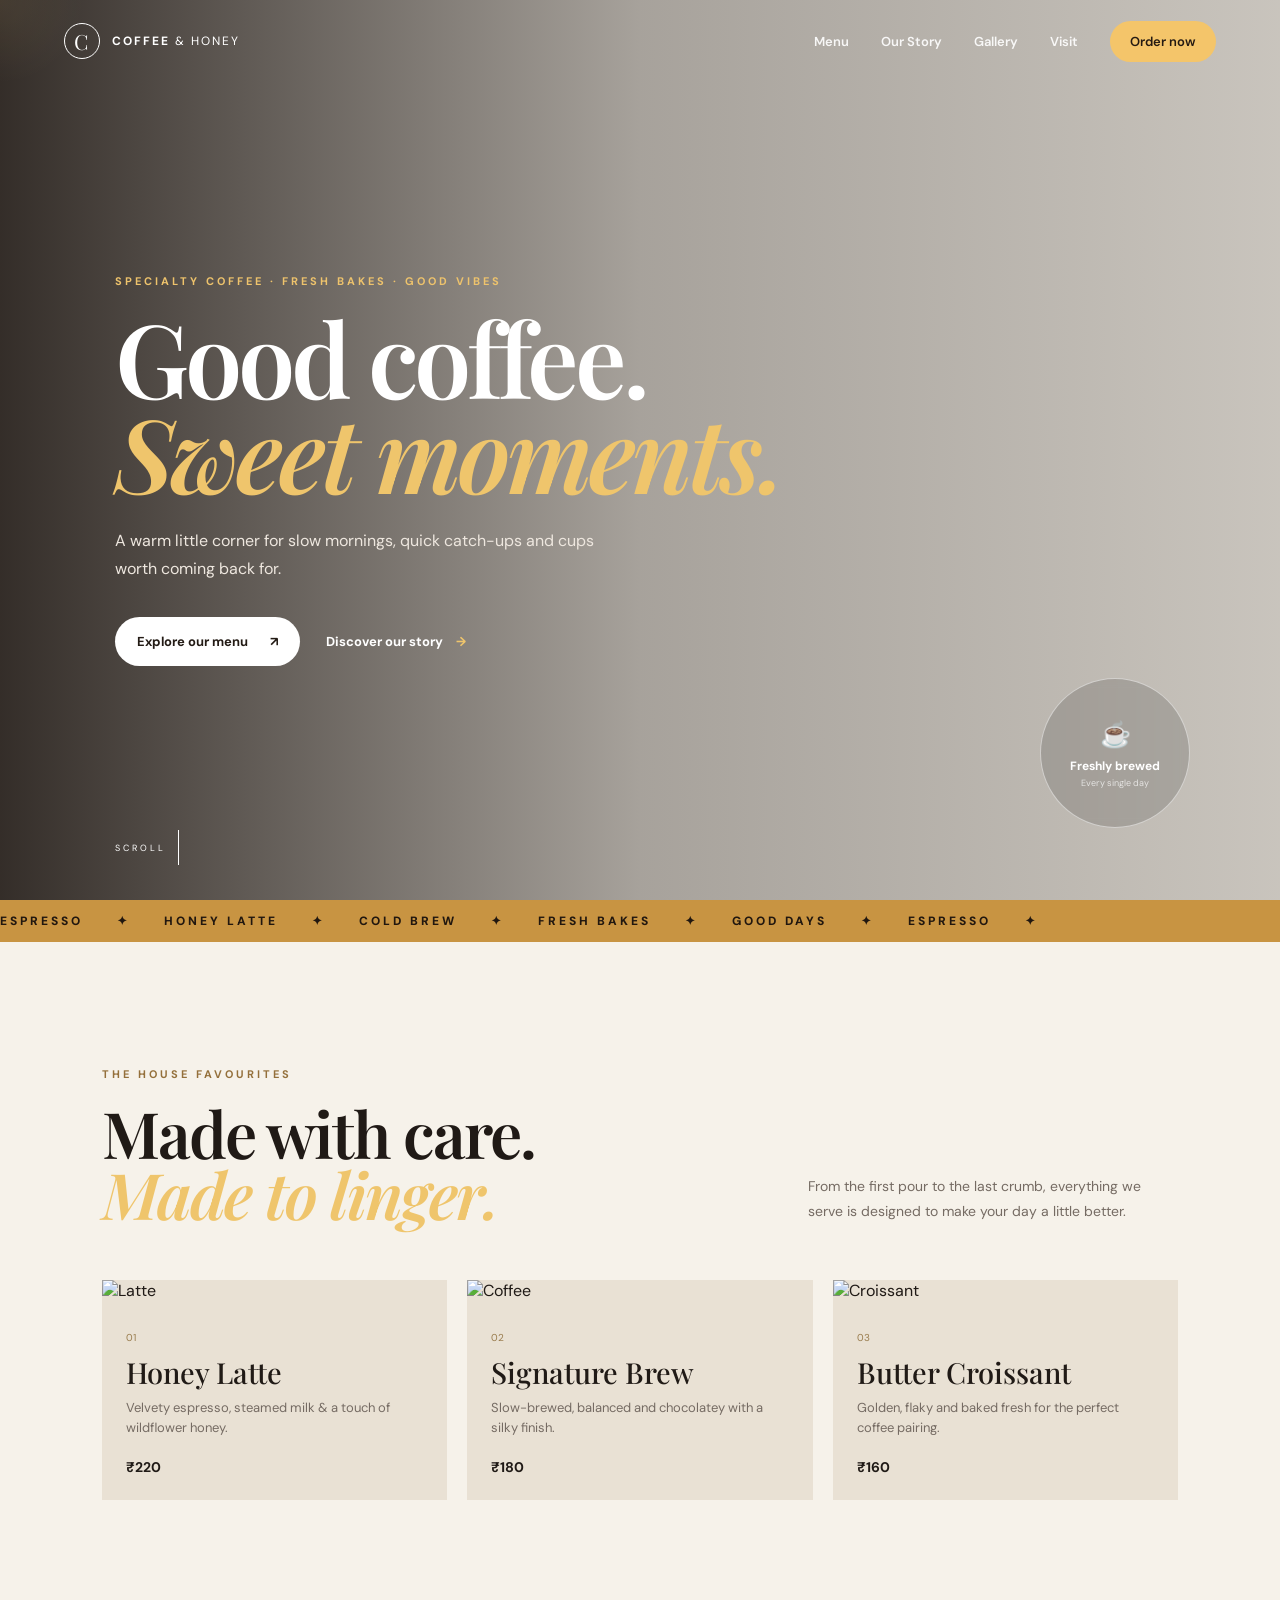
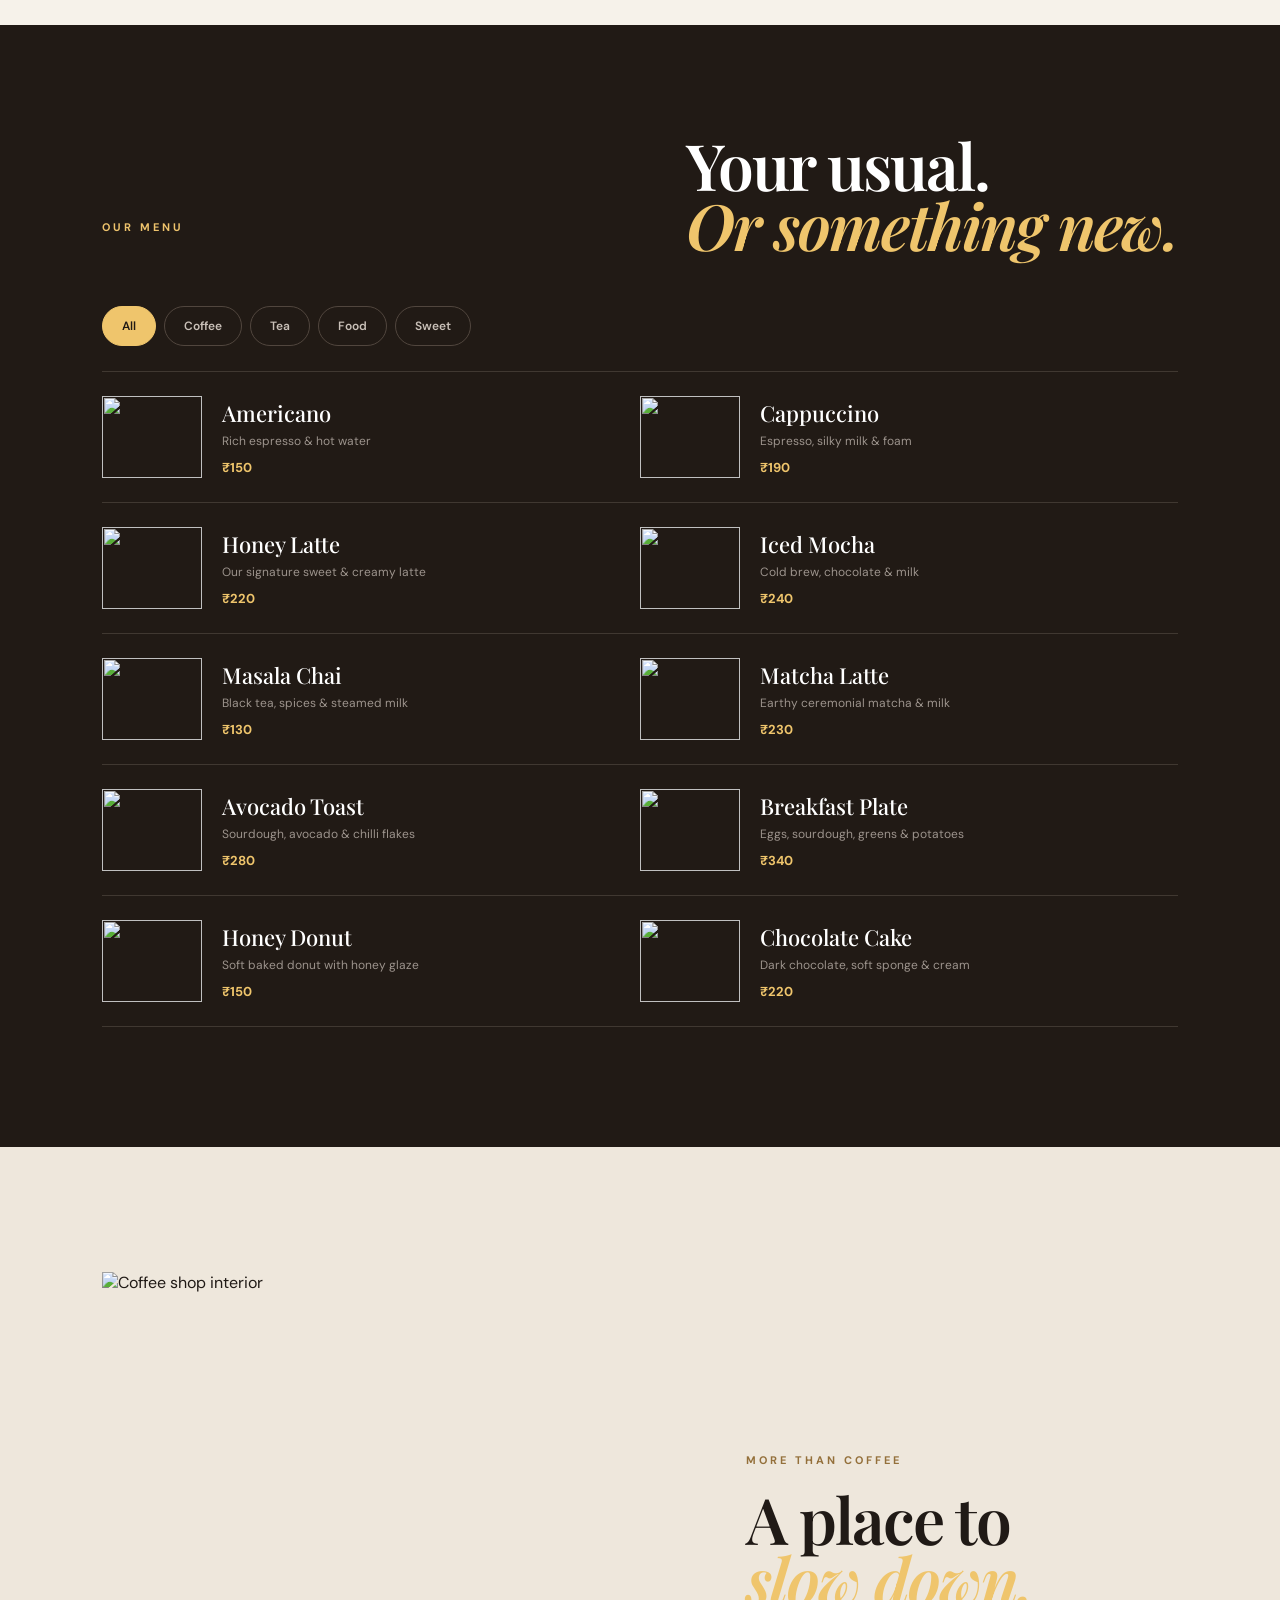
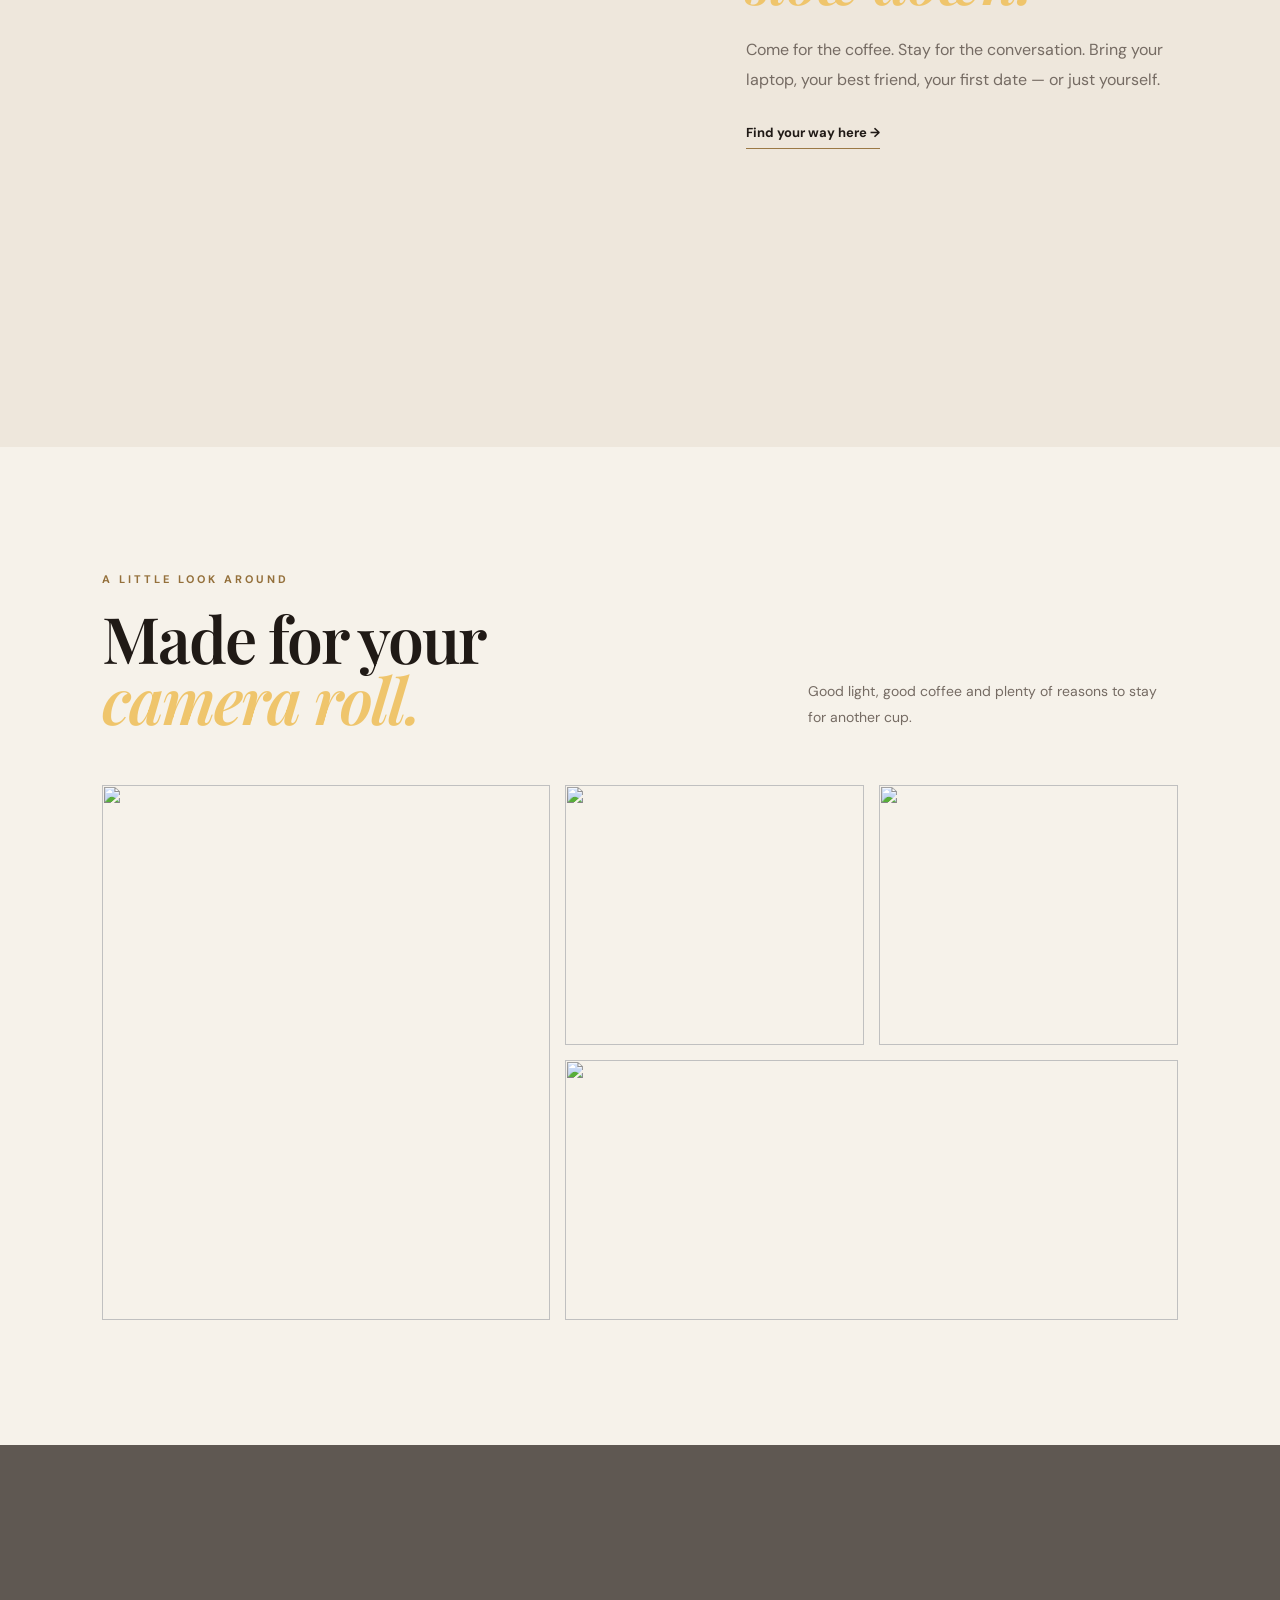
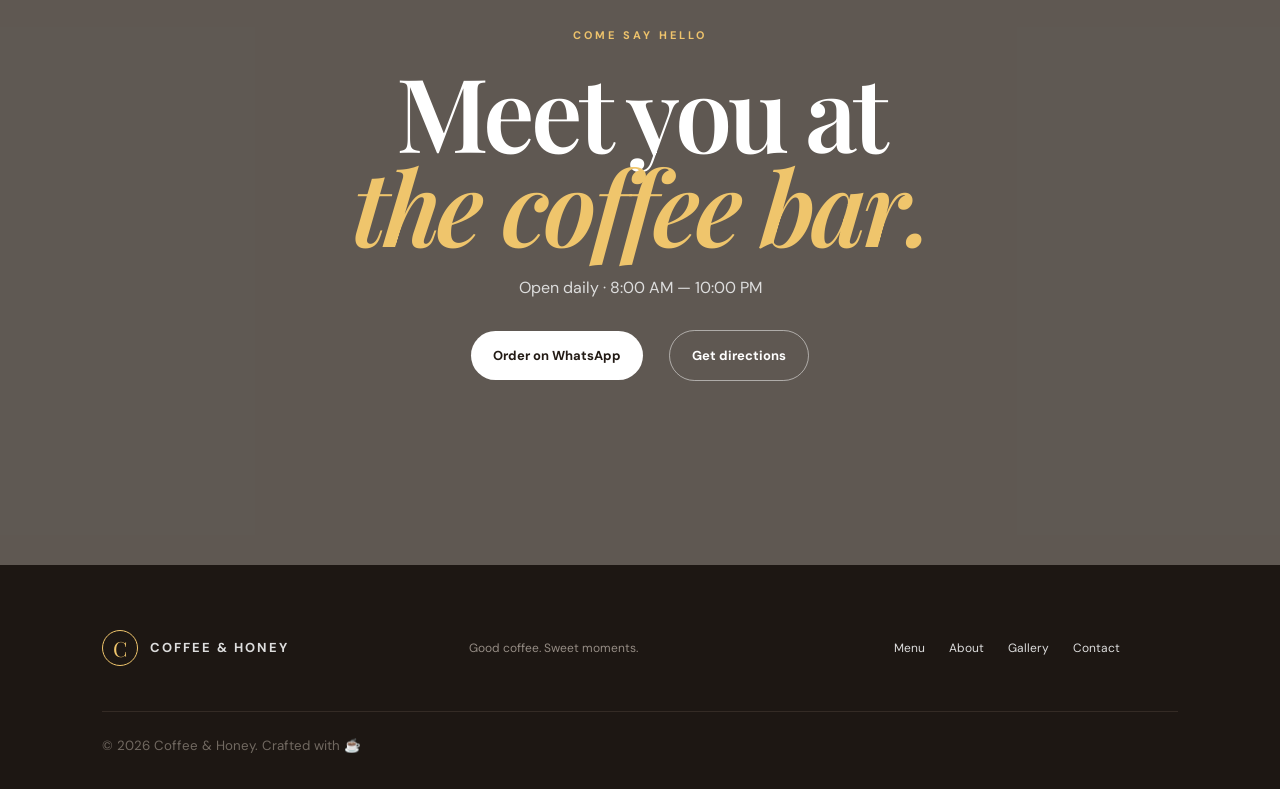
==== index.html @ 2ec71282 "Initial Coffee and Honey website" ====
<!DOCTYPE html>
<html lang="en">
<head>
  <meta charset="UTF-8">
  <meta name="viewport" content="width=device-width, initial-scale=1.0">
  <title>Coffee & Honey — Crafted for your everyday</title>
  <meta name="description" content="Coffee & Honey — specialty coffee, fresh bakes and sweet moments.">
  <link rel="preconnect" href="https://fonts.googleapis.com">
  <link rel="preconnect" href="https://fonts.gstatic.com" crossorigin>
  <link href="https://fonts.googleapis.com/css2?family=DM+Sans:wght@400;500;600;700&family=Playfair+Display:wght@500;600;700&display=swap" rel="stylesheet">
  <link rel="stylesheet" href="style.css">
</head>
<body>
  <div class="cursor-glow"></div>

  <header class="nav" id="nav">
    <a class="brand" href="#home">
      <span class="brand-mark">C</span>
      <span><b>COFFEE</b> & HONEY</span>
    </a>
    <button class="menu-toggle" aria-label="Open menu"><span></span><span></span><span></span></button>
    <nav class="nav-links">
      <a href="#menu">Menu</a><a href="#story">Our Story</a><a href="#gallery">Gallery</a><a href="#visit">Visit</a>
      <a class="nav-cta" href="#visit">Order now</a>
    </nav>
  </header>

  <main id="home">
    <section class="hero">
      <div class="hero-image"></div>
      <div class="hero-overlay"></div>
      <div class="hero-content reveal">
        <p class="eyebrow">SPECIALTY COFFEE · FRESH BAKES · GOOD VIBES</p>
        <h1>Good coffee.<br><em>Sweet moments.</em></h1>
        <p class="hero-copy">A warm little corner for slow mornings, quick catch-ups and cups worth coming back for.</p>
        <div class="hero-actions">
          <a class="btn btn-light" href="#menu">Explore our menu <span>↗</span></a>
          <a class="text-link" href="#story">Discover our story <span>→</span></a>
        </div>
      </div>
      <div class="scroll-cue">SCROLL <span></span></div>
      <div class="hero-badge"><span>☕</span><b>Freshly brewed</b><small>Every single day</small></div>
    </section>

    <section class="marquee">
      <div>ESPRESSO <i>✦</i> HONEY LATTE <i>✦</i> COLD BREW <i>✦</i> FRESH BAKES <i>✦</i> GOOD DAYS <i>✦</i> ESPRESSO <i>✦</i></div>
    </section>

    <section class="section signature" id="story">
      <div class="section-head reveal">
        <div><p class="eyebrow dark">THE HOUSE FAVOURITES</p><h2>Made with care.<br><em>Made to linger.</em></h2></div>
        <p>From the first pour to the last crumb, everything we serve is designed to make your day a little better.</p>
      </div>
      <div class="cards">
        <article class="feature-card reveal">
          <img src="https://images.unsplash.com/photo-1541167760496-1628856ab772?auto=format&fit=crop&w=1000&q=85" alt="Latte">
          <div><span>01</span><h3>Honey Latte</h3><p>Velvety espresso, steamed milk & a touch of wildflower honey.</p><b>₹220</b></div>
        </article>
        <article class="feature-card reveal">
          <img src="https://images.unsplash.com/photo-1495474472287-4d71bcdd2085?auto=format&fit=crop&w=1000&q=85" alt="Coffee">
          <div><span>02</span><h3>Signature Brew</h3><p>Slow-brewed, balanced and chocolatey with a silky finish.</p><b>₹180</b></div>
        </article>
        <article class="feature-card reveal">
          <img src="https://images.unsplash.com/photo-1509440159596-0249088772ff?auto=format&fit=crop&w=1000&q=85" alt="Croissant">
          <div><span>03</span><h3>Butter Croissant</h3><p>Golden, flaky and baked fresh for the perfect coffee pairing.</p><b>₹160</b></div>
        </article>
      </div>
    </section>

    <section class="menu-section" id="menu">
      <div class="section menu-inner">
        <div class="menu-title reveal">
          <p class="eyebrow">OUR MENU</p>
          <h2>Your usual.<br><em>Or something new.</em></h2>
        </div>
        <div class="tabs reveal">
          <button class="active" data-filter="all">All</button>
          <button data-filter="coffee">Coffee</button>
          <button data-filter="tea">Tea</button>
          <button data-filter="food">Food</button>
          <button data-filter="sweet">Sweet</button>
        </div>
        <div class="menu-grid">
          <article class="menu-item reveal" data-cat="coffee"><div class="menu-thumb"><img src="https://images.unsplash.com/photo-1498804103079-a6351b050096?auto=format&fit=crop&w=600&q=80" alt=""></div><div><h3>Americano</h3><p>Rich espresso & hot water</p><strong>₹150</strong></div></article>
          <article class="menu-item reveal" data-cat="coffee"><div class="menu-thumb"><img src="https://images.unsplash.com/photo-1572442388796-11668a67e53d?auto=format&fit=crop&w=600&q=80" alt=""></div><div><h3>Cappuccino</h3><p>Espresso, silky milk & foam</p><strong>₹190</strong></div></article>
          <article class="menu-item reveal" data-cat="coffee"><div class="menu-thumb"><img src="https://images.unsplash.com/photo-1534778101976-62847782c213?auto=format&fit=crop&w=600&q=80" alt=""></div><div><h3>Honey Latte</h3><p>Our signature sweet & creamy latte</p><strong>₹220</strong></div></article>
          <article class="menu-item reveal" data-cat="coffee"><div class="menu-thumb"><img src="https://images.unsplash.com/photo-1517701604599-bb29b565090c?auto=format&fit=crop&w=600&q=80" alt=""></div><div><h3>Iced Mocha</h3><p>Cold brew, chocolate & milk</p><strong>₹240</strong></div></article>
          <article class="menu-item reveal" data-cat="tea"><div class="menu-thumb"><img src="https://images.unsplash.com/photo-1544787219-7f47ccb76574?auto=format&fit=crop&w=600&q=80" alt=""></div><div><h3>Masala Chai</h3><p>Black tea, spices & steamed milk</p><strong>₹130</strong></div></article>
          <article class="menu-item reveal" data-cat="tea"><div class="menu-thumb"><img src="https://images.unsplash.com/photo-1594631252845-29fc4cc8cde9?auto=format&fit=crop&w=600&q=80" alt=""></div><div><h3>Matcha Latte</h3><p>Earthy ceremonial matcha & milk</p><strong>₹230</strong></div></article>
          <article class="menu-item reveal" data-cat="food"><div class="menu-thumb"><img src="https://images.unsplash.com/photo-1482049016688-2d3e1b311543?auto=format&fit=crop&w=600&q=80" alt=""></div><div><h3>Avocado Toast</h3><p>Sourdough, avocado & chilli flakes</p><strong>₹280</strong></div></article>
          <article class="menu-item reveal" data-cat="food"><div class="menu-thumb"><img src="https://images.unsplash.com/photo-1525351484163-7529414344d8?auto=format&fit=crop&w=600&q=80" alt=""></div><div><h3>Breakfast Plate</h3><p>Eggs, sourdough, greens & potatoes</p><strong>₹340</strong></div></article>
          <article class="menu-item reveal" data-cat="sweet"><div class="menu-thumb"><img src="https://images.unsplash.com/photo-1551024506-0bccd828d307?auto=format&fit=crop&w=600&q=80" alt=""></div><div><h3>Honey Donut</h3><p>Soft baked donut with honey glaze</p><strong>₹150</strong></div></article>
          <article class="menu-item reveal" data-cat="sweet"><div class="menu-thumb"><img src="https://images.unsplash.com/photo-1578985545062-69928b1d9587?auto=format&fit=crop&w=600&q=80" alt=""></div><div><h3>Chocolate Cake</h3><p>Dark chocolate, soft sponge & cream</p><strong>₹220</strong></div></article>
        </div>
      </div>
    </section>

    <section class="experience section">
      <div class="experience-photo reveal"><img src="https://images.unsplash.com/photo-1445116572660-236099ec97a0?auto=format&fit=crop&w=1400&q=85" alt="Coffee shop interior"></div>
      <div class="experience-copy reveal"><p class="eyebrow dark">MORE THAN COFFEE</p><h2>A place to<br><em>slow down.</em></h2><p>Come for the coffee. Stay for the conversation. Bring your laptop, your best friend, your first date — or just yourself.</p><a href="#visit" class="dark-link">Find your way here →</a></div>
    </section>

    <section class="gallery section" id="gallery">
      <div class="section-head reveal"><div><p class="eyebrow dark">A LITTLE LOOK AROUND</p><h2>Made for your<br><em>camera roll.</em></h2></div><p>Good light, good coffee and plenty of reasons to stay for another cup.</p></div>
      <div class="gallery-grid">
        <img class="g1 reveal" src="https://images.unsplash.com/photo-1447933601403-0c6688de566e?auto=format&fit=crop&w=1000&q=85" alt="">
        <img class="g2 reveal" src="https://images.unsplash.com/photo-1512568400610-62da28bc8a13?auto=format&fit=crop&w=1000&q=85" alt="">
        <img class="g3 reveal" src="https://images.unsplash.com/photo-1554118811-1e0d58224f24?auto=format&fit=crop&w=1000&q=85" alt="">
        <img class="g4 reveal" src="https://images.unsplash.com/photo-1495474472287-4d71bcdd2085?auto=format&fit=crop&w=1000&q=85" alt="">
      </div>
    </section>

    <section class="visit" id="visit">
      <div class="visit-bg"></div><div class="visit-overlay"></div>
      <div class="visit-content reveal"><p class="eyebrow">COME SAY HELLO</p><h2>Meet you at<br><em>the coffee bar.</em></h2><p>Open daily · 8:00 AM — 10:00 PM</p><div class="visit-buttons"><a class="btn btn-light" href="https://wa.me/919999999999?text=Hi%20Coffee%20%26%20Honey%2C%20I'd%20like%20to%20order." target="_blank">Order on WhatsApp</a><a class="btn btn-outline" href="https://www.google.com/maps" target="_blank">Get directions</a></div></div>
    </section>
  </main>

  <footer><div class="footer-brand"><span class="brand-mark">C</span><b>COFFEE & HONEY</b></div><p>Good coffee. Sweet moments.</p><div class="footer-links"><a href="#menu">Menu</a><a href="#story">About</a><a href="#gallery">Gallery</a><a href="#visit">Contact</a></div><small>© 2026 Coffee & Honey. Crafted with ☕</small></footer>

  <script src="script.js"></script>
</body>
</html>
---- style.css ----
*{box-sizing:border-box;margin:0;padding:0}html{scroll-behavior:smooth}body{font-family:"DM Sans",sans-serif;color:#201a16;background:#f6f2ea;overflow-x:hidden}a{text-decoration:none;color:inherit}.nav{position:fixed;z-index:20;top:0;left:0;width:100%;height:82px;padding:0 5vw;display:flex;align-items:center;justify-content:space-between;color:#fff;transition:.35s}.nav.scrolled{background:rgba(30,23,18,.94);backdrop-filter:blur(16px);height:70px}.brand{display:flex;align-items:center;gap:12px;font-size:12px;letter-spacing:2px}.brand-mark{display:grid;place-items:center;width:36px;height:36px;border:1px solid currentColor;border-radius:50%;font-family:"Playfair Display";font-size:21px}.nav-links{display:flex;align-items:center;gap:32px;font-size:13px;font-weight:600}.nav-links a:not(.nav-cta){opacity:.9;transition:.2s}.nav-links a:hover{opacity:1}.nav-cta{padding:12px 20px;border-radius:30px;background:#f4c56a;color:#241a12}.menu-toggle{display:none;background:none;border:0;color:white}.hero{height:100vh;min-height:680px;position:relative;color:#fff;display:flex;align-items:center;padding:0 9vw}.hero-image,.hero-overlay,.visit-bg,.visit-overlay{position:absolute;inset:0}.hero-image{background:url("https://images.unsplash.com/photo-1445116572660-236099ec97a0?auto=format&fit=crop&w=2200&q=90") center/cover}.hero-overlay{background:linear-gradient(90deg,rgba(20,13,9,.86),rgba(20,13,9,.35),rgba(20,13,9,.2))}.hero-content{position:relative;z-index:2;max-width:760px;padding-top:40px}.eyebrow{font-size:11px;letter-spacing:3px;font-weight:700;margin-bottom:22px;color:#eec36c}.eyebrow.dark{color:#94703b}.hero h1,.visit h2{font:600 clamp(55px,8vw,105px)/.92 "Playfair Display",serif;letter-spacing:-4px}.hero h1 em,.visit h2 em,h2 em{font-style:italic;color:#efc56c}.hero-copy{max-width:480px;margin:28px 0 34px;font-size:16px;line-height:1.75;color:#eee7df}.hero-actions,.visit-buttons{display:flex;align-items:center;gap:26px}.btn{display:inline-flex;align-items:center;gap:22px;padding:16px 22px;border-radius:40px;font-weight:700;font-size:13px;transition:.3s}.btn:hover{transform:translateY(-3px)}.btn-light{background:#fff;color:#231b15}.btn-outline{border:1px solid rgba(255,255,255,.5);color:#fff}.text-link{font-size:13px;font-weight:700}.text-link span{margin-left:10px;color:#efc56c}.scroll-cue{position:absolute;bottom:35px;left:9vw;font-size:9px;letter-spacing:3px;display:flex;align-items:center;gap:12px}.scroll-cue span{height:35px;width:1px;background:#fff;animation:scrollline 1.6s infinite}.hero-badge{position:absolute;right:7vw;bottom:8vh;width:150px;height:150px;border:1px solid rgba(255,255,255,.5);border-radius:50%;display:flex;flex-direction:column;align-items:center;justify-content:center;text-align:center;background:rgba(0,0,0,.14);backdrop-filter:blur(4px)}.hero-badge span{font-size:25px;margin-bottom:7px}.hero-badge b{font-size:12px}.hero-badge small{font-size:9px;opacity:.7;margin-top:3px}.marquee{overflow:hidden;background:#c89442;color:#21170f;padding:13px 0;white-space:nowrap;font-size:12px;letter-spacing:3px;font-weight:800}.marquee div{display:inline-block;animation:marquee 28s linear infinite}.marquee i{font-style:normal;margin:0 28px}.section{padding:125px 8vw}.section-head{display:flex;justify-content:space-between;align-items:end;gap:60px;margin-bottom:55px}.section-head h2,.menu-title h2{font:600 clamp(45px,5vw,72px)/.95 "Playfair Display";letter-spacing:-2px}.section-head>p{max-width:370px;line-height:1.8;color:#756b63;font-size:14px}.cards{display:grid;grid-template-columns:repeat(3,1fr);gap:20px}.feature-card{background:#e9e1d4;overflow:hidden}.feature-card img{width:100%;height:350px;object-fit:cover;transition:transform .7s}.feature-card:hover img{transform:scale(1.06)}.feature-card>div{padding:24px}.feature-card span{font-size:10px;color:#987b4c}.feature-card h3{font:500 29px "Playfair Display";margin:7px 0}.feature-card p{font-size:13px;color:#756b63;line-height:1.6;min-height:42px}.feature-card b{display:block;margin-top:18px;font-size:14px}.menu-section{background:#211a15;color:#fff}.menu-inner{padding-top:110px;padding-bottom:120px}.menu-title{display:flex;justify-content:space-between;align-items:end}.tabs{display:flex;gap:8px;margin:50px 0 25px;flex-wrap:wrap}.tabs button{border:1px solid #51463e;background:none;color:#c9c0b8;padding:11px 19px;border-radius:30px;font:600 12px "DM Sans";cursor:pointer;transition:.25s}.tabs button.active,.tabs button:hover{background:#efc56c;color:#211a15;border-color:#efc56c}.menu-grid{display:grid;grid-template-columns:repeat(2,1fr);border-top:1px solid #403831}.menu-item{display:flex;align-items:center;gap:20px;padding:24px 10px 24px 0;border-bottom:1px solid #403831;transition:.3s}.menu-item:hover{padding-left:10px;background:rgba(255,255,255,.025)}.menu-item.hidden{display:none}.menu-thumb{width:100px;height:82px;flex:none;overflow:hidden}.menu-thumb img{width:100%;height:100%;object-fit:cover}.menu-item h3{font:500 22px "Playfair Display";margin-bottom:5px}.menu-item p{font-size:12px;color:#9c938c}.menu-item strong{display:block;margin-top:10px;color:#efc56c;font-size:13px}.experience{display:grid;grid-template-columns:1.1fr .9fr;gap:9vw;align-items:center;background:#eee7dc}.experience-photo{height:650px;overflow:hidden}.experience-photo img{width:100%;height:100%;object-fit:cover}.experience-copy p:not(.eyebrow){color:#756b63;line-height:1.9;max-width:420px;margin:25px 0}.experience-copy h2{font:600 clamp(48px,5vw,75px)/.95 "Playfair Display";letter-spacing:-2px}.dark-link{font-weight:700;font-size:13px;border-bottom:1px solid #9b7945;padding-bottom:7px}.gallery{background:#f6f2ea}.gallery-grid{display:grid;grid-template-columns:1.2fr .8fr .8fr;grid-template-rows:260px 260px;gap:15px}.gallery-grid img{width:100%;height:100%;object-fit:cover;transition:transform .5s}.gallery-grid img:hover{transform:scale(1.025)}.g1{grid-row:span 2}.g4{grid-column:2 / span 2}.visit{height:720px;position:relative;color:#fff;display:grid;place-items:center;text-align:center}.visit-bg{background:url("https://images.unsplash.com/photo-1442512595331-e89e73853f31?auto=format&fit=crop&w=2200&q=90") center/cover}.visit-overlay{background:rgba(24,16,11,.68)}.visit-content{position:relative;z-index:2}.visit-content p:not(.eyebrow){margin:25px 0 32px;color:#ddd}.visit-buttons{justify-content:center}.footer-brand{display:flex;align-items:center;gap:12px}.footer-brand .brand-mark{color:#efc56c}.footer-brand b{font-size:13px;letter-spacing:2px}footer{background:#1d1713;color:#ddd;padding:65px 8vw 35px;display:grid;grid-template-columns:1fr 1fr 1fr;gap:25px;align-items:center}footer p{font-size:12px;color:#958c84}.footer-links{display:flex;justify-content:center;gap:24px;font-size:12px}.footer-links a:hover{color:#efc56c}footer small{grid-column:1/-1;color:#716961;border-top:1px solid #342b25;padding-top:25px;margin-top:20px}.reveal{opacity:0;transform:translateY(35px);transition:opacity .8s ease,transform .8s ease}.reveal.visible{opacity:1;transform:none}.cursor-glow{position:fixed;width:180px;height:180px;border-radius:50%;pointer-events:none;background:radial-gradient(circle,rgba(239,197,108,.09),transparent 65%);transform:translate(-50%,-50%);z-index:100;mix-blend-mode:screen}@keyframes marquee{to{transform:translateX(-50%)}}@keyframes scrollline{50%{opacity:.2;transform:translateY(8px)}}@media(max-width:850px){.nav{height:70px;padding:0 6vw}.menu-toggle{display:flex;flex-direction:column;gap:5px}.menu-toggle span{width:24px;height:2px;background:#fff}.nav-links{position:absolute;top:70px;left:0;width:100%;padding:25px 6vw;background:#211a15;display:none;flex-direction:column;align-items:flex-start;gap:22px}.nav-links.open{display:flex}.hero{padding:0 7vw}.hero-badge{display:none}.section{padding:85px 7vw}.section-head,.menu-title{display:block}.section-head>p{margin-top:25px}.cards{grid-template-columns:1fr}.feature-card img{height:300px}.menu-grid{grid-template-columns:1fr}.experience{display:block}.experience-photo{height:430px}.experience-copy{padding:70px 7vw}.gallery-grid{grid-template-columns:1fr 1fr;grid-template-rows:220px 220px}.g1{grid-row:auto}.g4{grid-column:auto}footer{grid-template-columns:1fr;text-align:center}.footer-brand{justify-content:center}.footer-links{justify-content:center}footer small{grid-column:auto}.cursor-glow{display:none}}@media(max-width:500px){.hero h1{font-size:54px;letter-spacing:-2px}.hero-actions{flex-direction:column;align-items:flex-start;gap:18px}.gallery-grid{display:grid;grid-template-columns:1fr;height:auto}.gallery-grid img{height:260px}.section-head h2,.menu-title h2{font-size:46px}.visit{height:600px}.visit h2{font-size:55px}.visit-buttons{flex-direction:column}.menu-inner{padding-top:80px}}
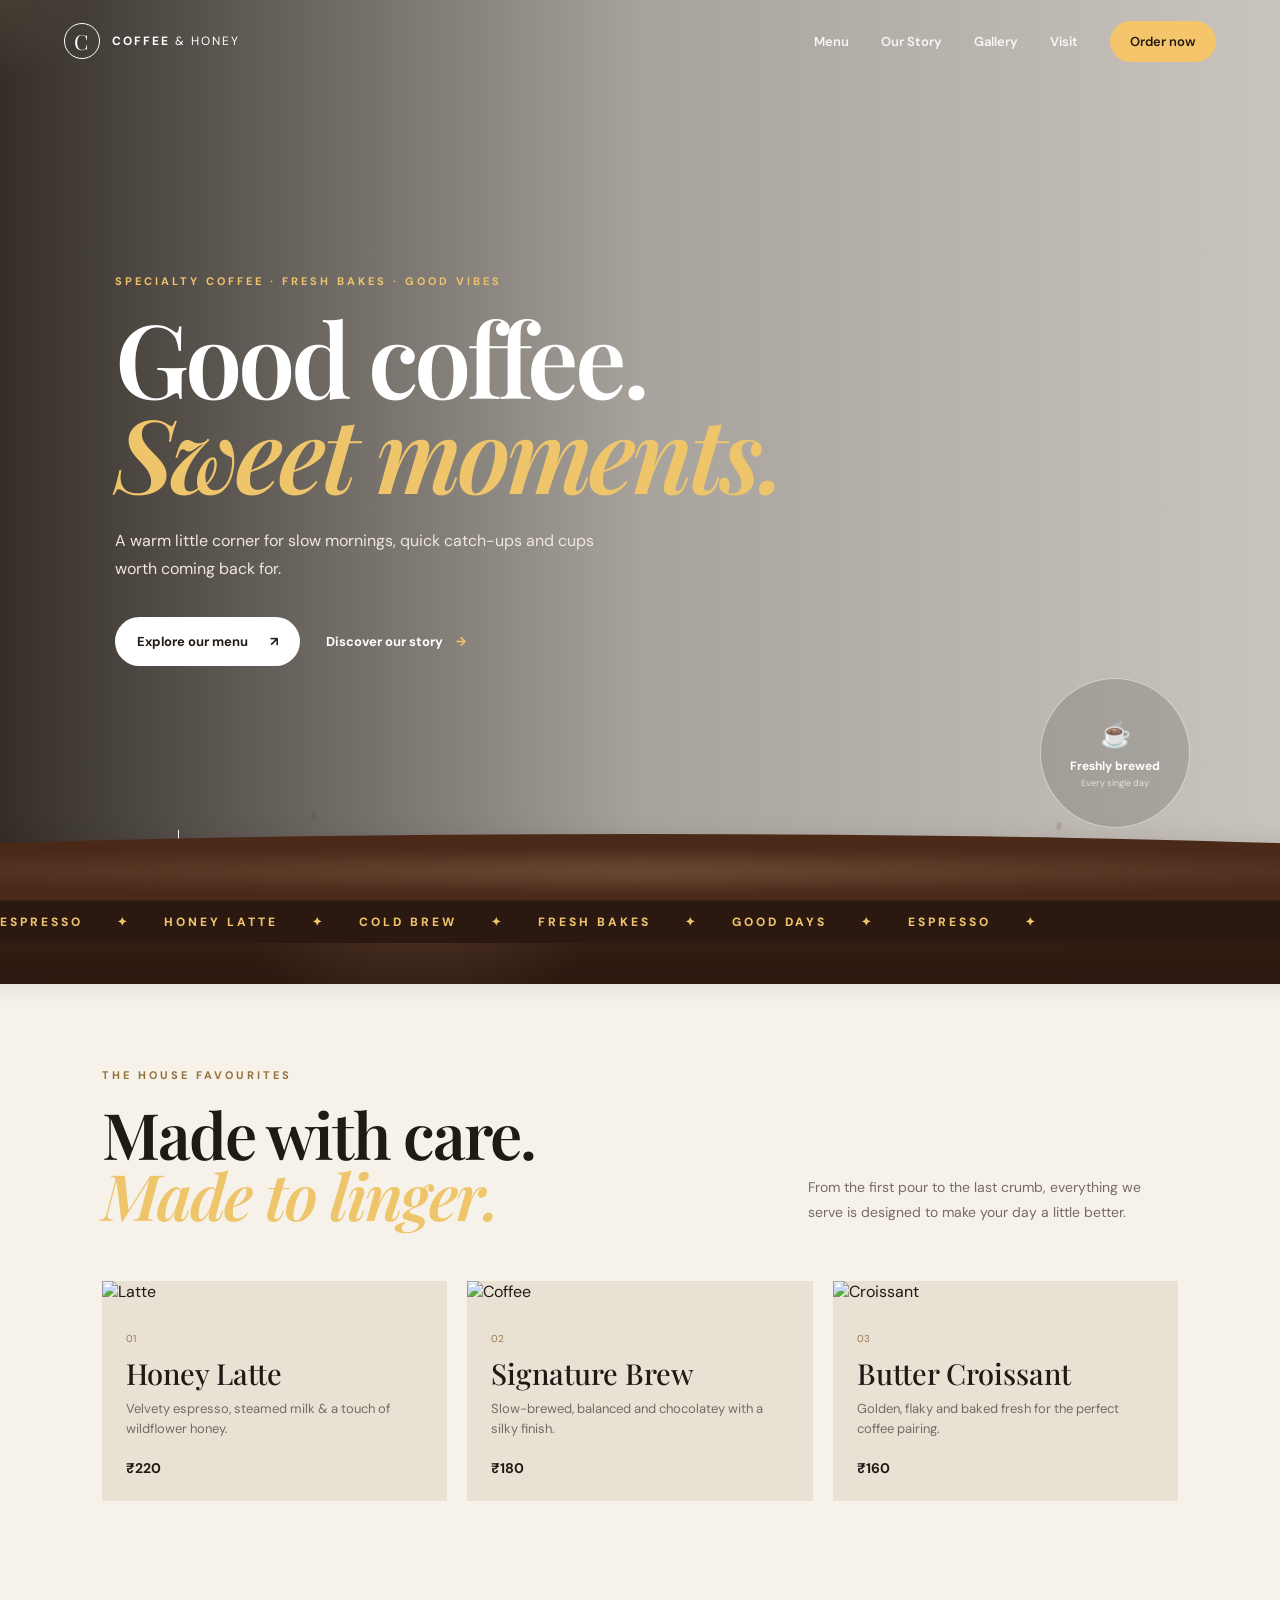
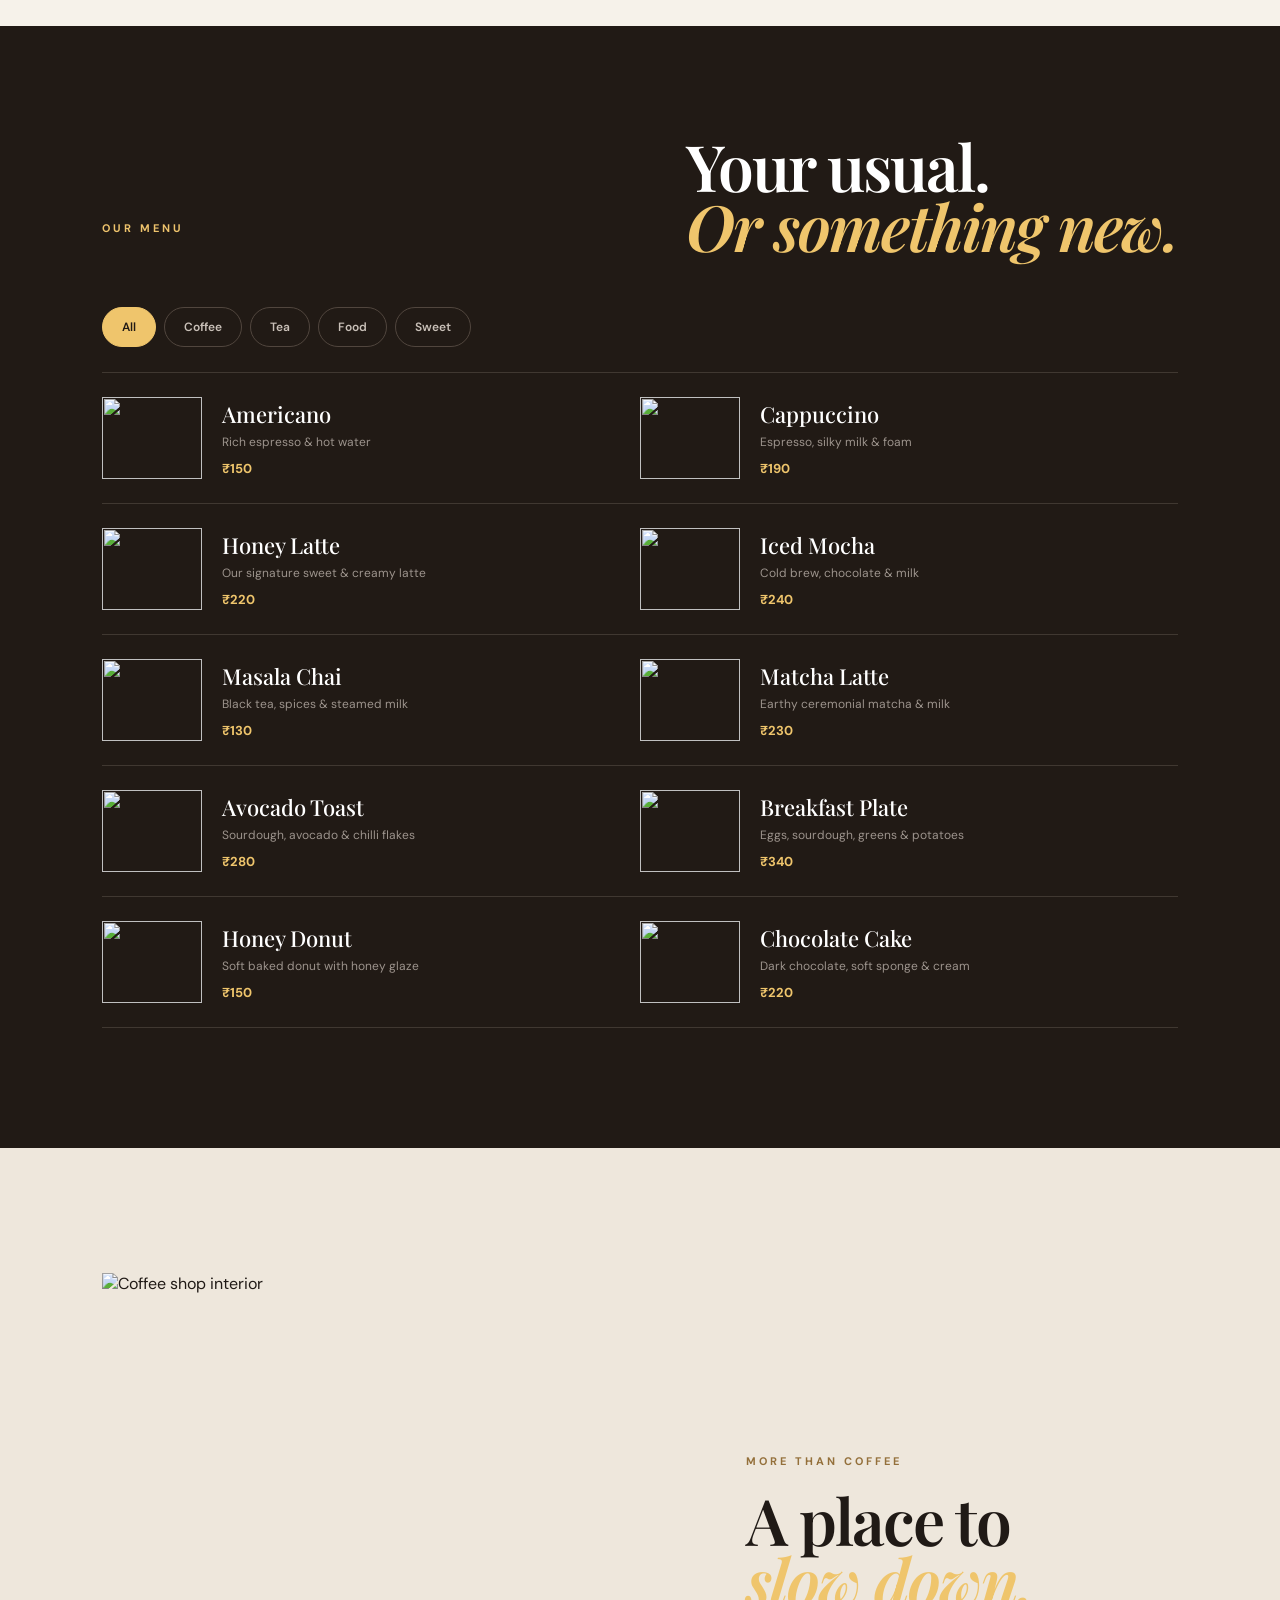
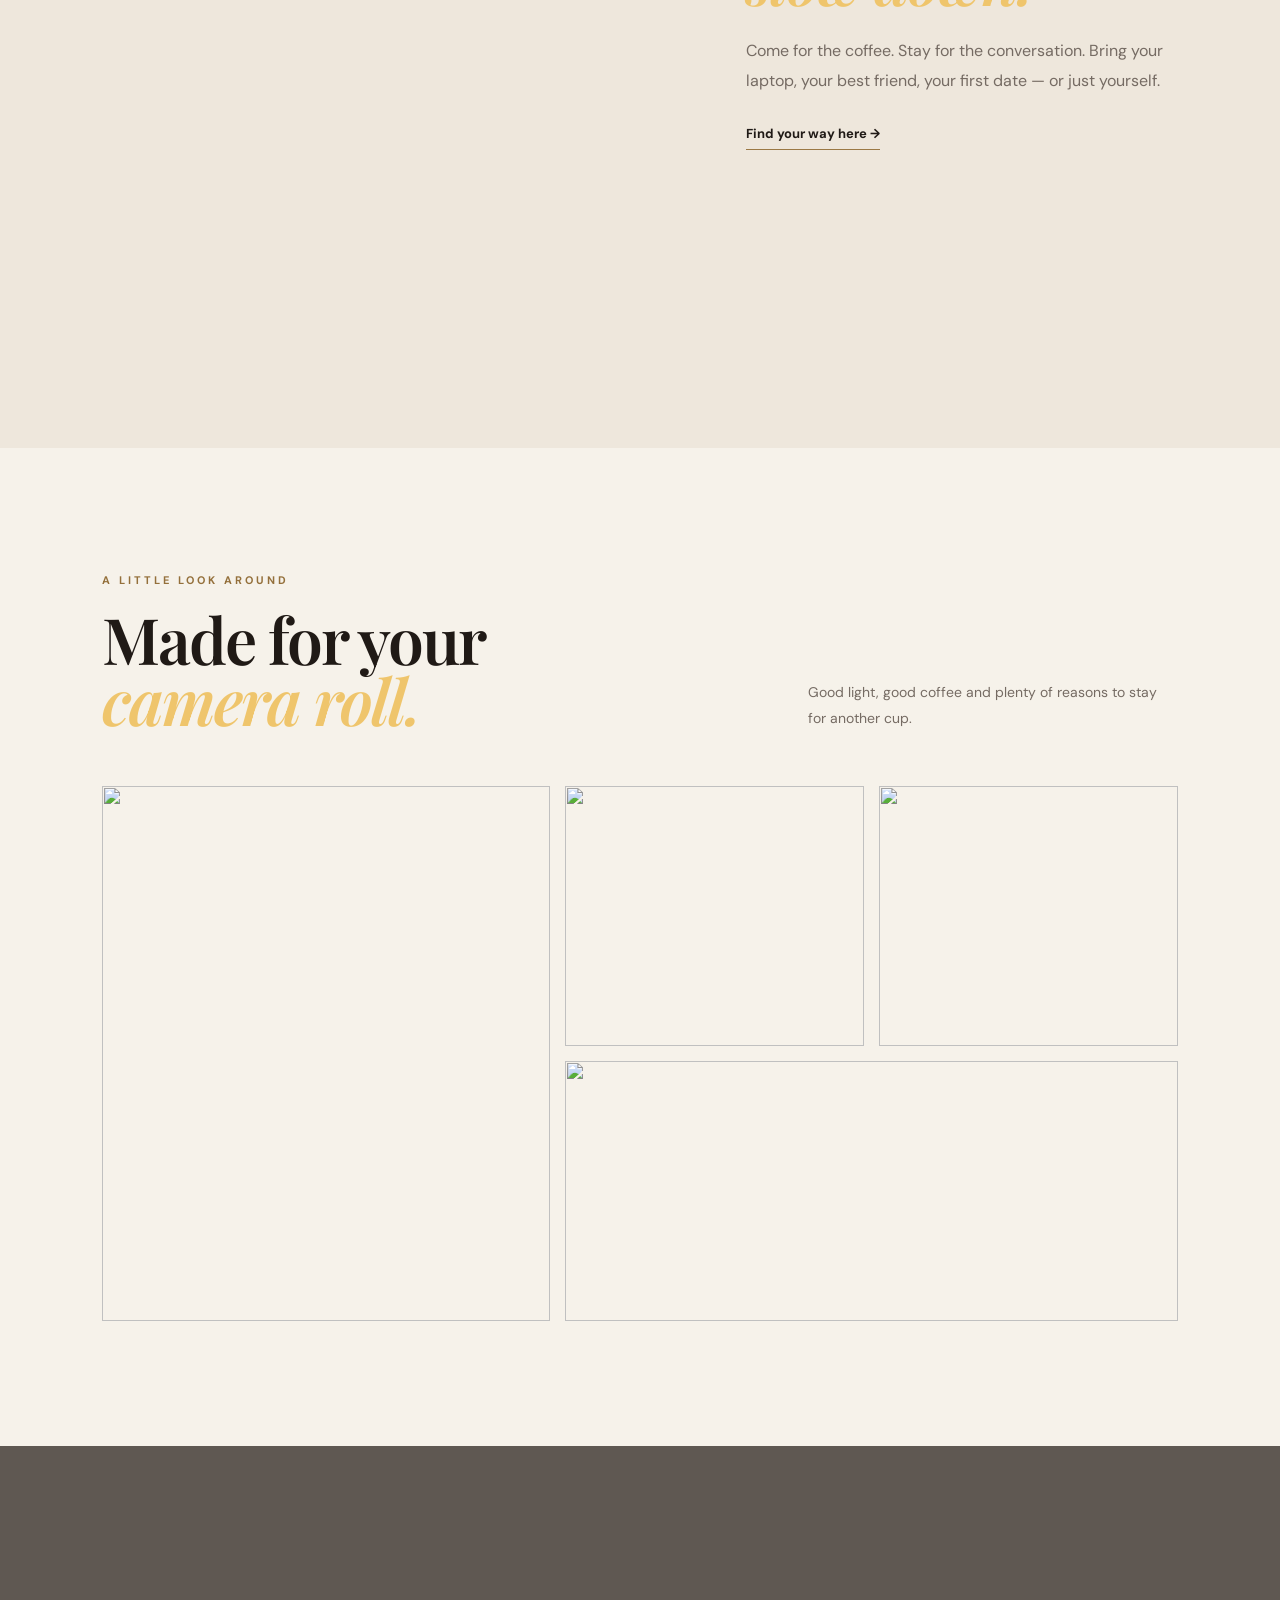
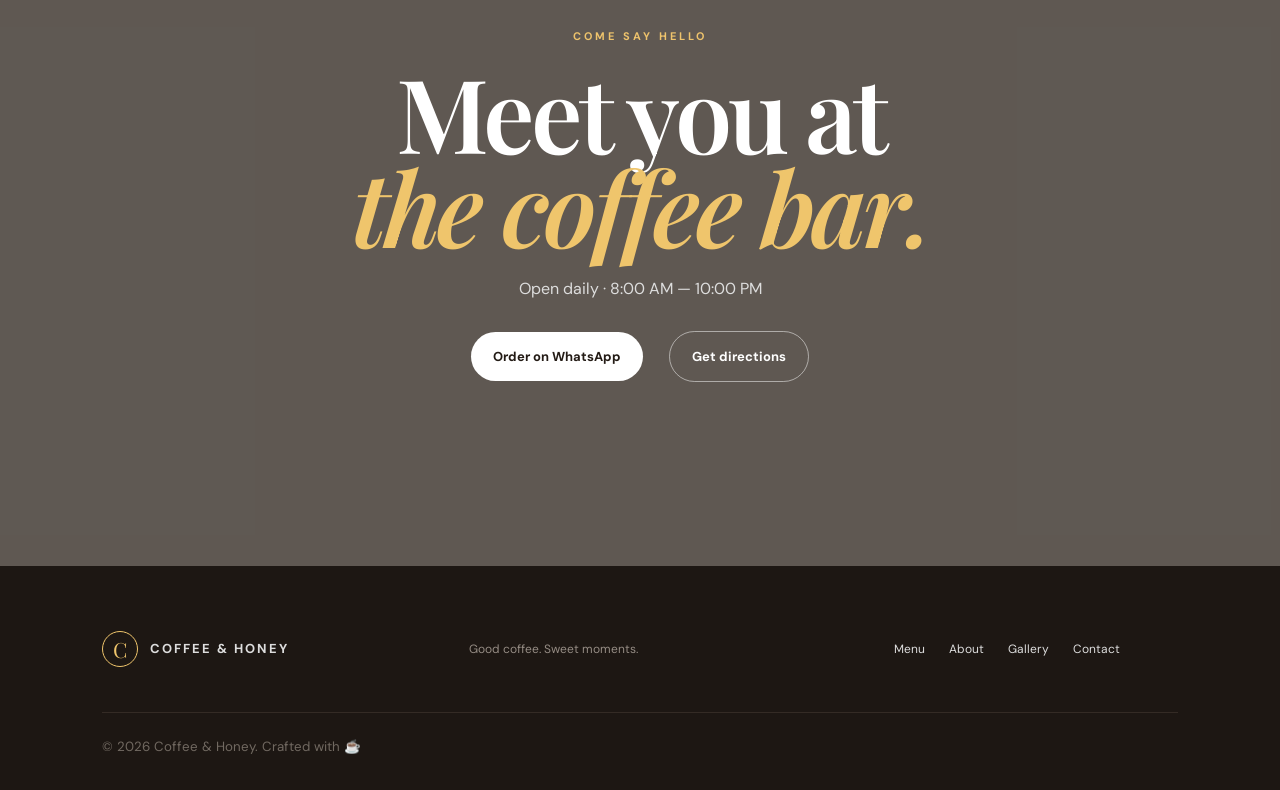
==== commit 62641b1a: "Add coffee spill scroll animation" ====
--- a/index.html
+++ b/index.html
@@ -40,6 +40,17 @@
       </div>
       <div class="scroll-cue">SCROLL <span></span></div>
       <div class="hero-badge"><span>☕</span><b>Freshly brewed</b><small>Every single day</small></div>
+    </section>
+
+    <!-- Coffee spill scroll transition -->
+    <section class="coffee-transition" aria-hidden="true">
+      <div class="coffee-blob">
+        <span class="coffee-drop cd1"></span>
+        <span class="coffee-drop cd2"></span>
+        <span class="coffee-drop cd3"></span>
+        <span class="coffee-drop cd4"></span>
+      </div>
+      <div class="coffee-shine"></div>
     </section>
 
     <section class="marquee">
--- a/style.css
+++ b/style.css
@@ -1 +1,118 @@
-*{box-sizing:border-box;margin:0;padding:0}html{scroll-behavior:smooth}body{font-family:"DM Sans",sans-serif;color:#201a16;background:#f6f2ea;overflow-x:hidden}a{text-decoration:none;color:inherit}.nav{position:fixed;z-index:20;top:0;left:0;width:100%;height:82px;padding:0 5vw;display:flex;align-items:center;justify-content:space-between;color:#fff;transition:.35s}.nav.scrolled{background:rgba(30,23,18,.94);backdrop-filter:blur(16px);height:70px}.brand{display:flex;align-items:center;gap:12px;font-size:12px;letter-spacing:2px}.brand-mark{display:grid;place-items:center;width:36px;height:36px;border:1px solid currentColor;border-radius:50%;font-family:"Playfair Display";font-size:21px}.nav-links{display:flex;align-items:center;gap:32px;font-size:13px;font-weight:600}.nav-links a:not(.nav-cta){opacity:.9;transition:.2s}.nav-links a:hover{opacity:1}.nav-cta{padding:12px 20px;border-radius:30px;background:#f4c56a;color:#241a12}.menu-toggle{display:none;background:none;border:0;color:white}.hero{height:100vh;min-height:680px;position:relative;color:#fff;display:flex;align-items:center;padding:0 9vw}.hero-image,.hero-overlay,.visit-bg,.visit-overlay{position:absolute;inset:0}.hero-image{background:url("https://images.unsplash.com/photo-1445116572660-236099ec97a0?auto=format&fit=crop&w=2200&q=90") center/cover}.hero-overlay{background:linear-gradient(90deg,rgba(20,13,9,.86),rgba(20,13,9,.35),rgba(20,13,9,.2))}.hero-content{position:relative;z-index:2;max-width:760px;padding-top:40px}.eyebrow{font-size:11px;letter-spacing:3px;font-weight:700;margin-bottom:22px;color:#eec36c}.eyebrow.dark{color:#94703b}.hero h1,.visit h2{font:600 clamp(55px,8vw,105px)/.92 "Playfair Display",serif;letter-spacing:-4px}.hero h1 em,.visit h2 em,h2 em{font-style:italic;color:#efc56c}.hero-copy{max-width:480px;margin:28px 0 34px;font-size:16px;line-height:1.75;color:#eee7df}.hero-actions,.visit-buttons{display:flex;align-items:center;gap:26px}.btn{display:inline-flex;align-items:center;gap:22px;padding:16px 22px;border-radius:40px;font-weight:700;font-size:13px;transition:.3s}.btn:hover{transform:translateY(-3px)}.btn-light{background:#fff;color:#231b15}.btn-outline{border:1px solid rgba(255,255,255,.5);color:#fff}.text-link{font-size:13px;font-weight:700}.text-link span{margin-left:10px;color:#efc56c}.scroll-cue{position:absolute;bottom:35px;left:9vw;font-size:9px;letter-spacing:3px;display:flex;align-items:center;gap:12px}.scroll-cue span{height:35px;width:1px;background:#fff;animation:scrollline 1.6s infinite}.hero-badge{position:absolute;right:7vw;bottom:8vh;width:150px;height:150px;border:1px solid rgba(255,255,255,.5);border-radius:50%;display:flex;flex-direction:column;align-items:center;justify-content:center;text-align:center;background:rgba(0,0,0,.14);backdrop-filter:blur(4px)}.hero-badge span{font-size:25px;margin-bottom:7px}.hero-badge b{font-size:12px}.hero-badge small{font-size:9px;opacity:.7;margin-top:3px}.marquee{overflow:hidden;background:#c89442;color:#21170f;padding:13px 0;white-space:nowrap;font-size:12px;letter-spacing:3px;font-weight:800}.marquee div{display:inline-block;animation:marquee 28s linear infinite}.marquee i{font-style:normal;margin:0 28px}.section{padding:125px 8vw}.section-head{display:flex;justify-content:space-between;align-items:end;gap:60px;margin-bottom:55px}.section-head h2,.menu-title h2{font:600 clamp(45px,5vw,72px)/.95 "Playfair Display";letter-spacing:-2px}.section-head>p{max-width:370px;line-height:1.8;color:#756b63;font-size:14px}.cards{display:grid;grid-template-columns:repeat(3,1fr);gap:20px}.feature-card{background:#e9e1d4;overflow:hidden}.feature-card img{width:100%;height:350px;object-fit:cover;transition:transform .7s}.feature-card:hover img{transform:scale(1.06)}.feature-card>div{padding:24px}.feature-card span{font-size:10px;color:#987b4c}.feature-card h3{font:500 29px "Playfair Display";margin:7px 0}.feature-card p{font-size:13px;color:#756b63;line-height:1.6;min-height:42px}.feature-card b{display:block;margin-top:18px;font-size:14px}.menu-section{background:#211a15;color:#fff}.menu-inner{padding-top:110px;padding-bottom:120px}.menu-title{display:flex;justify-content:space-between;align-items:end}.tabs{display:flex;gap:8px;margin:50px 0 25px;flex-wrap:wrap}.tabs button{border:1px solid #51463e;background:none;color:#c9c0b8;padding:11px 19px;border-radius:30px;font:600 12px "DM Sans";cursor:pointer;transition:.25s}.tabs button.active,.tabs button:hover{background:#efc56c;color:#211a15;border-color:#efc56c}.menu-grid{display:grid;grid-template-columns:repeat(2,1fr);border-top:1px solid #403831}.menu-item{display:flex;align-items:center;gap:20px;padding:24px 10px 24px 0;border-bottom:1px solid #403831;transition:.3s}.menu-item:hover{padding-left:10px;background:rgba(255,255,255,.025)}.menu-item.hidden{display:none}.menu-thumb{width:100px;height:82px;flex:none;overflow:hidden}.menu-thumb img{width:100%;height:100%;object-fit:cover}.menu-item h3{font:500 22px "Playfair Display";margin-bottom:5px}.menu-item p{font-size:12px;color:#9c938c}.menu-item strong{display:block;margin-top:10px;color:#efc56c;font-size:13px}.experience{display:grid;grid-template-columns:1.1fr .9fr;gap:9vw;align-items:center;background:#eee7dc}.experience-photo{height:650px;overflow:hidden}.experience-photo img{width:100%;height:100%;object-fit:cover}.experience-copy p:not(.eyebrow){color:#756b63;line-height:1.9;max-width:420px;margin:25px 0}.experience-copy h2{font:600 clamp(48px,5vw,75px)/.95 "Playfair Display";letter-spacing:-2px}.dark-link{font-weight:700;font-size:13px;border-bottom:1px solid #9b7945;padding-bottom:7px}.gallery{background:#f6f2ea}.gallery-grid{display:grid;grid-template-columns:1.2fr .8fr .8fr;grid-template-rows:260px 260px;gap:15px}.gallery-grid img{width:100%;height:100%;object-fit:cover;transition:transform .5s}.gallery-grid img:hover{transform:scale(1.025)}.g1{grid-row:span 2}.g4{grid-column:2 / span 2}.visit{height:720px;position:relative;color:#fff;display:grid;place-items:center;text-align:center}.visit-bg{background:url("https://images.unsplash.com/photo-1442512595331-e89e73853f31?auto=format&fit=crop&w=2200&q=90") center/cover}.visit-overlay{background:rgba(24,16,11,.68)}.visit-content{position:relative;z-index:2}.visit-content p:not(.eyebrow){margin:25px 0 32px;color:#ddd}.visit-buttons{justify-content:center}.footer-brand{display:flex;align-items:center;gap:12px}.footer-brand .brand-mark{color:#efc56c}.footer-brand b{font-size:13px;letter-spacing:2px}footer{background:#1d1713;color:#ddd;padding:65px 8vw 35px;display:grid;grid-template-columns:1fr 1fr 1fr;gap:25px;align-items:center}footer p{font-size:12px;color:#958c84}.footer-links{display:flex;justify-content:center;gap:24px;font-size:12px}.footer-links a:hover{color:#efc56c}footer small{grid-column:1/-1;color:#716961;border-top:1px solid #342b25;padding-top:25px;margin-top:20px}.reveal{opacity:0;transform:translateY(35px);transition:opacity .8s ease,transform .8s ease}.reveal.visible{opacity:1;transform:none}.cursor-glow{position:fixed;width:180px;height:180px;border-radius:50%;pointer-events:none;background:radial-gradient(circle,rgba(239,197,108,.09),transparent 65%);transform:translate(-50%,-50%);z-index:100;mix-blend-mode:screen}@keyframes marquee{to{transform:translateX(-50%)}}@keyframes scrollline{50%{opacity:.2;transform:translateY(8px)}}@media(max-width:850px){.nav{height:70px;padding:0 6vw}.menu-toggle{display:flex;flex-direction:column;gap:5px}.menu-toggle span{width:24px;height:2px;background:#fff}.nav-links{position:absolute;top:70px;left:0;width:100%;padding:25px 6vw;background:#211a15;display:none;flex-direction:column;align-items:flex-start;gap:22px}.nav-links.open{display:flex}.hero{padding:0 7vw}.hero-badge{display:none}.section{padding:85px 7vw}.section-head,.menu-title{display:block}.section-head>p{margin-top:25px}.cards{grid-template-columns:1fr}.feature-card img{height:300px}.menu-grid{grid-template-columns:1fr}.experience{display:block}.experience-photo{height:430px}.experience-copy{padding:70px 7vw}.gallery-grid{grid-template-columns:1fr 1fr;grid-template-rows:220px 220px}.g1{grid-row:auto}.g4{grid-column:auto}footer{grid-template-columns:1fr;text-align:center}.footer-brand{justify-content:center}.footer-links{justify-content:center}footer small{grid-column:auto}.cursor-glow{display:none}}@media(max-width:500px){.hero h1{font-size:54px;letter-spacing:-2px}.hero-actions{flex-direction:column;align-items:flex-start;gap:18px}.gallery-grid{display:grid;grid-template-columns:1fr;height:auto}.gallery-grid img{height:260px}.section-head h2,.menu-title h2{font-size:46px}.visit{height:600px}.visit h2{font-size:55px}.visit-buttons{flex-direction:column}.menu-inner{padding-top:80px}}
+*{box-sizing:border-box;margin:0;padding:0}html{scroll-behavior:smooth}body{font-family:"DM Sans",sans-serif;color:#201a16;background:#f6f2ea;overflow-x:hidden}a{text-decoration:none;color:inherit}.nav{position:fixed;z-index:20;top:0;left:0;width:100%;height:82px;padding:0 5vw;display:flex;align-items:center;justify-content:space-between;color:#fff;transition:.35s}.nav.scrolled{background:rgba(30,23,18,.94);backdrop-filter:blur(16px);height:70px}.brand{display:flex;align-items:center;gap:12px;font-size:12px;letter-spacing:2px}.brand-mark{display:grid;place-items:center;width:36px;height:36px;border:1px solid currentColor;border-radius:50%;font-family:"Playfair Display";font-size:21px}.nav-links{display:flex;align-items:center;gap:32px;font-size:13px;font-weight:600}.nav-links a:not(.nav-cta){opacity:.9;transition:.2s}.nav-links a:hover{opacity:1}.nav-cta{padding:12px 20px;border-radius:30px;background:#f4c56a;color:#241a12}.menu-toggle{display:none;background:none;border:0;color:white}.hero{height:100vh;min-height:680px;position:relative;color:#fff;display:flex;align-items:center;padding:0 9vw}.hero-image,.hero-overlay,.visit-bg,.visit-overlay{position:absolute;inset:0}.hero-image{background:url("https://images.unsplash.com/photo-1445116572660-236099ec97a0?auto=format&fit=crop&w=2200&q=90") center/cover}.hero-overlay{background:linear-gradient(90deg,rgba(20,13,9,.86),rgba(20,13,9,.35),rgba(20,13,9,.2))}.hero-content{position:relative;z-index:2;max-width:760px;padding-top:40px}.eyebrow{font-size:11px;letter-spacing:3px;font-weight:700;margin-bottom:22px;color:#eec36c}.eyebrow.dark{color:#94703b}.hero h1,.visit h2{font:600 clamp(55px,8vw,105px)/.92 "Playfair Display",serif;letter-spacing:-4px}.hero h1 em,.visit h2 em,h2 em{font-style:italic;color:#efc56c}.hero-copy{max-width:480px;margin:28px 0 34px;font-size:16px;line-height:1.75;color:#eee7df}.hero-actions,.visit-buttons{display:flex;align-items:center;gap:26px}.btn{display:inline-flex;align-items:center;gap:22px;padding:16px 22px;border-radius:40px;font-weight:700;font-size:13px;transition:.3s}.btn:hover{transform:translateY(-3px)}.btn-light{background:#fff;color:#231b15}.btn-outline{border:1px solid rgba(255,255,255,.5);color:#fff}.text-link{font-size:13px;font-weight:700}.text-link span{margin-left:10px;color:#efc56c}.scroll-cue{position:absolute;bottom:35px;left:9vw;font-size:9px;letter-spacing:3px;display:flex;align-items:center;gap:12px}.scroll-cue span{height:35px;width:1px;background:#fff;animation:scrollline 1.6s infinite}.hero-badge{position:absolute;right:7vw;bottom:8vh;width:150px;height:150px;border:1px solid rgba(255,255,255,.5);border-radius:50%;display:flex;flex-direction:column;align-items:center;justify-content:center;text-align:center;background:rgba(0,0,0,.14);backdrop-filter:blur(4px)}.hero-badge span{font-size:25px;margin-bottom:7px}.hero-badge b{font-size:12px}.hero-badge small{font-size:9px;opacity:.7;margin-top:3px}.marquee{overflow:hidden;background:#c89442;color:#21170f;padding:13px 0;white-space:nowrap;font-size:12px;letter-spacing:3px;font-weight:800}.marquee div{display:inline-block;animation:marquee 28s linear infinite}.marquee i{font-style:normal;margin:0 28px}.section{padding:125px 8vw}.section-head{display:flex;justify-content:space-between;align-items:end;gap:60px;margin-bottom:55px}.section-head h2,.menu-title h2{font:600 clamp(45px,5vw,72px)/.95 "Playfair Display";letter-spacing:-2px}.section-head>p{max-width:370px;line-height:1.8;color:#756b63;font-size:14px}.cards{display:grid;grid-template-columns:repeat(3,1fr);gap:20px}.feature-card{background:#e9e1d4;overflow:hidden}.feature-card img{width:100%;height:350px;object-fit:cover;transition:transform .7s}.feature-card:hover img{transform:scale(1.06)}.feature-card>div{padding:24px}.feature-card span{font-size:10px;color:#987b4c}.feature-card h3{font:500 29px "Playfair Display";margin:7px 0}.feature-card p{font-size:13px;color:#756b63;line-height:1.6;min-height:42px}.feature-card b{display:block;margin-top:18px;font-size:14px}.menu-section{background:#211a15;color:#fff}.menu-inner{padding-top:110px;padding-bottom:120px}.menu-title{display:flex;justify-content:space-between;align-items:end}.tabs{display:flex;gap:8px;margin:50px 0 25px;flex-wrap:wrap}.tabs button{border:1px solid #51463e;background:none;color:#c9c0b8;padding:11px 19px;border-radius:30px;font:600 12px "DM Sans";cursor:pointer;transition:.25s}.tabs button.active,.tabs button:hover{background:#efc56c;color:#211a15;border-color:#efc56c}.menu-grid{display:grid;grid-template-columns:repeat(2,1fr);border-top:1px solid #403831}.menu-item{display:flex;align-items:center;gap:20px;padding:24px 10px 24px 0;border-bottom:1px solid #403831;transition:.3s}.menu-item:hover{padding-left:10px;background:rgba(255,255,255,.025)}.menu-item.hidden{display:none}.menu-thumb{width:100px;height:82px;flex:none;overflow:hidden}.menu-thumb img{width:100%;height:100%;object-fit:cover}.menu-item h3{font:500 22px "Playfair Display";margin-bottom:5px}.menu-item p{font-size:12px;color:#9c938c}.menu-item strong{display:block;margin-top:10px;color:#efc56c;font-size:13px}.experience{display:grid;grid-template-columns:1.1fr .9fr;gap:9vw;align-items:center;background:#eee7dc}.experience-photo{height:650px;overflow:hidden}.experience-photo img{width:100%;height:100%;object-fit:cover}.experience-copy p:not(.eyebrow){color:#756b63;line-height:1.9;max-width:420px;margin:25px 0}.experience-copy h2{font:600 clamp(48px,5vw,75px)/.95 "Playfair Display";letter-spacing:-2px}.dark-link{font-weight:700;font-size:13px;border-bottom:1px solid #9b7945;padding-bottom:7px}.gallery{background:#f6f2ea}.gallery-grid{display:grid;grid-template-columns:1.2fr .8fr .8fr;grid-template-rows:260px 260px;gap:15px}.gallery-grid img{width:100%;height:100%;object-fit:cover;transition:transform .5s}.gallery-grid img:hover{transform:scale(1.025)}.g1{grid-row:span 2}.g4{grid-column:2 / span 2}.visit{height:720px;position:relative;color:#fff;display:grid;place-items:center;text-align:center}.visit-bg{background:url("https://images.unsplash.com/photo-1442512595331-e89e73853f31?auto=format&fit=crop&w=2200&q=90") center/cover}.visit-overlay{background:rgba(24,16,11,.68)}.visit-content{position:relative;z-index:2}.visit-content p:not(.eyebrow){margin:25px 0 32px;color:#ddd}.visit-buttons{justify-content:center}.footer-brand{display:flex;align-items:center;gap:12px}.footer-brand .brand-mark{color:#efc56c}.footer-brand b{font-size:13px;letter-spacing:2px}footer{background:#1d1713;color:#ddd;padding:65px 8vw 35px;display:grid;grid-template-columns:1fr 1fr 1fr;gap:25px;align-items:center}footer p{font-size:12px;color:#958c84}.footer-links{display:flex;justify-content:center;gap:24px;font-size:12px}.footer-links a:hover{color:#efc56c}footer small{grid-column:1/-1;color:#716961;border-top:1px solid #342b25;padding-top:25px;margin-top:20px}.reveal{opacity:0;transform:translateY(35px);transition:opacity .8s ease,transform .8s ease}.reveal.visible{opacity:1;transform:none}.cursor-glow{position:fixed;width:180px;height:180px;border-radius:50%;pointer-events:none;background:radial-gradient(circle,rgba(239,197,108,.09),transparent 65%);transform:translate(-50%,-50%);z-index:100;mix-blend-mode:screen}@keyframes marquee{to{transform:translateX(-50%)}}@keyframes scrollline{50%{opacity:.2;transform:translateY(8px)}}
+/* =========================================================
+   COFFEE SPILL SCROLL TRANSITION
+   The liquid grows with the user's scroll position.
+   ========================================================= */
+:root{
+  --coffee-progress:0;
+  --espresso:#2b1810;
+  --espresso-2:#3b2115;
+}
+
+.coffee-transition{
+  position:relative;
+  height:0;
+  z-index:8;
+  pointer-events:none;
+}
+
+.coffee-blob{
+  position:absolute;
+  left:50%;
+  bottom:-18px;
+  width:145%;
+  height:calc(120px + (var(--coffee-progress) * 1000px));
+  transform:translateX(-50%) translateY(calc(55% - (var(--coffee-progress) * 52%)));
+  transform-origin:center bottom;
+  background:
+    radial-gradient(circle at 38% 5%,rgba(255,220,166,.13),transparent 16%),
+    linear-gradient(180deg,#5b321e 0%,#3b2115 35%,#2b1810 100%);
+  border-radius:48% 52% 0 0 / 12% 12% 0 0;
+  box-shadow:
+    0 -12px 35px rgba(37,18,8,.28),
+    inset 0 12px 25px rgba(255,205,142,.08);
+  will-change:height,transform,border-radius;
+  transition:height .08s linear,transform .08s linear,border-radius .08s linear;
+}
+
+.coffee-blob::before{
+  content:"";
+  position:absolute;
+  top:-30px;
+  left:-4%;
+  width:108%;
+  height:80px;
+  background:#4a2919;
+  border-radius:50%;
+  filter:blur(.2px);
+  box-shadow:
+    90px 18px 0 -12px #5b321e,
+    -120px 10px 0 -18px #3b2115,
+    230px 12px 0 -22px #6a3b22;
+}
+
+.coffee-blob::after{
+  content:"";
+  position:absolute;
+  top:-7px;
+  left:0;
+  width:100%;
+  height:28px;
+  border-radius:50%;
+  background:linear-gradient(90deg,transparent,rgba(255,224,180,.16),transparent);
+  filter:blur(7px);
+}
+
+.coffee-drop{
+  position:absolute;
+  display:block;
+  width:16px;
+  height:28px;
+  background:#4a2919;
+  border-radius:60% 60% 65% 65%;
+  opacity:calc(.15 + var(--coffee-progress) * .85);
+  box-shadow:0 4px 9px rgba(31,13,5,.25);
+}
+
+.cd1{left:18%;top:-45px;transform:rotate(13deg) scale(calc(.4 + var(--coffee-progress) * .8))}
+.cd2{left:32%;top:-62px;transform:rotate(-9deg) scale(calc(.25 + var(--coffee-progress) * .65))}
+.cd3{right:27%;top:-52px;transform:rotate(11deg) scale(calc(.3 + var(--coffee-progress) * .9))}
+.cd4{right:13%;top:-35px;transform:rotate(-15deg) scale(calc(.25 + var(--coffee-progress) * .7))}
+
+.coffee-shine{
+  position:absolute;
+  left:50%;
+  bottom:0;
+  width:60vw;
+  height:220px;
+  transform:translateX(-50%) translateY(calc(65% - var(--coffee-progress) * 35%));
+  background:radial-gradient(ellipse,rgba(255,225,184,.12),transparent 66%);
+  filter:blur(15px);
+  opacity:calc(var(--coffee-progress) * .8);
+  pointer-events:none;
+}
+
+/* The section immediately after the hero joins the espresso transition. */
+.marquee{
+  position:relative;
+  z-index:9;
+  background:var(--espresso);
+  color:#efc56c;
+  border-top:1px solid rgba(255,255,255,.04);
+  transition:background .3s ease,color .3s ease;
+}
+
+/* Make the transition feel continuous instead of showing a hard seam. */
+.hero + .coffee-transition + .marquee{
+  margin-top:0;
+}
+
+@media(max-width:850px){
+  .coffee-blob{
+    width:220%;
+    height:calc(100px + (var(--coffee-progress) * 850px));
+  }
+  .coffee-blob::before{height:62px}
+}
+
+@media(max-width:850px){.nav{height:70px;padding:0 6vw}.menu-toggle{display:flex;flex-direction:column;gap:5px}.menu-toggle span{width:24px;height:2px;background:#fff}.nav-links{position:absolute;top:70px;left:0;width:100%;padding:25px 6vw;background:#211a15;display:none;flex-direction:column;align-items:flex-start;gap:22px}.nav-links.open{display:flex}.hero{padding:0 7vw}.hero-badge{display:none}.section{padding:85px 7vw}.section-head,.menu-title{display:block}.section-head>p{margin-top:25px}.cards{grid-template-columns:1fr}.feature-card img{height:300px}.menu-grid{grid-template-columns:1fr}.experience{display:block}.experience-photo{height:430px}.experience-copy{padding:70px 7vw}.gallery-grid{grid-template-columns:1fr 1fr;grid-template-rows:220px 220px}.g1{grid-row:auto}.g4{grid-column:auto}footer{grid-template-columns:1fr;text-align:center}.footer-brand{justify-content:center}.footer-links{justify-content:center}footer small{grid-column:auto}.cursor-glow{display:none}}@media(max-width:500px){.hero h1{font-size:54px;letter-spacing:-2px}.hero-actions{flex-direction:column;align-items:flex-start;gap:18px}.gallery-grid{display:grid;grid-template-columns:1fr;height:auto}.gallery-grid img{height:260px}.section-head h2,.menu-title h2{font-size:46px}.visit{height:600px}.visit h2{font-size:55px}.visit-buttons{flex-direction:column}.menu-inner{padding-top:80px}}
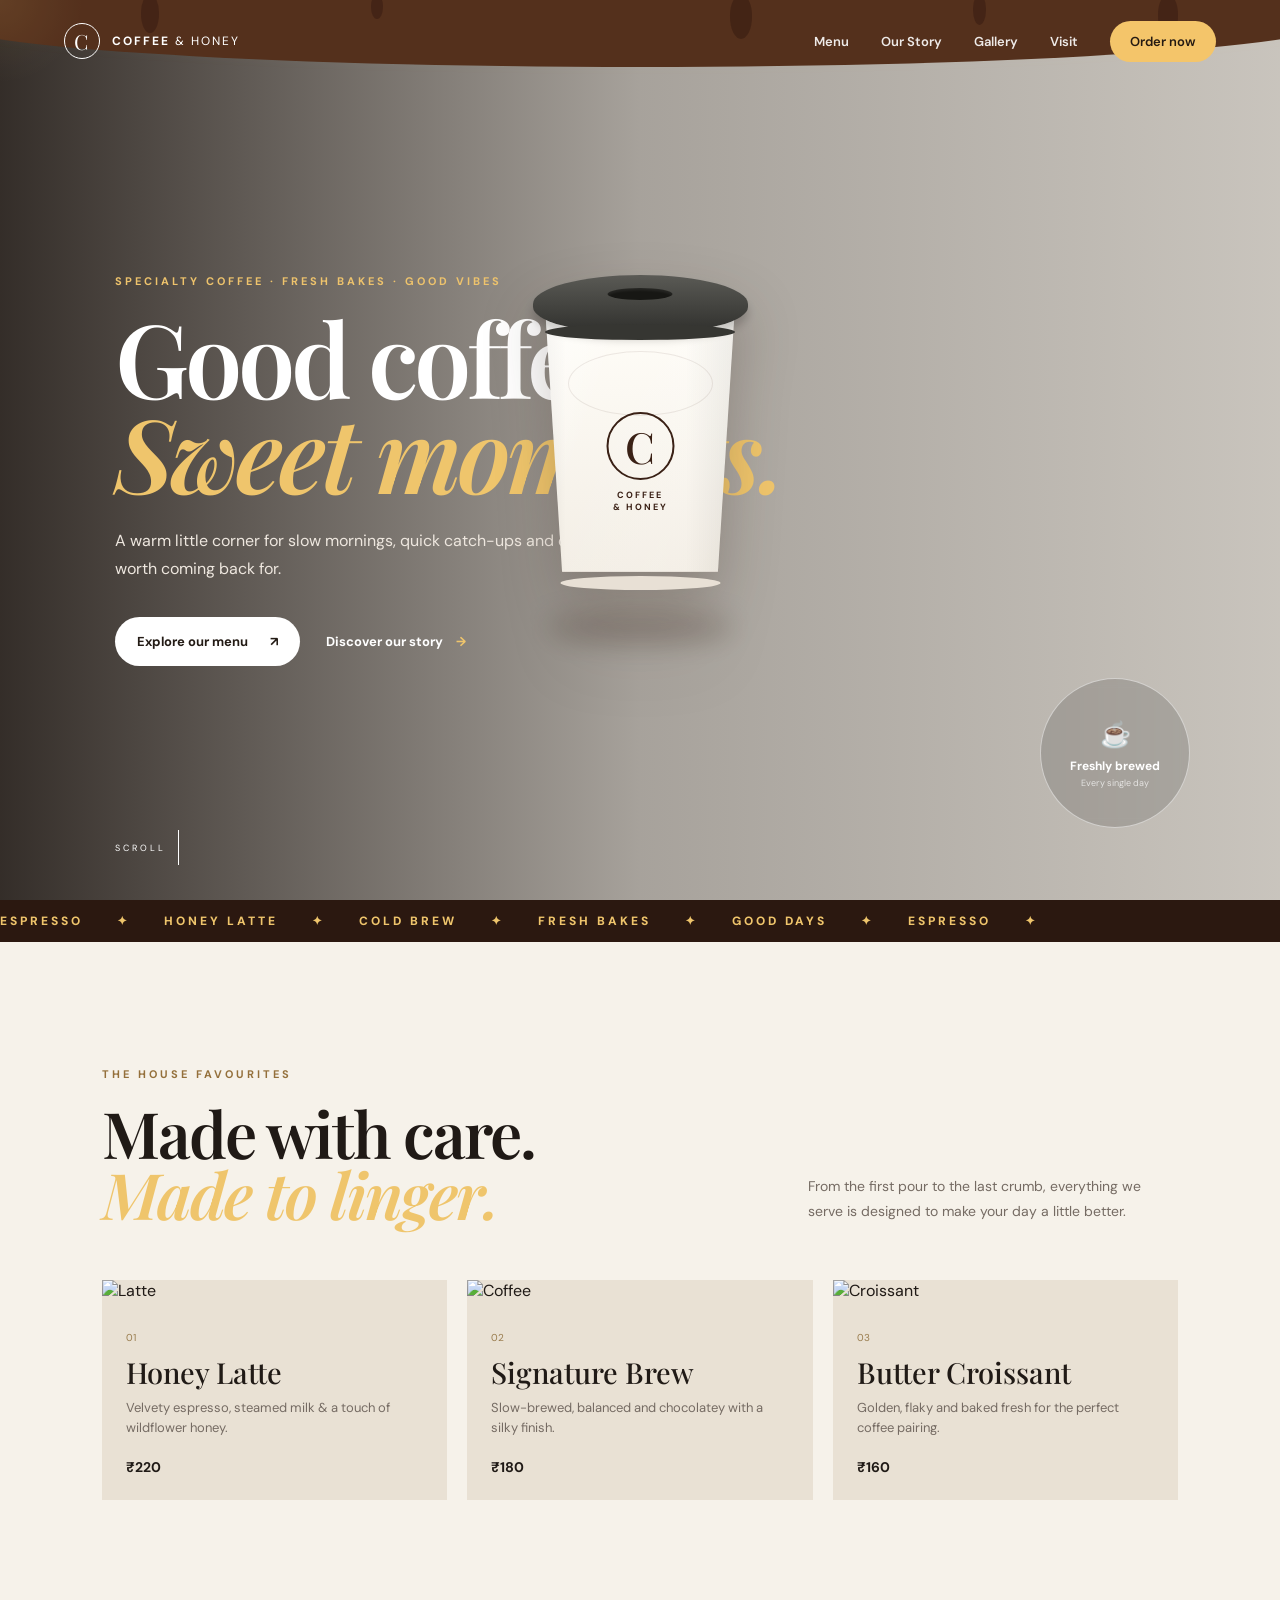
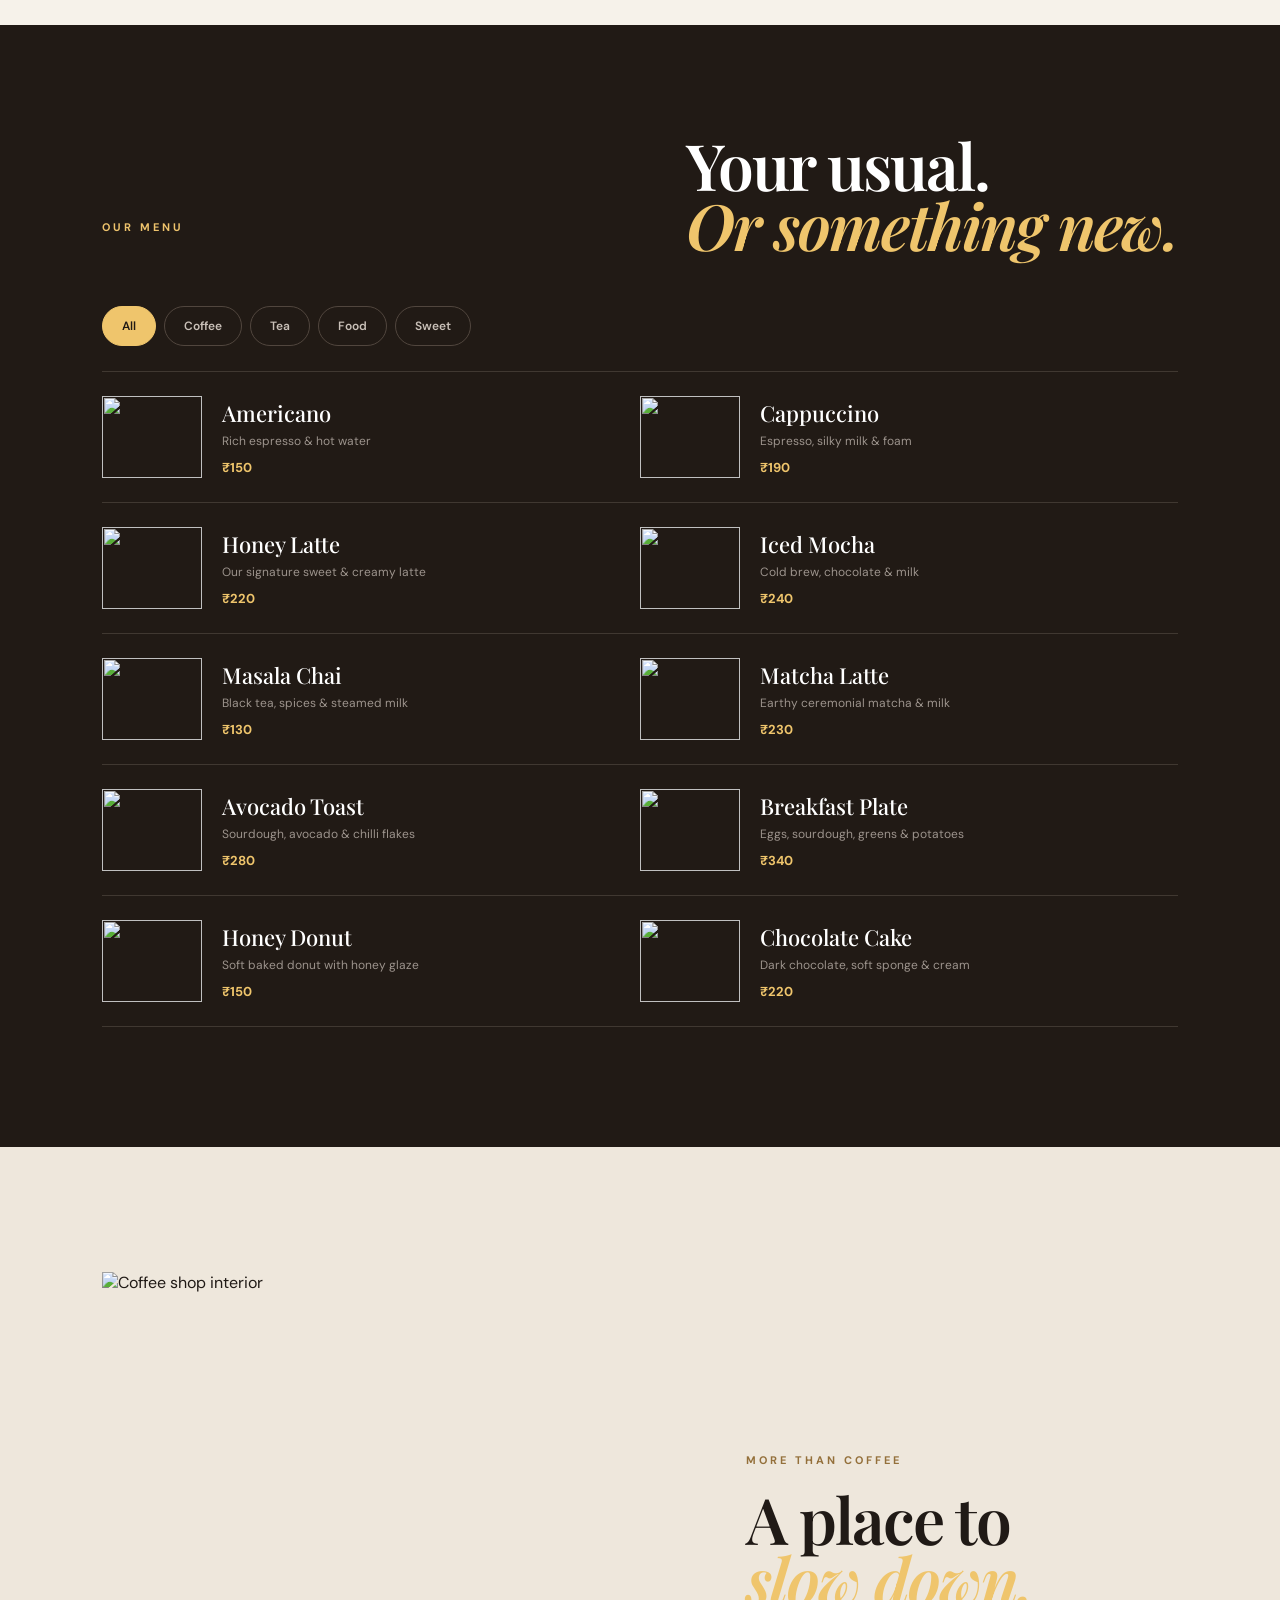
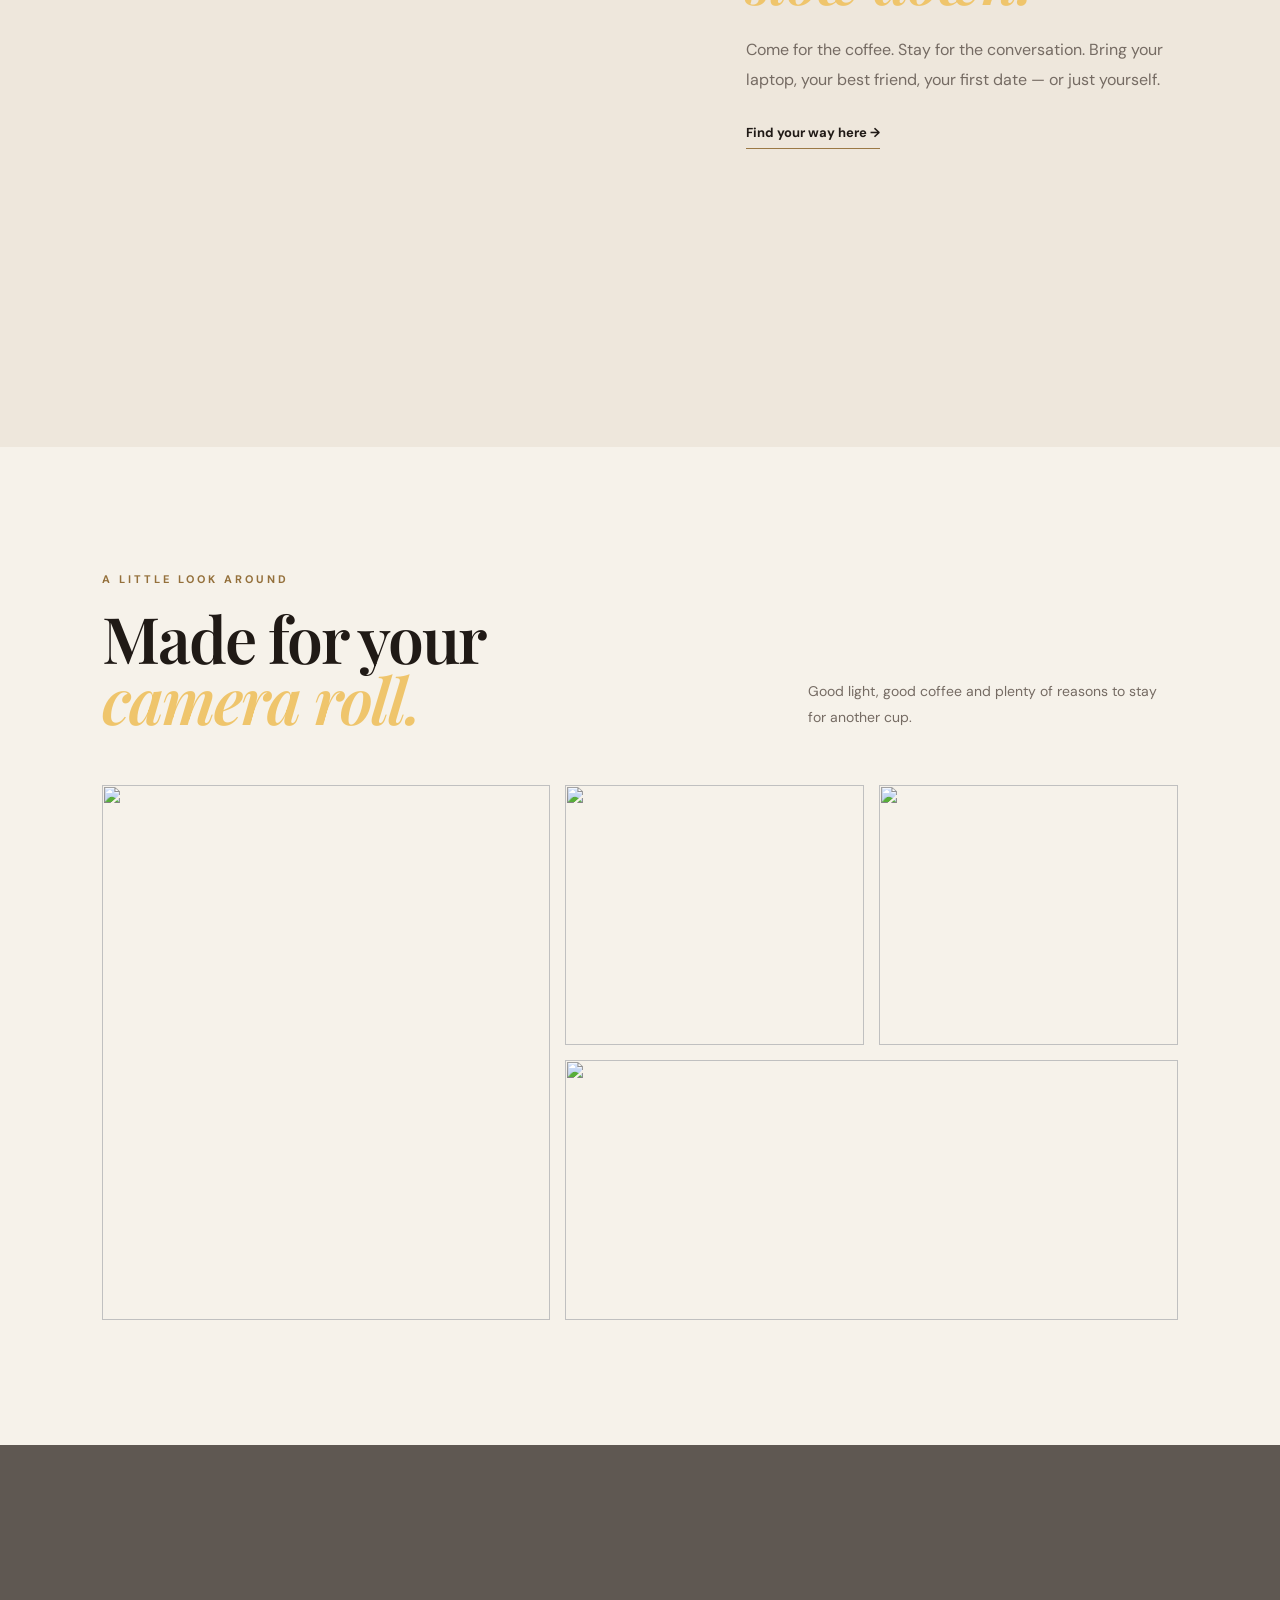
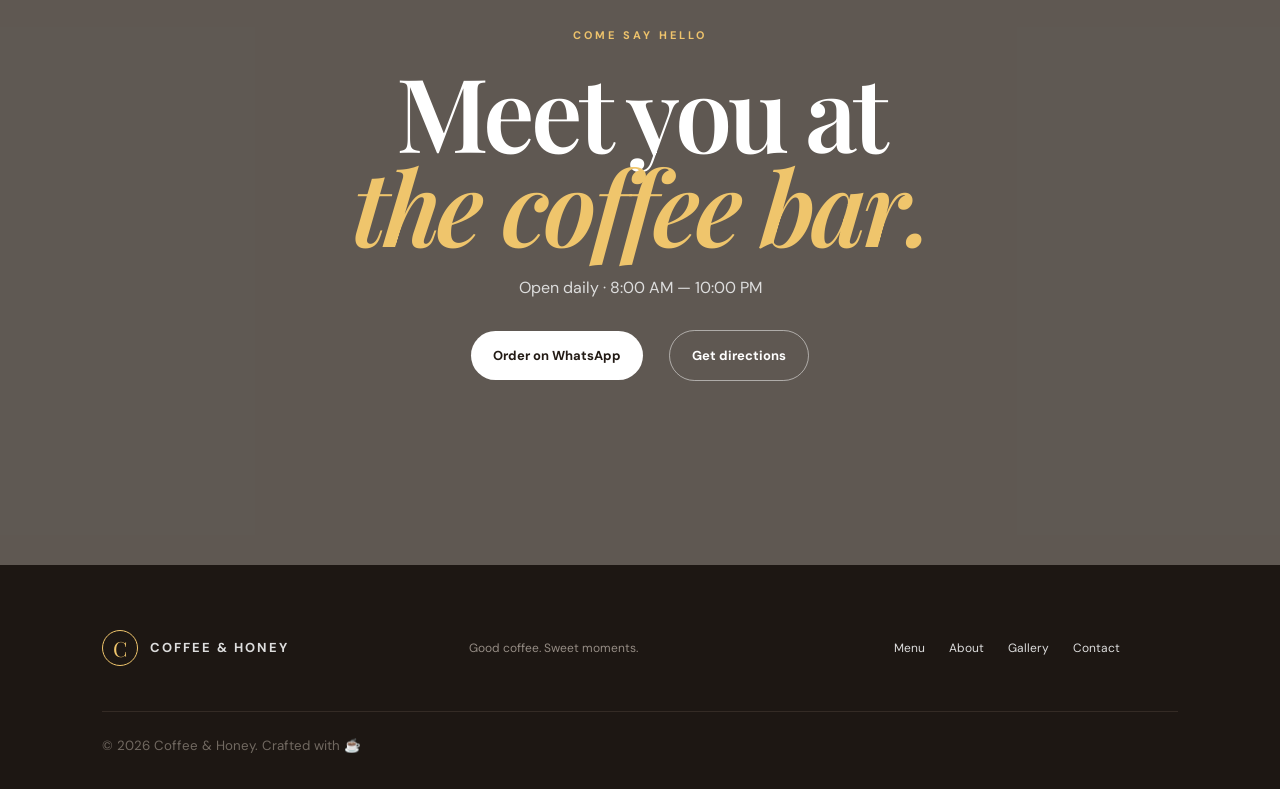
==== commit a74e8b0a: "Add branded coffee cup spill animation" ====
--- a/index.html
+++ b/index.html
@@ -42,15 +42,39 @@
       <div class="hero-badge"><span>☕</span><b>Freshly brewed</b><small>Every single day</small></div>
     </section>
 
-    <!-- Coffee spill scroll transition -->
+    <!-- Branded coffee cup + scroll spill transition -->
     <section class="coffee-transition" aria-hidden="true">
-      <div class="coffee-blob">
-        <span class="coffee-drop cd1"></span>
-        <span class="coffee-drop cd2"></span>
-        <span class="coffee-drop cd3"></span>
-        <span class="coffee-drop cd4"></span>
+      <div class="cup-scene">
+        <div class="cup-shadow"></div>
+
+        <div class="takeaway-cup">
+          <div class="cup-lid">
+            <div class="lid-slot"></div>
+          </div>
+          <div class="cup-body">
+            <div class="cup-ripple"></div>
+            <div class="cup-logo">
+              <span class="cup-logo-mark">C</span>
+              <span class="cup-logo-name">COFFEE<br>&amp; HONEY</span>
+            </div>
+          </div>
+          <div class="cup-bottom"></div>
+        </div>
+
+        <div class="coffee-stream">
+          <span class="stream-drop stream-drop-1"></span>
+          <span class="stream-drop stream-drop-2"></span>
+        </div>
       </div>
-      <div class="coffee-shine"></div>
+
+      <div class="coffee-flood">
+        <div class="flood-wave"></div>
+        <span class="flood-drop fd1"></span>
+        <span class="flood-drop fd2"></span>
+        <span class="flood-drop fd3"></span>
+        <span class="flood-drop fd4"></span>
+        <span class="flood-drop fd5"></span>
+      </div>
     </section>
 
     <section class="marquee">
--- a/style.css
+++ b/style.css
@@ -1,112 +1,271 @@
 *{box-sizing:border-box;margin:0;padding:0}html{scroll-behavior:smooth}body{font-family:"DM Sans",sans-serif;color:#201a16;background:#f6f2ea;overflow-x:hidden}a{text-decoration:none;color:inherit}.nav{position:fixed;z-index:20;top:0;left:0;width:100%;height:82px;padding:0 5vw;display:flex;align-items:center;justify-content:space-between;color:#fff;transition:.35s}.nav.scrolled{background:rgba(30,23,18,.94);backdrop-filter:blur(16px);height:70px}.brand{display:flex;align-items:center;gap:12px;font-size:12px;letter-spacing:2px}.brand-mark{display:grid;place-items:center;width:36px;height:36px;border:1px solid currentColor;border-radius:50%;font-family:"Playfair Display";font-size:21px}.nav-links{display:flex;align-items:center;gap:32px;font-size:13px;font-weight:600}.nav-links a:not(.nav-cta){opacity:.9;transition:.2s}.nav-links a:hover{opacity:1}.nav-cta{padding:12px 20px;border-radius:30px;background:#f4c56a;color:#241a12}.menu-toggle{display:none;background:none;border:0;color:white}.hero{height:100vh;min-height:680px;position:relative;color:#fff;display:flex;align-items:center;padding:0 9vw}.hero-image,.hero-overlay,.visit-bg,.visit-overlay{position:absolute;inset:0}.hero-image{background:url("https://images.unsplash.com/photo-1445116572660-236099ec97a0?auto=format&fit=crop&w=2200&q=90") center/cover}.hero-overlay{background:linear-gradient(90deg,rgba(20,13,9,.86),rgba(20,13,9,.35),rgba(20,13,9,.2))}.hero-content{position:relative;z-index:2;max-width:760px;padding-top:40px}.eyebrow{font-size:11px;letter-spacing:3px;font-weight:700;margin-bottom:22px;color:#eec36c}.eyebrow.dark{color:#94703b}.hero h1,.visit h2{font:600 clamp(55px,8vw,105px)/.92 "Playfair Display",serif;letter-spacing:-4px}.hero h1 em,.visit h2 em,h2 em{font-style:italic;color:#efc56c}.hero-copy{max-width:480px;margin:28px 0 34px;font-size:16px;line-height:1.75;color:#eee7df}.hero-actions,.visit-buttons{display:flex;align-items:center;gap:26px}.btn{display:inline-flex;align-items:center;gap:22px;padding:16px 22px;border-radius:40px;font-weight:700;font-size:13px;transition:.3s}.btn:hover{transform:translateY(-3px)}.btn-light{background:#fff;color:#231b15}.btn-outline{border:1px solid rgba(255,255,255,.5);color:#fff}.text-link{font-size:13px;font-weight:700}.text-link span{margin-left:10px;color:#efc56c}.scroll-cue{position:absolute;bottom:35px;left:9vw;font-size:9px;letter-spacing:3px;display:flex;align-items:center;gap:12px}.scroll-cue span{height:35px;width:1px;background:#fff;animation:scrollline 1.6s infinite}.hero-badge{position:absolute;right:7vw;bottom:8vh;width:150px;height:150px;border:1px solid rgba(255,255,255,.5);border-radius:50%;display:flex;flex-direction:column;align-items:center;justify-content:center;text-align:center;background:rgba(0,0,0,.14);backdrop-filter:blur(4px)}.hero-badge span{font-size:25px;margin-bottom:7px}.hero-badge b{font-size:12px}.hero-badge small{font-size:9px;opacity:.7;margin-top:3px}.marquee{overflow:hidden;background:#c89442;color:#21170f;padding:13px 0;white-space:nowrap;font-size:12px;letter-spacing:3px;font-weight:800}.marquee div{display:inline-block;animation:marquee 28s linear infinite}.marquee i{font-style:normal;margin:0 28px}.section{padding:125px 8vw}.section-head{display:flex;justify-content:space-between;align-items:end;gap:60px;margin-bottom:55px}.section-head h2,.menu-title h2{font:600 clamp(45px,5vw,72px)/.95 "Playfair Display";letter-spacing:-2px}.section-head>p{max-width:370px;line-height:1.8;color:#756b63;font-size:14px}.cards{display:grid;grid-template-columns:repeat(3,1fr);gap:20px}.feature-card{background:#e9e1d4;overflow:hidden}.feature-card img{width:100%;height:350px;object-fit:cover;transition:transform .7s}.feature-card:hover img{transform:scale(1.06)}.feature-card>div{padding:24px}.feature-card span{font-size:10px;color:#987b4c}.feature-card h3{font:500 29px "Playfair Display";margin:7px 0}.feature-card p{font-size:13px;color:#756b63;line-height:1.6;min-height:42px}.feature-card b{display:block;margin-top:18px;font-size:14px}.menu-section{background:#211a15;color:#fff}.menu-inner{padding-top:110px;padding-bottom:120px}.menu-title{display:flex;justify-content:space-between;align-items:end}.tabs{display:flex;gap:8px;margin:50px 0 25px;flex-wrap:wrap}.tabs button{border:1px solid #51463e;background:none;color:#c9c0b8;padding:11px 19px;border-radius:30px;font:600 12px "DM Sans";cursor:pointer;transition:.25s}.tabs button.active,.tabs button:hover{background:#efc56c;color:#211a15;border-color:#efc56c}.menu-grid{display:grid;grid-template-columns:repeat(2,1fr);border-top:1px solid #403831}.menu-item{display:flex;align-items:center;gap:20px;padding:24px 10px 24px 0;border-bottom:1px solid #403831;transition:.3s}.menu-item:hover{padding-left:10px;background:rgba(255,255,255,.025)}.menu-item.hidden{display:none}.menu-thumb{width:100px;height:82px;flex:none;overflow:hidden}.menu-thumb img{width:100%;height:100%;object-fit:cover}.menu-item h3{font:500 22px "Playfair Display";margin-bottom:5px}.menu-item p{font-size:12px;color:#9c938c}.menu-item strong{display:block;margin-top:10px;color:#efc56c;font-size:13px}.experience{display:grid;grid-template-columns:1.1fr .9fr;gap:9vw;align-items:center;background:#eee7dc}.experience-photo{height:650px;overflow:hidden}.experience-photo img{width:100%;height:100%;object-fit:cover}.experience-copy p:not(.eyebrow){color:#756b63;line-height:1.9;max-width:420px;margin:25px 0}.experience-copy h2{font:600 clamp(48px,5vw,75px)/.95 "Playfair Display";letter-spacing:-2px}.dark-link{font-weight:700;font-size:13px;border-bottom:1px solid #9b7945;padding-bottom:7px}.gallery{background:#f6f2ea}.gallery-grid{display:grid;grid-template-columns:1.2fr .8fr .8fr;grid-template-rows:260px 260px;gap:15px}.gallery-grid img{width:100%;height:100%;object-fit:cover;transition:transform .5s}.gallery-grid img:hover{transform:scale(1.025)}.g1{grid-row:span 2}.g4{grid-column:2 / span 2}.visit{height:720px;position:relative;color:#fff;display:grid;place-items:center;text-align:center}.visit-bg{background:url("https://images.unsplash.com/photo-1442512595331-e89e73853f31?auto=format&fit=crop&w=2200&q=90") center/cover}.visit-overlay{background:rgba(24,16,11,.68)}.visit-content{position:relative;z-index:2}.visit-content p:not(.eyebrow){margin:25px 0 32px;color:#ddd}.visit-buttons{justify-content:center}.footer-brand{display:flex;align-items:center;gap:12px}.footer-brand .brand-mark{color:#efc56c}.footer-brand b{font-size:13px;letter-spacing:2px}footer{background:#1d1713;color:#ddd;padding:65px 8vw 35px;display:grid;grid-template-columns:1fr 1fr 1fr;gap:25px;align-items:center}footer p{font-size:12px;color:#958c84}.footer-links{display:flex;justify-content:center;gap:24px;font-size:12px}.footer-links a:hover{color:#efc56c}footer small{grid-column:1/-1;color:#716961;border-top:1px solid #342b25;padding-top:25px;margin-top:20px}.reveal{opacity:0;transform:translateY(35px);transition:opacity .8s ease,transform .8s ease}.reveal.visible{opacity:1;transform:none}.cursor-glow{position:fixed;width:180px;height:180px;border-radius:50%;pointer-events:none;background:radial-gradient(circle,rgba(239,197,108,.09),transparent 65%);transform:translate(-50%,-50%);z-index:100;mix-blend-mode:screen}@keyframes marquee{to{transform:translateX(-50%)}}@keyframes scrollline{50%{opacity:.2;transform:translateY(8px)}}
 /* =========================================================
-   COFFEE SPILL SCROLL TRANSITION
-   The liquid grows with the user's scroll position.
+   BRANDED COFFEE CUP -> COFFEE SPILL SCROLL TRANSITION
    ========================================================= */
 :root{
   --coffee-progress:0;
   --espresso:#2b1810;
-  --espresso-2:#3b2115;
+  --coffee:#4a2717;
+  --coffee-dark:#2a160d;
+  --cream:#f6f2ea;
 }
 
 .coffee-transition{
   position:relative;
   height:0;
+  z-index:12;
+  pointer-events:none;
+}
+
+/* The hero ends and the cup appears at the center of the viewport. */
+.cup-scene{
+  position:fixed;
+  z-index:20;
+  left:50%;
+  top:50%;
+  width:250px;
+  height:390px;
+  transform:
+    translate(-50%,-50%)
+    translateY(calc(var(--coffee-progress) * 7vh))
+    rotate(calc(var(--coffee-progress) * 7deg))
+    scale(calc(1 - var(--coffee-progress) * .12));
+  opacity:calc(1 - var(--coffee-progress) * .9);
+  transform-origin:center center;
+  filter:drop-shadow(0 25px 28px rgba(36,18,8,.22));
+  transition:opacity .08s linear,transform .08s linear;
+}
+
+/* Cup shadow */
+.cup-shadow{
+  position:absolute;
+  left:50%;
+  bottom:3px;
+  width:190px;
+  height:28px;
+  transform:translateX(-50%);
+  background:rgba(38,18,8,.24);
+  filter:blur(14px);
+  border-radius:50%;
+}
+
+/* Premium takeaway cup shape */
+.takeaway-cup{
+  position:absolute;
+  left:50%;
+  top:20px;
+  width:205px;
+  height:315px;
+  transform:translateX(-50%);
+}
+
+.cup-body{
+  position:absolute;
+  left:0;
+  top:42px;
+  width:205px;
+  height:255px;
+  background:
+    linear-gradient(90deg,rgba(0,0,0,.08),transparent 14%,transparent 72%,rgba(0,0,0,.08)),
+    linear-gradient(180deg,#fffdf8,#f3eee5);
+  clip-path:polygon(4% 0,96% 0,88% 100%,12% 100%);
+  box-shadow:inset 0 0 0 1px rgba(80,60,40,.08);
+  overflow:hidden;
+}
+
+.cup-body::before{
+  content:"";
+  position:absolute;
+  inset:0;
+  background:linear-gradient(110deg,rgba(255,255,255,.8),transparent 30%,rgba(255,255,255,.15) 70%,transparent);
+  opacity:.7;
+}
+
+.cup-ripple{
+  position:absolute;
+  left:50%;
+  top:34px;
+  width:145px;
+  height:65px;
+  transform:translateX(-50%);
+  border:1px solid rgba(74,39,23,.09);
+  border-radius:50%;
+}
+
+.cup-logo{
+  position:absolute;
+  left:50%;
+  top:95px;
+  transform:translateX(-50%);
+  display:flex;
+  flex-direction:column;
+  align-items:center;
+  gap:9px;
+  color:#3a2116;
+  text-align:center;
+}
+
+.cup-logo-mark{
+  width:68px;
+  height:68px;
+  display:grid;
+  place-items:center;
+  border:2px solid #3a2116;
+  border-radius:50%;
+  font:500 43px/1 "Playfair Display",serif;
+}
+
+.cup-logo-name{
+  font:700 9px/1.35 "DM Sans",sans-serif;
+  letter-spacing:2px;
+}
+
+.cup-bottom{
+  position:absolute;
+  left:50%;
+  bottom:0;
+  width:160px;
+  height:14px;
+  transform:translateX(-50%);
+  border-radius:50%;
+  background:#e8e0d5;
+}
+
+.cup-lid{
+  position:absolute;
+  z-index:4;
+  left:50%;
+  top:0;
+  width:215px;
+  height:58px;
+  transform:translateX(-50%);
+  border-radius:50% 50% 45% 45%;
+  background:linear-gradient(180deg,#5a5a55,#30302d);
+  box-shadow:0 7px 8px rgba(0,0,0,.18);
+}
+
+.cup-lid::after{
+  content:"";
+  position:absolute;
+  left:50%;
+  bottom:-7px;
+  width:190px;
+  height:16px;
+  transform:translateX(-50%);
+  border-radius:50%;
+  background:#363632;
+}
+
+.lid-slot{
+  position:absolute;
+  left:50%;
+  top:13px;
+  width:65px;
+  height:12px;
+  transform:translateX(-50%);
+  border-radius:50%;
+  background:#171714;
+  box-shadow:inset 0 2px 3px rgba(255,255,255,.08);
+}
+
+/* Coffee visibly pours from the lid as the user scrolls. */
+.coffee-stream{
+  position:absolute;
   z-index:8;
-  pointer-events:none;
-}
-
-.coffee-blob{
-  position:absolute;
-  left:50%;
-  bottom:-18px;
-  width:145%;
-  height:calc(120px + (var(--coffee-progress) * 1000px));
-  transform:translateX(-50%) translateY(calc(55% - (var(--coffee-progress) * 52%)));
-  transform-origin:center bottom;
+  left:58%;
+  top:49px;
+  width:44px;
+  height:260px;
+  transform-origin:top center;
+  transform:rotate(calc(-7deg - var(--coffee-progress) * 14deg))
+           scaleY(calc(.05 + var(--coffee-progress) * 1.2));
+  opacity:calc(var(--coffee-progress) * 1.2);
+}
+
+.coffee-stream::before{
+  content:"";
+  position:absolute;
+  left:50%;
+  top:0;
+  width:25px;
+  height:250px;
+  transform:translateX(-50%);
+  border-radius:50%;
+  background:linear-gradient(90deg,#3b1e11,#6a3820,#351a0e);
+  box-shadow:0 0 13px rgba(60,28,12,.18);
+}
+
+.stream-drop{
+  position:absolute;
+  width:17px;
+  height:26px;
+  border-radius:55% 55% 65% 65%;
+  background:#4a2717;
+}
+.stream-drop-1{left:-3px;top:125px}
+.stream-drop-2{right:-2px;top:185px}
+
+/* The actual liquid flood grows downward and covers the cream page. */
+.coffee-flood{
+  position:fixed;
+  z-index:10;
+  left:0;
+  top:0;
+  width:100%;
+  height:calc(var(--coffee-progress) * 115vh);
+  min-height:0;
   background:
-    radial-gradient(circle at 38% 5%,rgba(255,220,166,.13),transparent 16%),
-    linear-gradient(180deg,#5b321e 0%,#3b2115 35%,#2b1810 100%);
-  border-radius:48% 52% 0 0 / 12% 12% 0 0;
-  box-shadow:
-    0 -12px 35px rgba(37,18,8,.28),
-    inset 0 12px 25px rgba(255,205,142,.08);
+    radial-gradient(ellipse at 50% 0%,rgba(255,215,163,.10),transparent 25%),
+    linear-gradient(180deg,#56301c 0%,#3b2115 35%,#2b1810 100%);
+  transform:translateY(-100%);
+  border-radius:0 0 48% 52% / 0 0 3% 4%;
+  box-shadow:0 10px 35px rgba(35,15,7,.22);
   will-change:height,transform,border-radius;
-  transition:height .08s linear,transform .08s linear,border-radius .08s linear;
-}
-
-.coffee-blob::before{
-  content:"";
-  position:absolute;
-  top:-30px;
-  left:-4%;
-  width:108%;
-  height:80px;
-  background:#4a2919;
-  border-radius:50%;
-  filter:blur(.2px);
-  box-shadow:
-    90px 18px 0 -12px #5b321e,
-    -120px 10px 0 -18px #3b2115,
-    230px 12px 0 -22px #6a3b22;
-}
-
-.coffee-blob::after{
-  content:"";
-  position:absolute;
-  top:-7px;
-  left:0;
-  width:100%;
-  height:28px;
-  border-radius:50%;
-  background:linear-gradient(90deg,transparent,rgba(255,224,180,.16),transparent);
-  filter:blur(7px);
-}
-
-.coffee-drop{
-  position:absolute;
+  transition:height .08s linear;
+}
+
+.flood-wave{
+  position:absolute;
+  left:-5%;
+  top:calc(100% - 28px);
+  width:110%;
+  height:95px;
+  border-radius:50%;
+  background:#54301c;
+  box-shadow:0 -10px 22px rgba(255,211,160,.07);
+}
+
+.flood-drop{
+  position:absolute;
+  top:calc(100% - 5px);
   display:block;
-  width:16px;
-  height:28px;
-  background:#4a2919;
+  background:#432416;
   border-radius:60% 60% 65% 65%;
-  opacity:calc(.15 + var(--coffee-progress) * .85);
-  box-shadow:0 4px 9px rgba(31,13,5,.25);
-}
-
-.cd1{left:18%;top:-45px;transform:rotate(13deg) scale(calc(.4 + var(--coffee-progress) * .8))}
-.cd2{left:32%;top:-62px;transform:rotate(-9deg) scale(calc(.25 + var(--coffee-progress) * .65))}
-.cd3{right:27%;top:-52px;transform:rotate(11deg) scale(calc(.3 + var(--coffee-progress) * .9))}
-.cd4{right:13%;top:-35px;transform:rotate(-15deg) scale(calc(.25 + var(--coffee-progress) * .7))}
-
-.coffee-shine{
-  position:absolute;
-  left:50%;
-  bottom:0;
-  width:60vw;
-  height:220px;
-  transform:translateX(-50%) translateY(calc(65% - var(--coffee-progress) * 35%));
-  background:radial-gradient(ellipse,rgba(255,225,184,.12),transparent 66%);
-  filter:blur(15px);
-  opacity:calc(var(--coffee-progress) * .8);
-  pointer-events:none;
-}
-
-/* The section immediately after the hero joins the espresso transition. */
+  opacity:.95;
+}
+.fd1{left:11%;width:18px;height:38px}
+.fd2{left:29%;width:12px;height:24px}
+.fd3{left:57%;width:22px;height:44px}
+.fd4{right:23%;width:13px;height:30px}
+.fd5{right:8%;width:20px;height:42px}
+
+/* Once the flood reaches the following section, keep the palette consistent. */
 .marquee{
   position:relative;
   z-index:9;
   background:var(--espresso);
   color:#efc56c;
-  border-top:1px solid rgba(255,255,255,.04);
-  transition:background .3s ease,color .3s ease;
-}
-
-/* Make the transition feel continuous instead of showing a hard seam. */
-.hero + .coffee-transition + .marquee{
-  margin-top:0;
-}
-
+}
+
+@media(max-width:850px){
+  .cup-scene{
+    width:205px;
+    height:330px;
+  }
+  .takeaway-cup{transform:translateX(-50%) scale(.84);transform-origin:top center}
+  .coffee-stream{left:57%}
+  .flood-wave{height:70px}
+}
 @media(max-width:850px){
   .coffee-blob{
     width:220%;
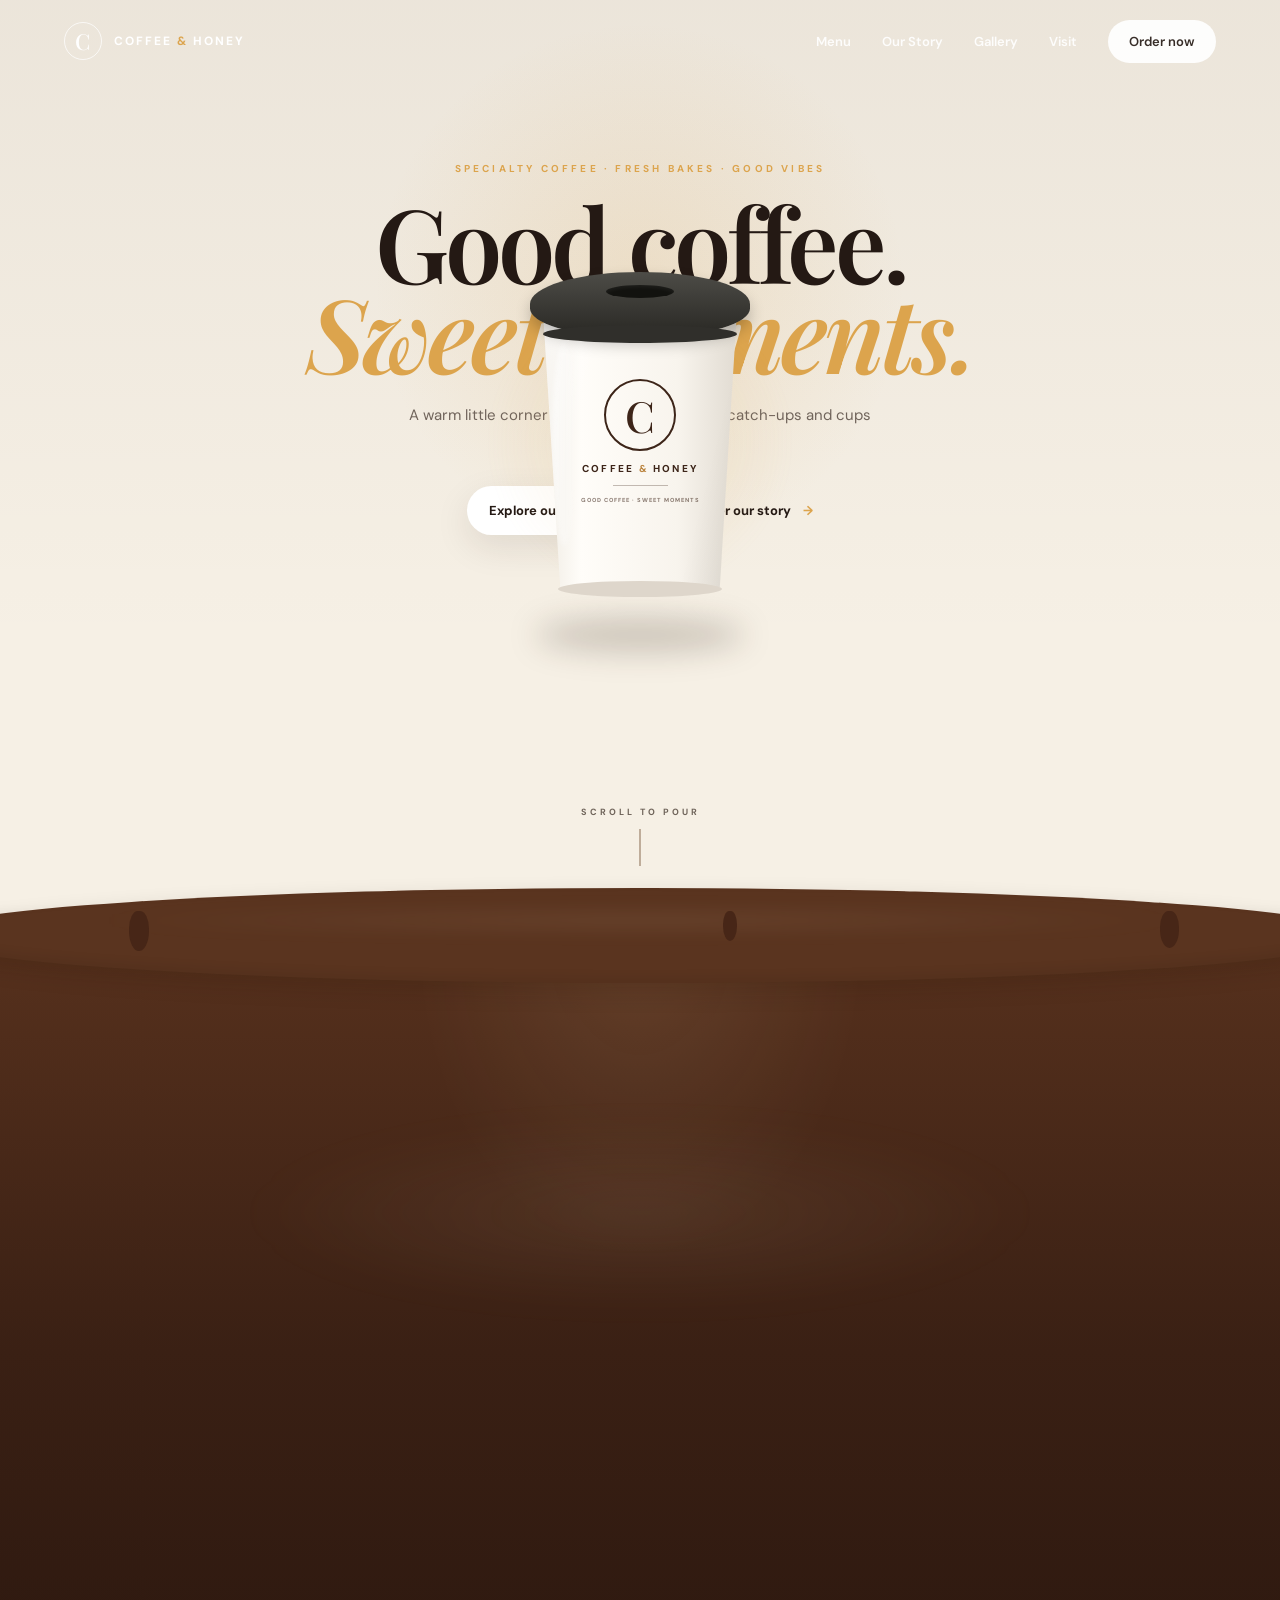
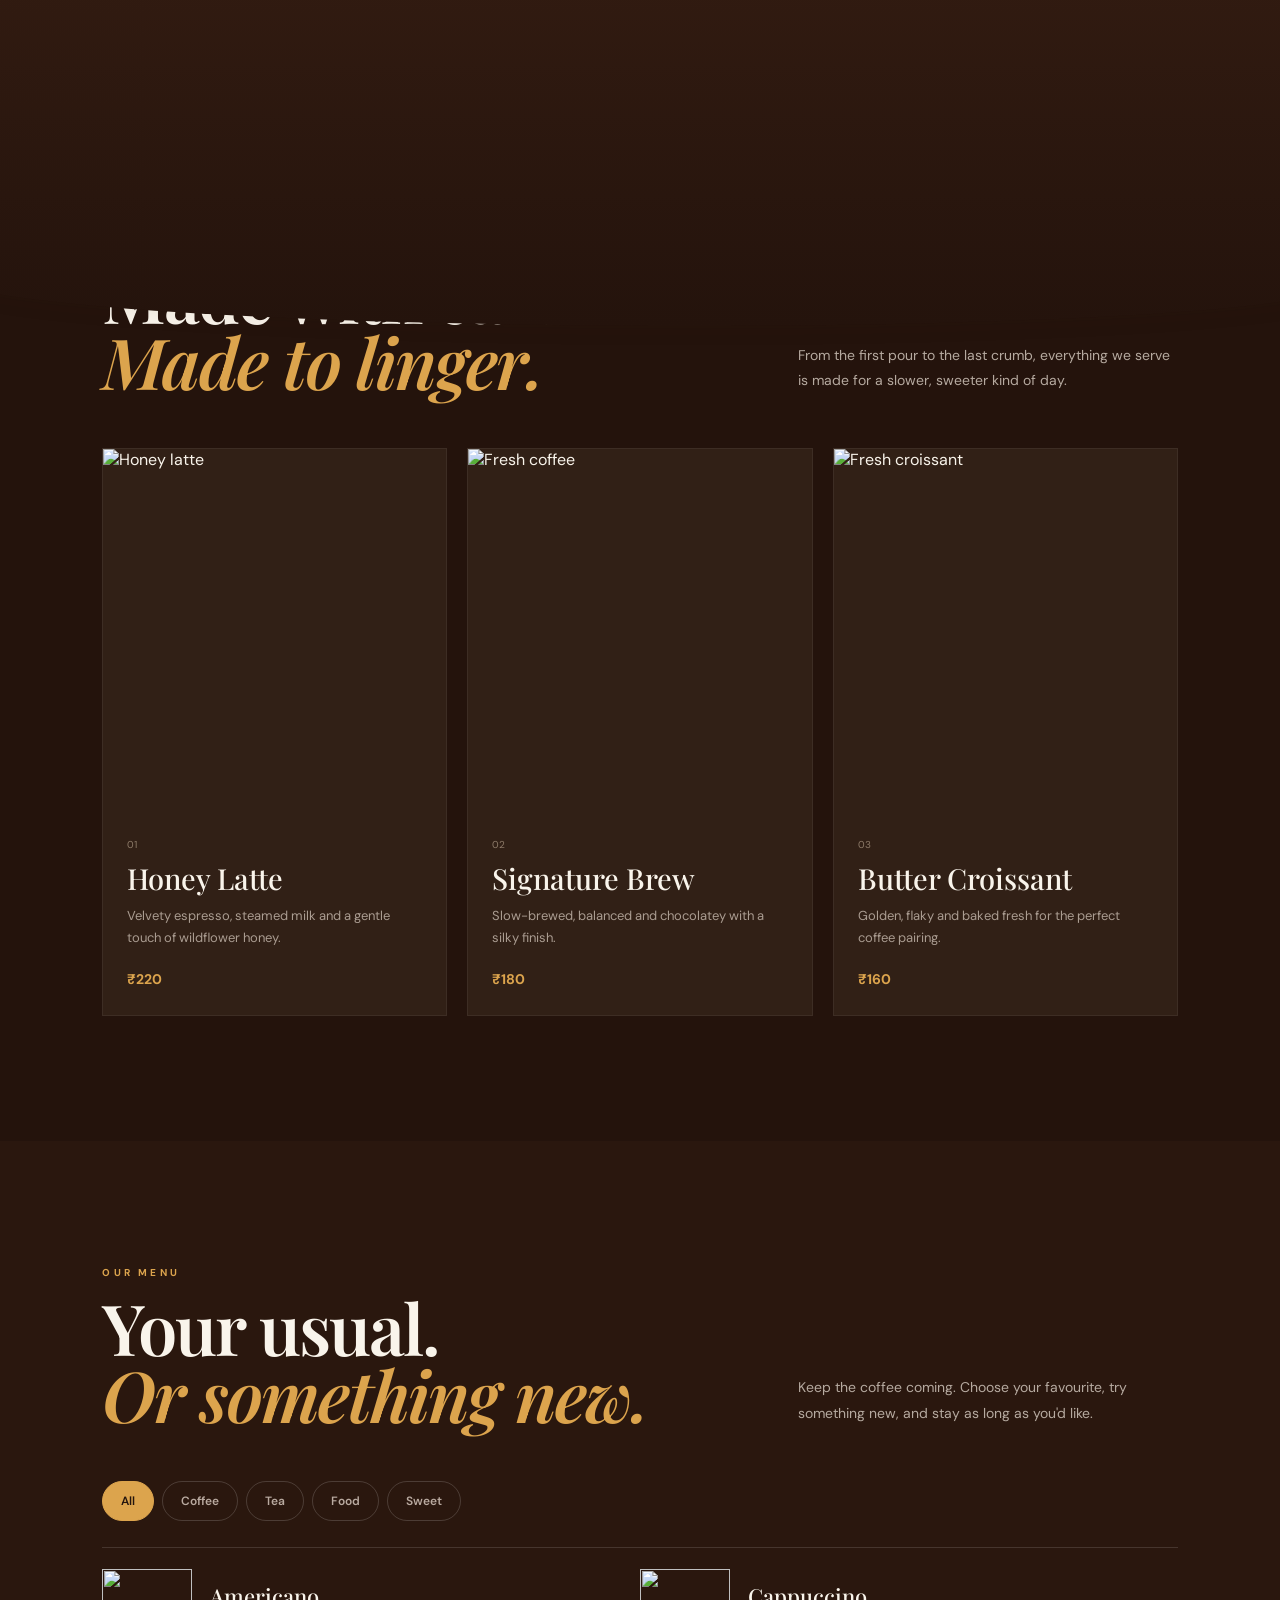
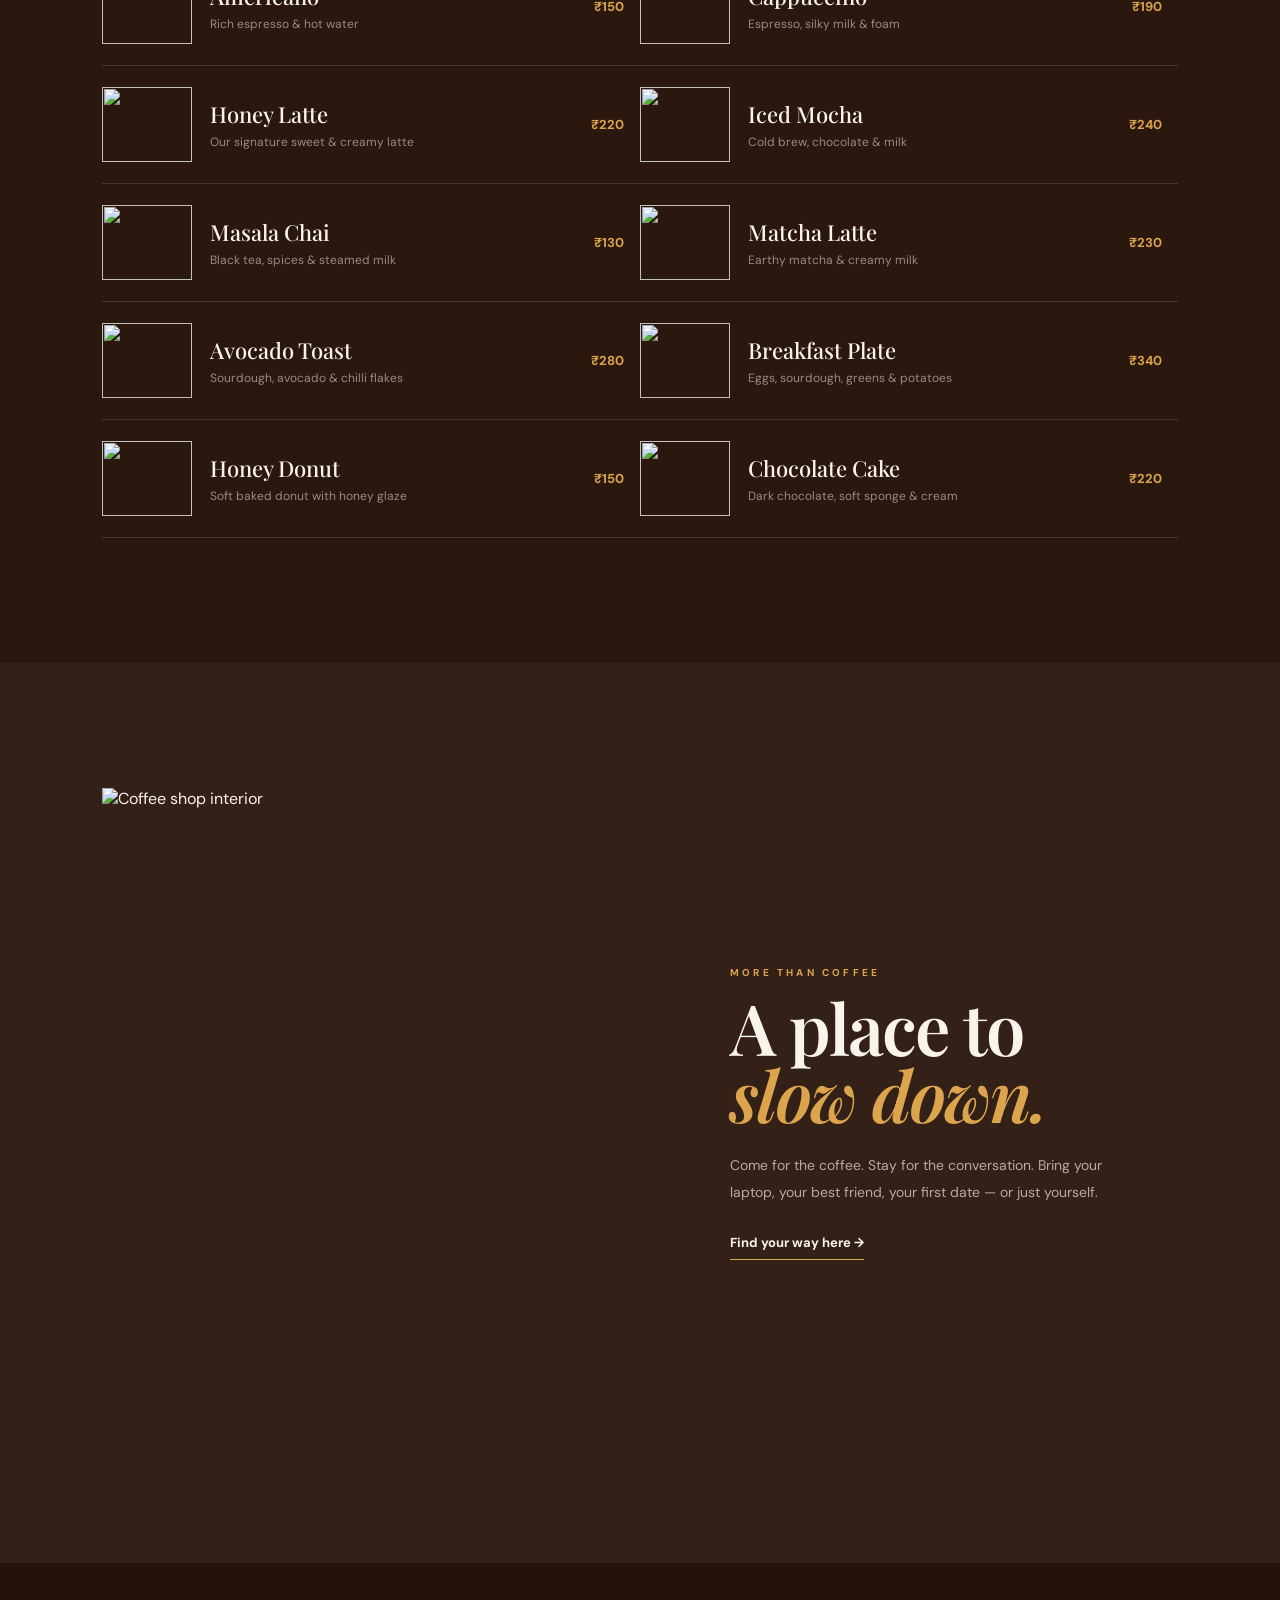
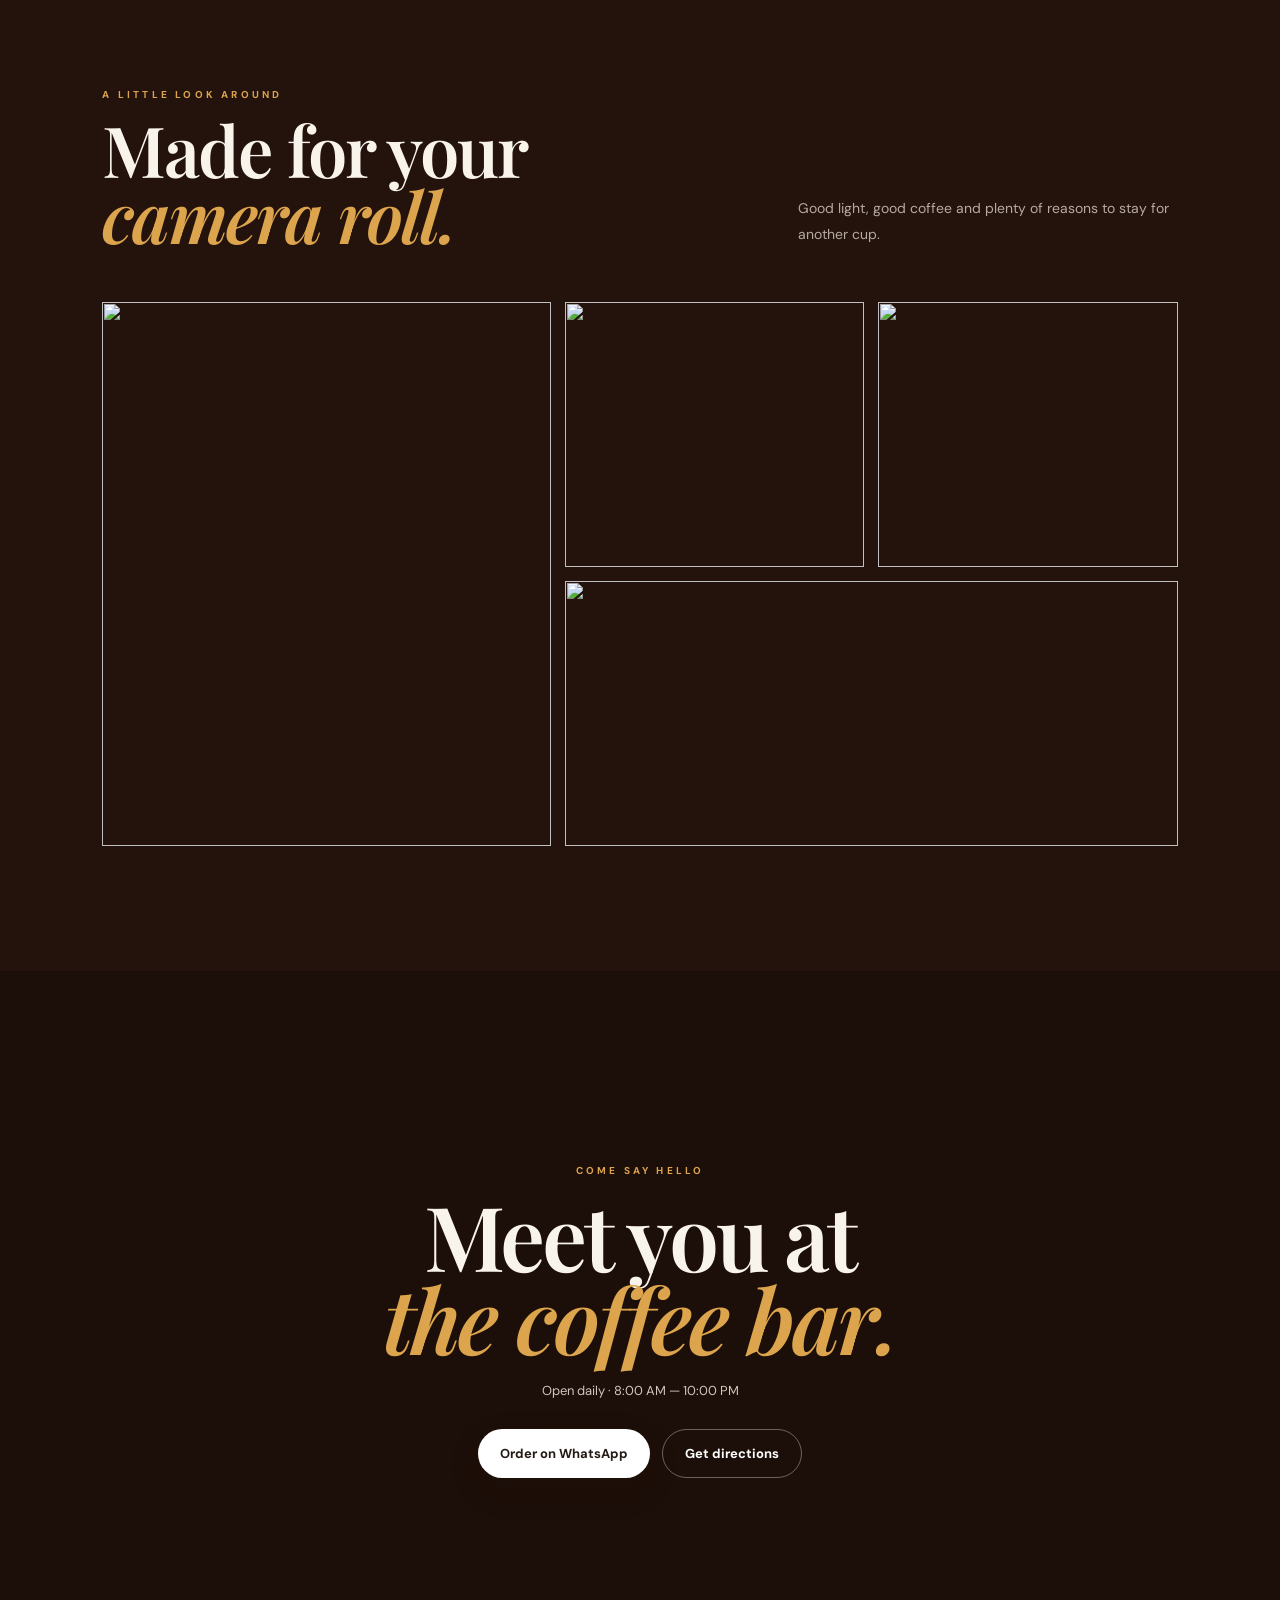
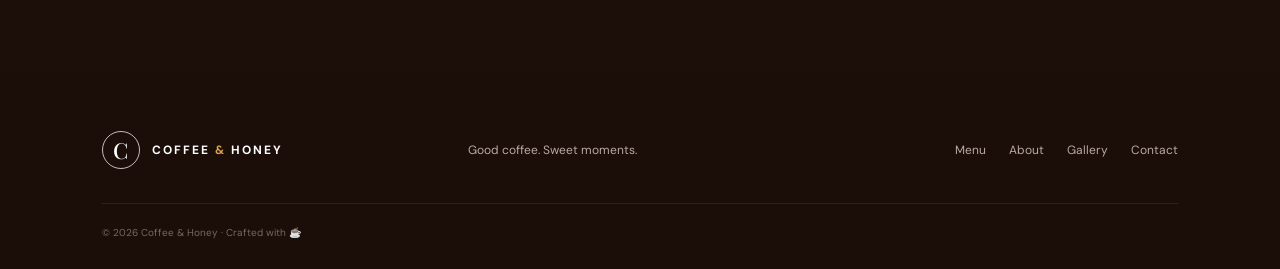
==== commit fe8c0e3b: "Create cup to coffee spill hero animation" ====
--- a/index.html
+++ b/index.html
@@ -3,155 +3,285 @@
 <head>
   <meta charset="UTF-8">
   <meta name="viewport" content="width=device-width, initial-scale=1.0">
-  <title>Coffee & Honey — Crafted for your everyday</title>
-  <meta name="description" content="Coffee & Honey — specialty coffee, fresh bakes and sweet moments.">
+  <title>Coffee & Honey — Good Coffee. Sweet Moments.</title>
+  <meta name="description" content="Coffee & Honey — crafted coffee, fresh bakes and sweet moments.">
   <link rel="preconnect" href="https://fonts.googleapis.com">
   <link rel="preconnect" href="https://fonts.gstatic.com" crossorigin>
-  <link href="https://fonts.googleapis.com/css2?family=DM+Sans:wght@400;500;600;700&family=Playfair+Display:wght@500;600;700&display=swap" rel="stylesheet">
+  <link href="https://fonts.googleapis.com/css2?family=DM+Sans:wght@400;500;600;700&family=Playfair+Display:ital,wght@0,500;0,600;1,500;1,600&display=swap" rel="stylesheet">
   <link rel="stylesheet" href="style.css">
 </head>
 <body>
-  <div class="cursor-glow"></div>
-
-  <header class="nav" id="nav">
-    <a class="brand" href="#home">
-      <span class="brand-mark">C</span>
-      <span><b>COFFEE</b> & HONEY</span>
+
+  <header class="site-nav" id="siteNav">
+    <a href="#home" class="brand">
+      <span class="brand-ring">C</span>
+      <span>COFFEE <i>&</i> HONEY</span>
     </a>
-    <button class="menu-toggle" aria-label="Open menu"><span></span><span></span><span></span></button>
-    <nav class="nav-links">
-      <a href="#menu">Menu</a><a href="#story">Our Story</a><a href="#gallery">Gallery</a><a href="#visit">Visit</a>
-      <a class="nav-cta" href="#visit">Order now</a>
+
+    <button class="nav-toggle" type="button" aria-label="Toggle navigation">
+      <span></span><span></span><span></span>
+    </button>
+
+    <nav class="nav-menu">
+      <a href="#menu">Menu</a>
+      <a href="#story">Our Story</a>
+      <a href="#gallery">Gallery</a>
+      <a href="#visit">Visit</a>
+      <a class="nav-order" href="#visit">Order now</a>
     </nav>
   </header>
 
-  <main id="home">
-    <section class="hero">
-      <div class="hero-image"></div>
-      <div class="hero-overlay"></div>
-      <div class="hero-content reveal">
+  <main>
+
+    <!-- =========================================================
+         HERO + CUP-TO-COFFEE-SPELL SCROLL SCENE
+         ========================================================= -->
+    <section class="spill-hero" id="home">
+
+      <div class="hero-backdrop"></div>
+      <div class="hero-soft-grain"></div>
+
+      <div class="hero-copy">
         <p class="eyebrow">SPECIALTY COFFEE · FRESH BAKES · GOOD VIBES</p>
         <h1>Good coffee.<br><em>Sweet moments.</em></h1>
-        <p class="hero-copy">A warm little corner for slow mornings, quick catch-ups and cups worth coming back for.</p>
+        <p class="hero-description">
+          A warm little corner for slow mornings, quick catch-ups and cups worth coming back for.
+        </p>
         <div class="hero-actions">
-          <a class="btn btn-light" href="#menu">Explore our menu <span>↗</span></a>
-          <a class="text-link" href="#story">Discover our story <span>→</span></a>
-        </div>
-      </div>
-      <div class="scroll-cue">SCROLL <span></span></div>
-      <div class="hero-badge"><span>☕</span><b>Freshly brewed</b><small>Every single day</small></div>
+          <a class="hero-btn" href="#menu">Explore our menu <span>↗</span></a>
+          <a class="hero-link" href="#story">Discover our story <span>→</span></a>
+        </div>
+      </div>
+
+      <!-- The hero object the user sees first -->
+      <div class="cup-stage" aria-hidden="true">
+        <div class="cup-halo"></div>
+        <div class="cup-shadow"></div>
+
+        <div class="coffee-cup">
+          <div class="cup-lid">
+            <span class="lid-slot"></span>
+          </div>
+
+          <div class="cup-body">
+            <div class="cup-gloss"></div>
+
+            <div class="cup-brand">
+              <div class="cup-brand-mark">C</div>
+              <div class="cup-brand-name">COFFEE <span>&amp;</span> HONEY</div>
+              <div class="cup-brand-line"></div>
+              <div class="cup-brand-tag">GOOD COFFEE · SWEET MOMENTS</div>
+            </div>
+          </div>
+
+          <div class="cup-base"></div>
+        </div>
+
+        <!-- Coffee pouring out of the cup -->
+        <div class="pour">
+          <div class="pour-liquid"></div>
+          <span class="pour-drop pour-drop-a"></span>
+          <span class="pour-drop pour-drop-b"></span>
+        </div>
+      </div>
+
+      <div class="scroll-prompt">
+        <span>SCROLL TO POUR</span>
+        <i></i>
+      </div>
+
+      <!-- Liquid flood that takes over the page -->
+      <div class="coffee-flood" aria-hidden="true">
+        <div class="flood-wave"></div>
+        <div class="flood-shimmer"></div>
+        <span class="flood-drop flood-drop-1"></span>
+        <span class="flood-drop flood-drop-2"></span>
+        <span class="flood-drop flood-drop-3"></span>
+      </div>
+
     </section>
 
-    <!-- Branded coffee cup + scroll spill transition -->
-    <section class="coffee-transition" aria-hidden="true">
-      <div class="cup-scene">
-        <div class="cup-shadow"></div>
-
-        <div class="takeaway-cup">
-          <div class="cup-lid">
-            <div class="lid-slot"></div>
-          </div>
-          <div class="cup-body">
-            <div class="cup-ripple"></div>
-            <div class="cup-logo">
-              <span class="cup-logo-mark">C</span>
-              <span class="cup-logo-name">COFFEE<br>&amp; HONEY</span>
-            </div>
-          </div>
-          <div class="cup-bottom"></div>
-        </div>
-
-        <div class="coffee-stream">
-          <span class="stream-drop stream-drop-1"></span>
-          <span class="stream-drop stream-drop-2"></span>
-        </div>
-      </div>
-
-      <div class="coffee-flood">
-        <div class="flood-wave"></div>
-        <span class="flood-drop fd1"></span>
-        <span class="flood-drop fd2"></span>
-        <span class="flood-drop fd3"></span>
-        <span class="flood-drop fd4"></span>
-        <span class="flood-drop fd5"></span>
-      </div>
-    </section>
-
-    <section class="marquee">
-      <div>ESPRESSO <i>✦</i> HONEY LATTE <i>✦</i> COLD BREW <i>✦</i> FRESH BAKES <i>✦</i> GOOD DAYS <i>✦</i> ESPRESSO <i>✦</i></div>
-    </section>
-
-    <section class="section signature" id="story">
-      <div class="section-head reveal">
-        <div><p class="eyebrow dark">THE HOUSE FAVOURITES</p><h2>Made with care.<br><em>Made to linger.</em></h2></div>
-        <p>From the first pour to the last crumb, everything we serve is designed to make your day a little better.</p>
-      </div>
-      <div class="cards">
-        <article class="feature-card reveal">
-          <img src="https://images.unsplash.com/photo-1541167760496-1628856ab772?auto=format&fit=crop&w=1000&q=85" alt="Latte">
-          <div><span>01</span><h3>Honey Latte</h3><p>Velvety espresso, steamed milk & a touch of wildflower honey.</p><b>₹220</b></div>
-        </article>
-        <article class="feature-card reveal">
-          <img src="https://images.unsplash.com/photo-1495474472287-4d71bcdd2085?auto=format&fit=crop&w=1000&q=85" alt="Coffee">
-          <div><span>02</span><h3>Signature Brew</h3><p>Slow-brewed, balanced and chocolatey with a silky finish.</p><b>₹180</b></div>
-        </article>
-        <article class="feature-card reveal">
-          <img src="https://images.unsplash.com/photo-1509440159596-0249088772ff?auto=format&fit=crop&w=1000&q=85" alt="Croissant">
-          <div><span>03</span><h3>Butter Croissant</h3><p>Golden, flaky and baked fresh for the perfect coffee pairing.</p><b>₹160</b></div>
-        </article>
-      </div>
-    </section>
-
-    <section class="menu-section" id="menu">
-      <div class="section menu-inner">
-        <div class="menu-title reveal">
-          <p class="eyebrow">OUR MENU</p>
-          <h2>Your usual.<br><em>Or something new.</em></h2>
-        </div>
-        <div class="tabs reveal">
+    <!-- Everything after the hero becomes the coffee-toned experience -->
+    <div class="coffee-world">
+
+      <section class="signature section" id="story">
+        <div class="section-heading reveal">
+          <div>
+            <p class="eyebrow">THE HOUSE FAVOURITES</p>
+            <h2>Made with care.<br><em>Made to linger.</em></h2>
+          </div>
+          <p>From the first pour to the last crumb, everything we serve is made for a slower, sweeter kind of day.</p>
+        </div>
+
+        <div class="signature-grid">
+          <article class="signature-card reveal">
+            <div class="signature-image">
+              <img src="https://images.unsplash.com/photo-1541167760496-1628856ab772?auto=format&fit=crop&w=1200&q=85" alt="Honey latte">
+            </div>
+            <div class="signature-content">
+              <span>01</span>
+              <h3>Honey Latte</h3>
+              <p>Velvety espresso, steamed milk and a gentle touch of wildflower honey.</p>
+              <strong>₹220</strong>
+            </div>
+          </article>
+
+          <article class="signature-card reveal">
+            <div class="signature-image">
+              <img src="https://images.unsplash.com/photo-1495474472287-4d71bcdd2085?auto=format&fit=crop&w=1200&q=85" alt="Fresh coffee">
+            </div>
+            <div class="signature-content">
+              <span>02</span>
+              <h3>Signature Brew</h3>
+              <p>Slow-brewed, balanced and chocolatey with a silky finish.</p>
+              <strong>₹180</strong>
+            </div>
+          </article>
+
+          <article class="signature-card reveal">
+            <div class="signature-image">
+              <img src="https://images.unsplash.com/photo-1509440159596-0249088772ff?auto=format&fit=crop&w=1200&q=85" alt="Fresh croissant">
+            </div>
+            <div class="signature-content">
+              <span>03</span>
+              <h3>Butter Croissant</h3>
+              <p>Golden, flaky and baked fresh for the perfect coffee pairing.</p>
+              <strong>₹160</strong>
+            </div>
+          </article>
+        </div>
+      </section>
+
+      <section class="menu section" id="menu">
+        <div class="section-heading reveal">
+          <div>
+            <p class="eyebrow">OUR MENU</p>
+            <h2>Your usual.<br><em>Or something new.</em></h2>
+          </div>
+          <p>Keep the coffee coming. Choose your favourite, try something new, and stay as long as you'd like.</p>
+        </div>
+
+        <div class="menu-tabs reveal">
           <button class="active" data-filter="all">All</button>
           <button data-filter="coffee">Coffee</button>
           <button data-filter="tea">Tea</button>
           <button data-filter="food">Food</button>
           <button data-filter="sweet">Sweet</button>
         </div>
-        <div class="menu-grid">
-          <article class="menu-item reveal" data-cat="coffee"><div class="menu-thumb"><img src="https://images.unsplash.com/photo-1498804103079-a6351b050096?auto=format&fit=crop&w=600&q=80" alt=""></div><div><h3>Americano</h3><p>Rich espresso & hot water</p><strong>₹150</strong></div></article>
-          <article class="menu-item reveal" data-cat="coffee"><div class="menu-thumb"><img src="https://images.unsplash.com/photo-1572442388796-11668a67e53d?auto=format&fit=crop&w=600&q=80" alt=""></div><div><h3>Cappuccino</h3><p>Espresso, silky milk & foam</p><strong>₹190</strong></div></article>
-          <article class="menu-item reveal" data-cat="coffee"><div class="menu-thumb"><img src="https://images.unsplash.com/photo-1534778101976-62847782c213?auto=format&fit=crop&w=600&q=80" alt=""></div><div><h3>Honey Latte</h3><p>Our signature sweet & creamy latte</p><strong>₹220</strong></div></article>
-          <article class="menu-item reveal" data-cat="coffee"><div class="menu-thumb"><img src="https://images.unsplash.com/photo-1517701604599-bb29b565090c?auto=format&fit=crop&w=600&q=80" alt=""></div><div><h3>Iced Mocha</h3><p>Cold brew, chocolate & milk</p><strong>₹240</strong></div></article>
-          <article class="menu-item reveal" data-cat="tea"><div class="menu-thumb"><img src="https://images.unsplash.com/photo-1544787219-7f47ccb76574?auto=format&fit=crop&w=600&q=80" alt=""></div><div><h3>Masala Chai</h3><p>Black tea, spices & steamed milk</p><strong>₹130</strong></div></article>
-          <article class="menu-item reveal" data-cat="tea"><div class="menu-thumb"><img src="https://images.unsplash.com/photo-1594631252845-29fc4cc8cde9?auto=format&fit=crop&w=600&q=80" alt=""></div><div><h3>Matcha Latte</h3><p>Earthy ceremonial matcha & milk</p><strong>₹230</strong></div></article>
-          <article class="menu-item reveal" data-cat="food"><div class="menu-thumb"><img src="https://images.unsplash.com/photo-1482049016688-2d3e1b311543?auto=format&fit=crop&w=600&q=80" alt=""></div><div><h3>Avocado Toast</h3><p>Sourdough, avocado & chilli flakes</p><strong>₹280</strong></div></article>
-          <article class="menu-item reveal" data-cat="food"><div class="menu-thumb"><img src="https://images.unsplash.com/photo-1525351484163-7529414344d8?auto=format&fit=crop&w=600&q=80" alt=""></div><div><h3>Breakfast Plate</h3><p>Eggs, sourdough, greens & potatoes</p><strong>₹340</strong></div></article>
-          <article class="menu-item reveal" data-cat="sweet"><div class="menu-thumb"><img src="https://images.unsplash.com/photo-1551024506-0bccd828d307?auto=format&fit=crop&w=600&q=80" alt=""></div><div><h3>Honey Donut</h3><p>Soft baked donut with honey glaze</p><strong>₹150</strong></div></article>
-          <article class="menu-item reveal" data-cat="sweet"><div class="menu-thumb"><img src="https://images.unsplash.com/photo-1578985545062-69928b1d9587?auto=format&fit=crop&w=600&q=80" alt=""></div><div><h3>Chocolate Cake</h3><p>Dark chocolate, soft sponge & cream</p><strong>₹220</strong></div></article>
-        </div>
-      </div>
-    </section>
-
-    <section class="experience section">
-      <div class="experience-photo reveal"><img src="https://images.unsplash.com/photo-1445116572660-236099ec97a0?auto=format&fit=crop&w=1400&q=85" alt="Coffee shop interior"></div>
-      <div class="experience-copy reveal"><p class="eyebrow dark">MORE THAN COFFEE</p><h2>A place to<br><em>slow down.</em></h2><p>Come for the coffee. Stay for the conversation. Bring your laptop, your best friend, your first date — or just yourself.</p><a href="#visit" class="dark-link">Find your way here →</a></div>
-    </section>
-
-    <section class="gallery section" id="gallery">
-      <div class="section-head reveal"><div><p class="eyebrow dark">A LITTLE LOOK AROUND</p><h2>Made for your<br><em>camera roll.</em></h2></div><p>Good light, good coffee and plenty of reasons to stay for another cup.</p></div>
-      <div class="gallery-grid">
-        <img class="g1 reveal" src="https://images.unsplash.com/photo-1447933601403-0c6688de566e?auto=format&fit=crop&w=1000&q=85" alt="">
-        <img class="g2 reveal" src="https://images.unsplash.com/photo-1512568400610-62da28bc8a13?auto=format&fit=crop&w=1000&q=85" alt="">
-        <img class="g3 reveal" src="https://images.unsplash.com/photo-1554118811-1e0d58224f24?auto=format&fit=crop&w=1000&q=85" alt="">
-        <img class="g4 reveal" src="https://images.unsplash.com/photo-1495474472287-4d71bcdd2085?auto=format&fit=crop&w=1000&q=85" alt="">
-      </div>
-    </section>
-
-    <section class="visit" id="visit">
-      <div class="visit-bg"></div><div class="visit-overlay"></div>
-      <div class="visit-content reveal"><p class="eyebrow">COME SAY HELLO</p><h2>Meet you at<br><em>the coffee bar.</em></h2><p>Open daily · 8:00 AM — 10:00 PM</p><div class="visit-buttons"><a class="btn btn-light" href="https://wa.me/919999999999?text=Hi%20Coffee%20%26%20Honey%2C%20I'd%20like%20to%20order." target="_blank">Order on WhatsApp</a><a class="btn btn-outline" href="https://www.google.com/maps" target="_blank">Get directions</a></div></div>
-    </section>
+
+        <div class="menu-list">
+          <article class="menu-item reveal" data-cat="coffee">
+            <div class="menu-thumb"><img src="https://images.unsplash.com/photo-1498804103079-a6351b050096?auto=format&fit=crop&w=700&q=80" alt=""></div>
+            <div><h3>Americano</h3><p>Rich espresso &amp; hot water</p></div><strong>₹150</strong>
+          </article>
+
+          <article class="menu-item reveal" data-cat="coffee">
+            <div class="menu-thumb"><img src="https://images.unsplash.com/photo-1572442388796-11668a67e53d?auto=format&fit=crop&w=700&q=80" alt=""></div>
+            <div><h3>Cappuccino</h3><p>Espresso, silky milk &amp; foam</p></div><strong>₹190</strong>
+          </article>
+
+          <article class="menu-item reveal" data-cat="coffee">
+            <div class="menu-thumb"><img src="https://images.unsplash.com/photo-1534778101976-62847782c213?auto=format&fit=crop&w=700&q=80" alt=""></div>
+            <div><h3>Honey Latte</h3><p>Our signature sweet &amp; creamy latte</p></div><strong>₹220</strong>
+          </article>
+
+          <article class="menu-item reveal" data-cat="coffee">
+            <div class="menu-thumb"><img src="https://images.unsplash.com/photo-1517701604599-bb29b565090c?auto=format&fit=crop&w=700&q=80" alt=""></div>
+            <div><h3>Iced Mocha</h3><p>Cold brew, chocolate &amp; milk</p></div><strong>₹240</strong>
+          </article>
+
+          <article class="menu-item reveal" data-cat="tea">
+            <div class="menu-thumb"><img src="https://images.unsplash.com/photo-1544787219-7f47ccb76574?auto=format&fit=crop&w=700&q=80" alt=""></div>
+            <div><h3>Masala Chai</h3><p>Black tea, spices &amp; steamed milk</p></div><strong>₹130</strong>
+          </article>
+
+          <article class="menu-item reveal" data-cat="tea">
+            <div class="menu-thumb"><img src="https://images.unsplash.com/photo-1594631252845-29fc4cc8cde9?auto=format&fit=crop&w=700&q=80" alt=""></div>
+            <div><h3>Matcha Latte</h3><p>Earthy matcha &amp; creamy milk</p></div><strong>₹230</strong>
+          </article>
+
+          <article class="menu-item reveal" data-cat="food">
+            <div class="menu-thumb"><img src="https://images.unsplash.com/photo-1482049016688-2d3e1b311543?auto=format&fit=crop&w=700&q=80" alt=""></div>
+            <div><h3>Avocado Toast</h3><p>Sourdough, avocado &amp; chilli flakes</p></div><strong>₹280</strong>
+          </article>
+
+          <article class="menu-item reveal" data-cat="food">
+            <div class="menu-thumb"><img src="https://images.unsplash.com/photo-1525351484163-7529414344d8?auto=format&fit=crop&w=700&q=80" alt=""></div>
+            <div><h3>Breakfast Plate</h3><p>Eggs, sourdough, greens &amp; potatoes</p></div><strong>₹340</strong>
+          </article>
+
+          <article class="menu-item reveal" data-cat="sweet">
+            <div class="menu-thumb"><img src="https://images.unsplash.com/photo-1551024506-0bccd828d307?auto=format&fit=crop&w=700&q=80" alt=""></div>
+            <div><h3>Honey Donut</h3><p>Soft baked donut with honey glaze</p></div><strong>₹150</strong>
+          </article>
+
+          <article class="menu-item reveal" data-cat="sweet">
+            <div class="menu-thumb"><img src="https://images.unsplash.com/photo-1578985545062-69928b1d9587?auto=format&fit=crop&w=700&q=80" alt=""></div>
+            <div><h3>Chocolate Cake</h3><p>Dark chocolate, soft sponge &amp; cream</p></div><strong>₹220</strong>
+          </article>
+        </div>
+      </section>
+
+      <section class="story section">
+        <div class="story-photo reveal">
+          <img src="https://images.unsplash.com/photo-1445116572660-236099ec97a0?auto=format&fit=crop&w=1500&q=85" alt="Coffee shop interior">
+        </div>
+        <div class="story-copy reveal">
+          <p class="eyebrow">MORE THAN COFFEE</p>
+          <h2>A place to<br><em>slow down.</em></h2>
+          <p>Come for the coffee. Stay for the conversation. Bring your laptop, your best friend, your first date — or just yourself.</p>
+          <a href="#visit" class="story-link">Find your way here →</a>
+        </div>
+      </section>
+
+      <section class="gallery section" id="gallery">
+        <div class="section-heading reveal">
+          <div>
+            <p class="eyebrow">A LITTLE LOOK AROUND</p>
+            <h2>Made for your<br><em>camera roll.</em></h2>
+          </div>
+          <p>Good light, good coffee and plenty of reasons to stay for another cup.</p>
+        </div>
+
+        <div class="gallery-grid">
+          <img class="gallery-a reveal" src="https://images.unsplash.com/photo-1447933601403-0c6688de566e?auto=format&fit=crop&w=1200&q=85" alt="">
+          <img class="gallery-b reveal" src="https://images.unsplash.com/photo-1512568400610-62da28bc8a13?auto=format&fit=crop&w=1000&q=85" alt="">
+          <img class="gallery-c reveal" src="https://images.unsplash.com/photo-1554118811-1e0d58224f24?auto=format&fit=crop&w=1000&q=85" alt="">
+          <img class="gallery-d reveal" src="https://images.unsplash.com/photo-1495474472287-4d71bcdd2085?auto=format&fit=crop&w=1200&q=85" alt="">
+        </div>
+      </section>
+
+      <section class="visit" id="visit">
+        <div class="visit-bg"></div>
+        <div class="visit-overlay"></div>
+        <div class="visit-content reveal">
+          <p class="eyebrow">COME SAY HELLO</p>
+          <h2>Meet you at<br><em>the coffee bar.</em></h2>
+          <p>Open daily · 8:00 AM — 10:00 PM</p>
+          <div class="visit-actions">
+            <a class="hero-btn" href="https://wa.me/919999999999?text=Hi%20Coffee%20%26%20Honey%2C%20I'd%20like%20to%20order." target="_blank">Order on WhatsApp</a>
+            <a class="outline-btn" href="https://www.google.com/maps" target="_blank">Get directions</a>
+          </div>
+        </div>
+      </section>
+
+    </div>
   </main>
 
-  <footer><div class="footer-brand"><span class="brand-mark">C</span><b>COFFEE & HONEY</b></div><p>Good coffee. Sweet moments.</p><div class="footer-links"><a href="#menu">Menu</a><a href="#story">About</a><a href="#gallery">Gallery</a><a href="#visit">Contact</a></div><small>© 2026 Coffee & Honey. Crafted with ☕</small></footer>
+  <footer class="footer">
+    <div class="footer-brand">
+      <span class="brand-ring">C</span>
+      <b>COFFEE <i>&amp;</i> HONEY</b>
+    </div>
+    <p>Good coffee. Sweet moments.</p>
+    <div class="footer-links">
+      <a href="#menu">Menu</a>
+      <a href="#story">About</a>
+      <a href="#gallery">Gallery</a>
+      <a href="#visit">Contact</a>
+    </div>
+    <small>© 2026 Coffee &amp; Honey · Crafted with ☕</small>
+  </footer>
 
   <script src="script.js"></script>
 </body>
--- a/style.css
+++ b/style.css
@@ -1,277 +1,1144 @@
-*{box-sizing:border-box;margin:0;padding:0}html{scroll-behavior:smooth}body{font-family:"DM Sans",sans-serif;color:#201a16;background:#f6f2ea;overflow-x:hidden}a{text-decoration:none;color:inherit}.nav{position:fixed;z-index:20;top:0;left:0;width:100%;height:82px;padding:0 5vw;display:flex;align-items:center;justify-content:space-between;color:#fff;transition:.35s}.nav.scrolled{background:rgba(30,23,18,.94);backdrop-filter:blur(16px);height:70px}.brand{display:flex;align-items:center;gap:12px;font-size:12px;letter-spacing:2px}.brand-mark{display:grid;place-items:center;width:36px;height:36px;border:1px solid currentColor;border-radius:50%;font-family:"Playfair Display";font-size:21px}.nav-links{display:flex;align-items:center;gap:32px;font-size:13px;font-weight:600}.nav-links a:not(.nav-cta){opacity:.9;transition:.2s}.nav-links a:hover{opacity:1}.nav-cta{padding:12px 20px;border-radius:30px;background:#f4c56a;color:#241a12}.menu-toggle{display:none;background:none;border:0;color:white}.hero{height:100vh;min-height:680px;position:relative;color:#fff;display:flex;align-items:center;padding:0 9vw}.hero-image,.hero-overlay,.visit-bg,.visit-overlay{position:absolute;inset:0}.hero-image{background:url("https://images.unsplash.com/photo-1445116572660-236099ec97a0?auto=format&fit=crop&w=2200&q=90") center/cover}.hero-overlay{background:linear-gradient(90deg,rgba(20,13,9,.86),rgba(20,13,9,.35),rgba(20,13,9,.2))}.hero-content{position:relative;z-index:2;max-width:760px;padding-top:40px}.eyebrow{font-size:11px;letter-spacing:3px;font-weight:700;margin-bottom:22px;color:#eec36c}.eyebrow.dark{color:#94703b}.hero h1,.visit h2{font:600 clamp(55px,8vw,105px)/.92 "Playfair Display",serif;letter-spacing:-4px}.hero h1 em,.visit h2 em,h2 em{font-style:italic;color:#efc56c}.hero-copy{max-width:480px;margin:28px 0 34px;font-size:16px;line-height:1.75;color:#eee7df}.hero-actions,.visit-buttons{display:flex;align-items:center;gap:26px}.btn{display:inline-flex;align-items:center;gap:22px;padding:16px 22px;border-radius:40px;font-weight:700;font-size:13px;transition:.3s}.btn:hover{transform:translateY(-3px)}.btn-light{background:#fff;color:#231b15}.btn-outline{border:1px solid rgba(255,255,255,.5);color:#fff}.text-link{font-size:13px;font-weight:700}.text-link span{margin-left:10px;color:#efc56c}.scroll-cue{position:absolute;bottom:35px;left:9vw;font-size:9px;letter-spacing:3px;display:flex;align-items:center;gap:12px}.scroll-cue span{height:35px;width:1px;background:#fff;animation:scrollline 1.6s infinite}.hero-badge{position:absolute;right:7vw;bottom:8vh;width:150px;height:150px;border:1px solid rgba(255,255,255,.5);border-radius:50%;display:flex;flex-direction:column;align-items:center;justify-content:center;text-align:center;background:rgba(0,0,0,.14);backdrop-filter:blur(4px)}.hero-badge span{font-size:25px;margin-bottom:7px}.hero-badge b{font-size:12px}.hero-badge small{font-size:9px;opacity:.7;margin-top:3px}.marquee{overflow:hidden;background:#c89442;color:#21170f;padding:13px 0;white-space:nowrap;font-size:12px;letter-spacing:3px;font-weight:800}.marquee div{display:inline-block;animation:marquee 28s linear infinite}.marquee i{font-style:normal;margin:0 28px}.section{padding:125px 8vw}.section-head{display:flex;justify-content:space-between;align-items:end;gap:60px;margin-bottom:55px}.section-head h2,.menu-title h2{font:600 clamp(45px,5vw,72px)/.95 "Playfair Display";letter-spacing:-2px}.section-head>p{max-width:370px;line-height:1.8;color:#756b63;font-size:14px}.cards{display:grid;grid-template-columns:repeat(3,1fr);gap:20px}.feature-card{background:#e9e1d4;overflow:hidden}.feature-card img{width:100%;height:350px;object-fit:cover;transition:transform .7s}.feature-card:hover img{transform:scale(1.06)}.feature-card>div{padding:24px}.feature-card span{font-size:10px;color:#987b4c}.feature-card h3{font:500 29px "Playfair Display";margin:7px 0}.feature-card p{font-size:13px;color:#756b63;line-height:1.6;min-height:42px}.feature-card b{display:block;margin-top:18px;font-size:14px}.menu-section{background:#211a15;color:#fff}.menu-inner{padding-top:110px;padding-bottom:120px}.menu-title{display:flex;justify-content:space-between;align-items:end}.tabs{display:flex;gap:8px;margin:50px 0 25px;flex-wrap:wrap}.tabs button{border:1px solid #51463e;background:none;color:#c9c0b8;padding:11px 19px;border-radius:30px;font:600 12px "DM Sans";cursor:pointer;transition:.25s}.tabs button.active,.tabs button:hover{background:#efc56c;color:#211a15;border-color:#efc56c}.menu-grid{display:grid;grid-template-columns:repeat(2,1fr);border-top:1px solid #403831}.menu-item{display:flex;align-items:center;gap:20px;padding:24px 10px 24px 0;border-bottom:1px solid #403831;transition:.3s}.menu-item:hover{padding-left:10px;background:rgba(255,255,255,.025)}.menu-item.hidden{display:none}.menu-thumb{width:100px;height:82px;flex:none;overflow:hidden}.menu-thumb img{width:100%;height:100%;object-fit:cover}.menu-item h3{font:500 22px "Playfair Display";margin-bottom:5px}.menu-item p{font-size:12px;color:#9c938c}.menu-item strong{display:block;margin-top:10px;color:#efc56c;font-size:13px}.experience{display:grid;grid-template-columns:1.1fr .9fr;gap:9vw;align-items:center;background:#eee7dc}.experience-photo{height:650px;overflow:hidden}.experience-photo img{width:100%;height:100%;object-fit:cover}.experience-copy p:not(.eyebrow){color:#756b63;line-height:1.9;max-width:420px;margin:25px 0}.experience-copy h2{font:600 clamp(48px,5vw,75px)/.95 "Playfair Display";letter-spacing:-2px}.dark-link{font-weight:700;font-size:13px;border-bottom:1px solid #9b7945;padding-bottom:7px}.gallery{background:#f6f2ea}.gallery-grid{display:grid;grid-template-columns:1.2fr .8fr .8fr;grid-template-rows:260px 260px;gap:15px}.gallery-grid img{width:100%;height:100%;object-fit:cover;transition:transform .5s}.gallery-grid img:hover{transform:scale(1.025)}.g1{grid-row:span 2}.g4{grid-column:2 / span 2}.visit{height:720px;position:relative;color:#fff;display:grid;place-items:center;text-align:center}.visit-bg{background:url("https://images.unsplash.com/photo-1442512595331-e89e73853f31?auto=format&fit=crop&w=2200&q=90") center/cover}.visit-overlay{background:rgba(24,16,11,.68)}.visit-content{position:relative;z-index:2}.visit-content p:not(.eyebrow){margin:25px 0 32px;color:#ddd}.visit-buttons{justify-content:center}.footer-brand{display:flex;align-items:center;gap:12px}.footer-brand .brand-mark{color:#efc56c}.footer-brand b{font-size:13px;letter-spacing:2px}footer{background:#1d1713;color:#ddd;padding:65px 8vw 35px;display:grid;grid-template-columns:1fr 1fr 1fr;gap:25px;align-items:center}footer p{font-size:12px;color:#958c84}.footer-links{display:flex;justify-content:center;gap:24px;font-size:12px}.footer-links a:hover{color:#efc56c}footer small{grid-column:1/-1;color:#716961;border-top:1px solid #342b25;padding-top:25px;margin-top:20px}.reveal{opacity:0;transform:translateY(35px);transition:opacity .8s ease,transform .8s ease}.reveal.visible{opacity:1;transform:none}.cursor-glow{position:fixed;width:180px;height:180px;border-radius:50%;pointer-events:none;background:radial-gradient(circle,rgba(239,197,108,.09),transparent 65%);transform:translate(-50%,-50%);z-index:100;mix-blend-mode:screen}@keyframes marquee{to{transform:translateX(-50%)}}@keyframes scrollline{50%{opacity:.2;transform:translateY(8px)}}
-/* =========================================================
-   BRANDED COFFEE CUP -> COFFEE SPILL SCROLL TRANSITION
-   ========================================================= */
+*{
+  box-sizing:border-box;
+  margin:0;
+  padding:0;
+}
+
 :root{
-  --coffee-progress:0;
-  --espresso:#2b1810;
-  --coffee:#4a2717;
-  --coffee-dark:#2a160d;
-  --cream:#f6f2ea;
-}
-
-.coffee-transition{
+  --cream:#f6f0e5;
+  --cream-2:#eee4d4;
+  --ink:#241914;
+  --coffee:#3a2014;
+  --coffee-dark:#24130c;
+  --coffee-mid:#54301d;
+  --honey:#dca44d;
+  --line:rgba(255,255,255,.13);
+}
+
+html{
+  scroll-behavior:smooth;
+}
+
+body{
+  font-family:"DM Sans",sans-serif;
+  background:var(--cream);
+  color:var(--ink);
+  overflow-x:hidden;
+}
+
+a{
+  color:inherit;
+  text-decoration:none;
+}
+
+img{
+  display:block;
+  width:100%;
+}
+
+/* ---------------- NAV ---------------- */
+
+.site-nav{
+  position:fixed;
+  z-index:100;
+  top:0;
+  left:0;
+  width:100%;
+  height:82px;
+  display:flex;
+  align-items:center;
+  justify-content:space-between;
+  padding:0 5vw;
+  color:#fff;
+  transition:.35s ease;
+}
+
+.site-nav.scrolled{
+  height:68px;
+  background:rgba(36,19,12,.90);
+  backdrop-filter:blur(14px);
+}
+
+.brand{
+  display:flex;
+  align-items:center;
+  gap:12px;
+  font-size:12px;
+  font-weight:700;
+  letter-spacing:2px;
+}
+
+.brand i{
+  font-style:normal;
+  color:var(--honey);
+}
+
+.brand-ring{
+  display:grid;
+  place-items:center;
+  width:38px;
+  height:38px;
+  border:1px solid rgba(255,255,255,.72);
+  border-radius:50%;
+  font:500 22px "Playfair Display",serif;
+}
+
+.nav-menu{
+  display:flex;
+  align-items:center;
+  gap:31px;
+  font-size:13px;
+  font-weight:600;
+}
+
+.nav-menu a{
+  opacity:.9;
+  transition:.2s;
+}
+
+.nav-menu a:hover{
+  opacity:1;
+}
+
+.nav-order{
+  padding:13px 21px;
+  border-radius:50px;
+  background:#fff;
+  color:var(--ink);
+}
+
+.nav-toggle{
+  display:none;
+  border:0;
+  background:transparent;
+  cursor:pointer;
+}
+
+.nav-toggle span{
+  display:block;
+  width:24px;
+  height:2px;
+  margin:5px 0;
+  background:#fff;
+}
+
+/* ---------------- HERO ---------------- */
+
+.spill-hero{
   position:relative;
-  height:0;
-  z-index:12;
+  height:190vh;
+  min-height:1450px;
+  overflow:visible;
+  background:var(--cream);
+}
+
+.hero-backdrop{
+  position:absolute;
+  inset:0 0 auto 0;
+  height:100vh;
+  background:
+    linear-gradient(180deg,rgba(41,23,15,.05),rgba(246,240,229,0) 72%),
+    radial-gradient(circle at 50% 32%,rgba(220,164,77,.17),transparent 30%),
+    var(--cream);
+}
+
+.hero-soft-grain{
+  position:absolute;
+  inset:0;
+  height:100vh;
+  opacity:.14;
   pointer-events:none;
-}
-
-/* The hero ends and the cup appears at the center of the viewport. */
-.cup-scene{
+  background-image:
+    radial-gradient(rgba(36,25,20,.3) .5px, transparent .6px);
+  background-size:4px 4px;
+}
+
+.hero-copy{
+  position:sticky;
+  top:0;
+  height:100vh;
+  z-index:5;
+  display:flex;
+  flex-direction:column;
+  align-items:center;
+  justify-content:flex-start;
+  padding-top:18vh;
+  text-align:center;
+}
+
+.eyebrow{
+  color:var(--honey);
+  font-size:10px;
+  font-weight:700;
+  letter-spacing:3.2px;
+}
+
+.hero-copy h1{
+  margin-top:22px;
+  font:600 clamp(62px,8vw,118px)/.88 "Playfair Display",serif;
+  letter-spacing:-4px;
+  color:var(--ink);
+}
+
+.hero-copy h1 em{
+  font-style:italic;
+  color:var(--honey);
+}
+
+.hero-description{
+  max-width:470px;
+  margin-top:25px;
+  color:#70645b;
+  font-size:15px;
+  line-height:1.8;
+}
+
+.hero-actions{
+  display:flex;
+  align-items:center;
+  gap:24px;
+  margin-top:30px;
+}
+
+.hero-btn{
+  display:inline-flex;
+  align-items:center;
+  gap:20px;
+  padding:16px 22px;
+  border-radius:50px;
+  background:#fff;
+  color:var(--ink);
+  font-size:13px;
+  font-weight:700;
+  box-shadow:0 12px 35px rgba(52,31,19,.10);
+  transition:.3s ease;
+}
+
+.hero-btn:hover{
+  transform:translateY(-3px);
+}
+
+.hero-link{
+  color:var(--ink);
+  font-size:13px;
+  font-weight:700;
+}
+
+.hero-link span{
+  margin-left:9px;
+  color:var(--honey);
+}
+
+/* ---------------- CENTER CUP ---------------- */
+
+.cup-stage{
+  position:fixed;
+  z-index:30;
+  top:50%;
+  left:50%;
+  width:270px;
+  height:410px;
+  transform:
+    translate(-50%,-50%)
+    translateY(calc(var(--spill-progress,0) * 14vh))
+    rotate(calc(var(--spill-progress,0) * 16deg))
+    scale(calc(1 - var(--spill-progress,0) * .12));
+  transform-origin:center center;
+  pointer-events:none;
+  transition:transform .06s linear;
+}
+
+.cup-halo{
+  position:absolute;
+  left:50%;
+  top:48%;
+  width:310px;
+  height:310px;
+  transform:translate(-50%,-50%);
+  border-radius:50%;
+  background:radial-gradient(circle,rgba(220,164,77,.15),rgba(220,164,77,0) 70%);
+  filter:blur(3px);
+}
+
+.cup-shadow{
+  position:absolute;
+  left:50%;
+  bottom:3px;
+  width:210px;
+  height:34px;
+  transform:translateX(-50%);
+  border-radius:50%;
+  background:rgba(38,20,12,.20);
+  filter:blur(15px);
+}
+
+.coffee-cup{
+  position:absolute;
+  left:50%;
+  top:27px;
+  width:210px;
+  height:325px;
+  transform:translateX(-50%);
+}
+
+.cup-body{
+  position:absolute;
+  left:0;
+  bottom:10px;
+  width:210px;
+  height:270px;
+  overflow:hidden;
+  clip-path:polygon(4% 0,96% 0,88% 100%,12% 100%);
+  background:
+    linear-gradient(90deg,#ece7de 0%,#fffdf9 22%,#f8f4ed 68%,#ded8ce 100%);
+  box-shadow:0 18px 35px rgba(40,22,13,.13);
+}
+
+.cup-body::before{
+  content:"";
+  position:absolute;
+  inset:0;
+  background:linear-gradient(104deg,rgba(255,255,255,.75),transparent 26%,transparent 76%,rgba(0,0,0,.06));
+}
+
+.cup-gloss{
+  position:absolute;
+  left:17px;
+  top:24px;
+  width:25px;
+  height:205px;
+  border-radius:50%;
+  background:linear-gradient(90deg,rgba(255,255,255,.62),rgba(255,255,255,0));
+  filter:blur(2px);
+}
+
+.cup-brand{
+  position:absolute;
+  left:50%;
+  top:62px;
+  transform:translateX(-50%);
+  width:150px;
+  text-align:center;
+  color:#3d2519;
+}
+
+.cup-brand-mark{
+  display:grid;
+  place-items:center;
+  width:72px;
+  height:72px;
+  margin:0 auto 11px;
+  border:2px solid #3d2519;
+  border-radius:50%;
+  font:500 43px "Playfair Display",serif;
+}
+
+.cup-brand-name{
+  font-size:10px;
+  font-weight:800;
+  letter-spacing:2.2px;
+}
+
+.cup-brand-name span{
+  color:#bb8540;
+}
+
+.cup-brand-line{
+  width:55px;
+  height:1px;
+  margin:10px auto;
+  background:#3d2519;
+  opacity:.3;
+}
+
+.cup-brand-tag{
+  font-size:5.8px;
+  font-weight:700;
+  letter-spacing:1px;
+  opacity:.6;
+}
+
+.cup-base{
+  position:absolute;
+  left:50%;
+  bottom:0;
+  width:164px;
+  height:16px;
+  transform:translateX(-50%);
+  border-radius:50%;
+  background:#ded6cb;
+}
+
+.cup-lid{
+  position:absolute;
+  z-index:5;
+  left:50%;
+  top:0;
+  width:220px;
+  height:64px;
+  transform:translateX(-50%);
+  border-radius:50% 50% 43% 43%;
+  background:linear-gradient(180deg,#4d4c47,#292824);
+  box-shadow:0 8px 15px rgba(0,0,0,.23);
+}
+
+.cup-lid::after{
+  content:"";
+  position:absolute;
+  left:50%;
+  bottom:-7px;
+  width:194px;
+  height:18px;
+  transform:translateX(-50%);
+  border-radius:50%;
+  background:#302f2b;
+}
+
+.lid-slot{
+  position:absolute;
+  left:50%;
+  top:13px;
+  width:68px;
+  height:13px;
+  transform:translateX(-50%);
+  border-radius:50%;
+  background:#12120f;
+  box-shadow:inset 0 2px 4px rgba(255,255,255,.06);
+}
+
+/* ---------------- POUR ---------------- */
+
+.pour{
+  position:absolute;
+  z-index:6;
+  left:58%;
+  top:55px;
+  width:65px;
+  height:390px;
+  transform:
+    rotate(-7deg)
+    scaleY(var(--spill-progress,0));
+  transform-origin:top center;
+  opacity:var(--spill-progress,0);
+}
+
+.pour-liquid{
+  position:absolute;
+  left:50%;
+  top:0;
+  width:26px;
+  height:355px;
+  transform:translateX(-50%);
+  border-radius:50%;
+  background:linear-gradient(90deg,#33190e,#6d3c22 49%,#32180d);
+  box-shadow:0 3px 15px rgba(47,22,10,.20);
+}
+
+.pour-liquid::after{
+  content:"";
+  position:absolute;
+  left:-4px;
+  bottom:-8px;
+  width:34px;
+  height:24px;
+  border-radius:50%;
+  background:#442416;
+}
+
+.pour-drop{
+  position:absolute;
+  border-radius:55% 55% 65% 65%;
+  background:#4a2717;
+}
+
+.pour-drop-a{
+  left:6px;
+  top:155px;
+  width:13px;
+  height:24px;
+}
+
+.pour-drop-b{
+  right:2px;
+  top:225px;
+  width:16px;
+  height:29px;
+}
+
+/* ---------------- COFFEE FLOOD ---------------- */
+
+.coffee-flood{
   position:fixed;
   z-index:20;
+  left:-4%;
+  top:0;
+  width:108%;
+  height:calc(100vh + 90px);
+  transform:translateY(calc(104vh - (var(--spill-progress,0) * 115vh)));
+  background:
+    radial-gradient(ellipse at 50% 0%,rgba(255,219,170,.09),transparent 23%),
+    linear-gradient(180deg,#57311d 0%,#3a2014 42%,#24130c 100%);
+  border-radius:0 0 46% 54% / 0 0 4% 5%;
+  box-shadow:0 -8px 30px rgba(54,27,13,.14);
+  pointer-events:none;
+  will-change:transform;
+}
+
+.flood-wave{
+  position:absolute;
+  left:-2%;
+  top:-48px;
+  width:104%;
+  height:95px;
+  border-radius:50%;
+  background:#5a341f;
+  box-shadow:
+    0 9px 22px rgba(38,17,8,.16),
+    inset 0 -5px 11px rgba(0,0,0,.07);
+}
+
+.flood-wave::after{
+  content:"";
+  position:absolute;
+  left:10%;
+  top:20px;
+  width:80%;
+  height:25px;
+  border-radius:50%;
+  background:radial-gradient(ellipse,rgba(255,228,191,.11),transparent 70%);
+  filter:blur(9px);
+}
+
+.flood-shimmer{
+  position:absolute;
+  left:20%;
+  top:18%;
+  width:60%;
+  height:20%;
+  border-radius:50%;
+  background:radial-gradient(ellipse,rgba(255,225,185,.08),transparent 68%);
+  filter:blur(20px);
+}
+
+.flood-drop{
+  position:absolute;
+  top:-25px;
+  border-radius:60% 60% 68% 68%;
+  background:#472617;
+}
+
+.flood-drop-1{left:13%;width:20px;height:40px}
+.flood-drop-2{left:56%;width:14px;height:30px}
+.flood-drop-3{right:11%;width:19px;height:37px}
+
+.scroll-prompt{
+  position:fixed;
+  z-index:8;
   left:50%;
-  top:50%;
-  width:250px;
-  height:390px;
-  transform:
-    translate(-50%,-50%)
-    translateY(calc(var(--coffee-progress) * 7vh))
-    rotate(calc(var(--coffee-progress) * 7deg))
-    scale(calc(1 - var(--coffee-progress) * .12));
-  opacity:calc(1 - var(--coffee-progress) * .9);
-  transform-origin:center center;
-  filter:drop-shadow(0 25px 28px rgba(36,18,8,.22));
-  transition:opacity .08s linear,transform .08s linear;
-}
-
-/* Cup shadow */
-.cup-shadow{
-  position:absolute;
-  left:50%;
-  bottom:3px;
-  width:190px;
-  height:28px;
-  transform:translateX(-50%);
-  background:rgba(38,18,8,.24);
-  filter:blur(14px);
-  border-radius:50%;
-}
-
-/* Premium takeaway cup shape */
-.takeaway-cup{
-  position:absolute;
-  left:50%;
-  top:20px;
-  width:205px;
-  height:315px;
-  transform:translateX(-50%);
-}
-
-.cup-body{
-  position:absolute;
-  left:0;
-  top:42px;
-  width:205px;
-  height:255px;
-  background:
-    linear-gradient(90deg,rgba(0,0,0,.08),transparent 14%,transparent 72%,rgba(0,0,0,.08)),
-    linear-gradient(180deg,#fffdf8,#f3eee5);
-  clip-path:polygon(4% 0,96% 0,88% 100%,12% 100%);
-  box-shadow:inset 0 0 0 1px rgba(80,60,40,.08);
-  overflow:hidden;
-}
-
-.cup-body::before{
-  content:"";
-  position:absolute;
-  inset:0;
-  background:linear-gradient(110deg,rgba(255,255,255,.8),transparent 30%,rgba(255,255,255,.15) 70%,transparent);
-  opacity:.7;
-}
-
-.cup-ripple{
-  position:absolute;
-  left:50%;
-  top:34px;
-  width:145px;
-  height:65px;
-  transform:translateX(-50%);
-  border:1px solid rgba(74,39,23,.09);
-  border-radius:50%;
-}
-
-.cup-logo{
-  position:absolute;
-  left:50%;
-  top:95px;
+  bottom:34px;
   transform:translateX(-50%);
   display:flex;
   flex-direction:column;
   align-items:center;
-  gap:9px;
-  color:#3a2116;
-  text-align:center;
-}
-
-.cup-logo-mark{
-  width:68px;
-  height:68px;
+  gap:11px;
+  color:#6f645a;
+  font-size:9px;
+  font-weight:700;
+  letter-spacing:3px;
+  pointer-events:none;
+  transition:opacity .15s;
+}
+
+.scroll-prompt i{
+  display:block;
+  width:1px;
+  height:37px;
+  background:#876a50;
+  animation:scrollPulse 1.5s infinite;
+}
+
+@keyframes scrollPulse{
+  50%{
+    transform:translateY(8px);
+    opacity:.3;
+  }
+}
+
+/* ---------------- BROWN WORLD ---------------- */
+
+.coffee-world{
+  position:relative;
+  z-index:10;
+  margin-top:-1px;
+  background:
+    radial-gradient(circle at 20% 0%,rgba(220,164,77,.08),transparent 25%),
+    var(--coffee-dark);
+  color:#f9f4eb;
+}
+
+.section{
+  padding:125px 8vw;
+}
+
+.section-heading{
+  display:flex;
+  justify-content:space-between;
+  align-items:end;
+  gap:55px;
+  margin-bottom:54px;
+}
+
+.section-heading h2{
+  margin-top:15px;
+  font:600 clamp(50px,5.5vw,76px)/.94 "Playfair Display",serif;
+  letter-spacing:-2px;
+}
+
+.section-heading h2 em{
+  font-style:italic;
+  color:var(--honey);
+}
+
+.section-heading > p{
+  max-width:380px;
+  color:#b6aaa0;
+  font-size:14px;
+  line-height:1.85;
+}
+
+.signature{
+  background:var(--coffee-dark);
+}
+
+.signature-grid{
+  display:grid;
+  grid-template-columns:repeat(3,1fr);
+  gap:20px;
+}
+
+.signature-card{
+  background:#312016;
+  border:1px solid rgba(255,255,255,.06);
+}
+
+.signature-image{
+  overflow:hidden;
+  height:360px;
+}
+
+.signature-image img{
+  height:100%;
+  object-fit:cover;
+  transition:transform .65s ease;
+}
+
+.signature-card:hover .signature-image img{
+  transform:scale(1.06);
+}
+
+.signature-content{
+  padding:23px 24px 27px;
+}
+
+.signature-content > span{
+  color:#8e7b69;
+  font-size:10px;
+}
+
+.signature-content h3{
+  margin:6px 0 8px;
+  font:500 29px "Playfair Display",serif;
+}
+
+.signature-content p{
+  min-height:48px;
+  color:#aa9c91;
+  font-size:13px;
+  line-height:1.65;
+}
+
+.signature-content strong{
+  display:block;
+  margin-top:17px;
+  color:var(--honey);
+  font-size:14px;
+}
+
+/* ---------------- MENU ---------------- */
+
+.menu{
+  background:#2a170e;
+}
+
+.menu-tabs{
+  display:flex;
+  gap:8px;
+  flex-wrap:wrap;
+  margin-bottom:26px;
+}
+
+.menu-tabs button{
+  padding:11px 18px;
+  border:1px solid rgba(255,255,255,.16);
+  border-radius:40px;
+  background:transparent;
+  color:#b9aaa0;
+  font:600 12px "DM Sans";
+  cursor:pointer;
+  transition:.25s;
+}
+
+.menu-tabs button.active,
+.menu-tabs button:hover{
+  border-color:var(--honey);
+  background:var(--honey);
+  color:#24150e;
+}
+
+.menu-list{
+  display:grid;
+  grid-template-columns:1fr 1fr;
+  border-top:1px solid var(--line);
+}
+
+.menu-item{
+  display:grid;
+  grid-template-columns:90px 1fr auto;
+  gap:18px;
+  align-items:center;
+  padding:21px 16px 21px 0;
+  border-bottom:1px solid var(--line);
+  transition:.25s;
+}
+
+.menu-item:hover{
+  padding-left:10px;
+  background:rgba(255,255,255,.025);
+}
+
+.menu-item.is-hidden{
+  display:none;
+}
+
+.menu-thumb{
+  width:90px;
+  height:75px;
+  overflow:hidden;
+}
+
+.menu-thumb img{
+  height:100%;
+  object-fit:cover;
+}
+
+.menu-item h3{
+  font:500 22px "Playfair Display",serif;
+}
+
+.menu-item p{
+  margin-top:5px;
+  color:#998b80;
+  font-size:12px;
+}
+
+.menu-item strong{
+  color:var(--honey);
+  font-size:13px;
+}
+
+/* ---------------- STORY ---------------- */
+
+.story{
+  display:grid;
+  grid-template-columns:1.08fr .92fr;
+  gap:8vw;
+  align-items:center;
+  background:#332016;
+}
+
+.story-photo{
+  height:650px;
+  overflow:hidden;
+}
+
+.story-photo img{
+  height:100%;
+  object-fit:cover;
+  transition:transform .7s ease;
+}
+
+.story-photo:hover img{
+  transform:scale(1.04);
+}
+
+.story-copy h2{
+  margin-top:15px;
+  font:600 clamp(52px,5.5vw,78px)/.95 "Playfair Display",serif;
+  letter-spacing:-2px;
+}
+
+.story-copy h2 em{
+  color:var(--honey);
+}
+
+.story-copy > p:not(.eyebrow){
+  max-width:420px;
+  margin:25px 0;
+  color:#b9aaa0;
+  font-size:14px;
+  line-height:1.9;
+}
+
+.story-link{
+  display:inline-block;
+  padding-bottom:8px;
+  border-bottom:1px solid var(--honey);
+  font-size:13px;
+  font-weight:700;
+}
+
+/* ---------------- GALLERY ---------------- */
+
+.gallery{
+  background:var(--coffee-dark);
+}
+
+.gallery-grid{
+  display:grid;
+  grid-template-columns:1.2fr .8fr .8fr;
+  grid-template-rows:265px 265px;
+  gap:14px;
+}
+
+.gallery-grid img{
+  height:100%;
+  object-fit:cover;
+  transition:transform .5s ease;
+}
+
+.gallery-grid img:hover{
+  transform:scale(1.025);
+}
+
+.gallery-a{
+  grid-row:span 2;
+}
+
+.gallery-d{
+  grid-column:2 / span 2;
+}
+
+/* ---------------- VISIT ---------------- */
+
+.visit{
+  position:relative;
+  min-height:700px;
   display:grid;
   place-items:center;
-  border:2px solid #3a2116;
-  border-radius:50%;
-  font:500 43px/1 "Playfair Display",serif;
-}
-
-.cup-logo-name{
-  font:700 9px/1.35 "DM Sans",sans-serif;
+  text-align:center;
+  overflow:hidden;
+}
+
+.visit-bg,
+.visit-overlay{
+  position:absolute;
+  inset:0;
+}
+
+.visit-bg{
+  background:url("https://images.unsplash.com/photo-1442512595331-e89e73853f31?auto=format&fit=crop&w=2200&q=90") center/cover;
+}
+
+.visit-overlay{
+  background:rgba(25,13,8,.73);
+}
+
+.visit-content{
+  position:relative;
+  z-index:2;
+}
+
+.visit-content h2{
+  margin-top:16px;
+  font:600 clamp(55px,7vw,93px)/.93 "Playfair Display",serif;
+  letter-spacing:-3px;
+}
+
+.visit-content h2 em{
+  color:var(--honey);
+}
+
+.visit-content > p:not(.eyebrow){
+  margin:23px 0 30px;
+  color:#d0c5bd;
+  font-size:13px;
+}
+
+.visit-actions{
+  display:flex;
+  justify-content:center;
+  gap:12px;
+}
+
+.outline-btn{
+  display:inline-flex;
+  align-items:center;
+  padding:15px 22px;
+  border:1px solid rgba(255,255,255,.35);
+  border-radius:50px;
+  color:#fff;
+  font-size:13px;
+  font-weight:700;
+  transition:.3s;
+}
+
+.outline-btn:hover{
+  background:#fff;
+  color:var(--ink);
+}
+
+/* ---------------- FOOTER ---------------- */
+
+.footer{
+  display:grid;
+  grid-template-columns:1fr 1fr 1fr;
+  gap:22px;
+  align-items:center;
+  padding:60px 8vw 30px;
+  background:#1b0e09;
+  color:#b9aaa0;
+}
+
+.footer-brand{
+  display:flex;
+  align-items:center;
+  gap:12px;
+  color:#fff;
+  font-size:12px;
   letter-spacing:2px;
 }
 
-.cup-bottom{
-  position:absolute;
-  left:50%;
-  bottom:0;
-  width:160px;
-  height:14px;
-  transform:translateX(-50%);
-  border-radius:50%;
-  background:#e8e0d5;
-}
-
-.cup-lid{
-  position:absolute;
-  z-index:4;
-  left:50%;
-  top:0;
-  width:215px;
-  height:58px;
-  transform:translateX(-50%);
-  border-radius:50% 50% 45% 45%;
-  background:linear-gradient(180deg,#5a5a55,#30302d);
-  box-shadow:0 7px 8px rgba(0,0,0,.18);
-}
-
-.cup-lid::after{
-  content:"";
-  position:absolute;
-  left:50%;
-  bottom:-7px;
-  width:190px;
-  height:16px;
-  transform:translateX(-50%);
-  border-radius:50%;
-  background:#363632;
-}
-
-.lid-slot{
-  position:absolute;
-  left:50%;
-  top:13px;
-  width:65px;
-  height:12px;
-  transform:translateX(-50%);
-  border-radius:50%;
-  background:#171714;
-  box-shadow:inset 0 2px 3px rgba(255,255,255,.08);
-}
-
-/* Coffee visibly pours from the lid as the user scrolls. */
-.coffee-stream{
-  position:absolute;
-  z-index:8;
-  left:58%;
-  top:49px;
-  width:44px;
-  height:260px;
-  transform-origin:top center;
-  transform:rotate(calc(-7deg - var(--coffee-progress) * 14deg))
-           scaleY(calc(.05 + var(--coffee-progress) * 1.2));
-  opacity:calc(var(--coffee-progress) * 1.2);
-}
-
-.coffee-stream::before{
-  content:"";
-  position:absolute;
-  left:50%;
-  top:0;
-  width:25px;
-  height:250px;
-  transform:translateX(-50%);
-  border-radius:50%;
-  background:linear-gradient(90deg,#3b1e11,#6a3820,#351a0e);
-  box-shadow:0 0 13px rgba(60,28,12,.18);
-}
-
-.stream-drop{
-  position:absolute;
-  width:17px;
-  height:26px;
-  border-radius:55% 55% 65% 65%;
-  background:#4a2717;
-}
-.stream-drop-1{left:-3px;top:125px}
-.stream-drop-2{right:-2px;top:185px}
-
-/* The actual liquid flood grows downward and covers the cream page. */
-.coffee-flood{
-  position:fixed;
-  z-index:10;
-  left:0;
-  top:0;
-  width:100%;
-  height:calc(var(--coffee-progress) * 115vh);
-  min-height:0;
-  background:
-    radial-gradient(ellipse at 50% 0%,rgba(255,215,163,.10),transparent 25%),
-    linear-gradient(180deg,#56301c 0%,#3b2115 35%,#2b1810 100%);
-  transform:translateY(-100%);
-  border-radius:0 0 48% 52% / 0 0 3% 4%;
-  box-shadow:0 10px 35px rgba(35,15,7,.22);
-  will-change:height,transform,border-radius;
-  transition:height .08s linear;
-}
-
-.flood-wave{
-  position:absolute;
-  left:-5%;
-  top:calc(100% - 28px);
-  width:110%;
-  height:95px;
-  border-radius:50%;
-  background:#54301c;
-  box-shadow:0 -10px 22px rgba(255,211,160,.07);
-}
-
-.flood-drop{
-  position:absolute;
-  top:calc(100% - 5px);
-  display:block;
-  background:#432416;
-  border-radius:60% 60% 65% 65%;
-  opacity:.95;
-}
-.fd1{left:11%;width:18px;height:38px}
-.fd2{left:29%;width:12px;height:24px}
-.fd3{left:57%;width:22px;height:44px}
-.fd4{right:23%;width:13px;height:30px}
-.fd5{right:8%;width:20px;height:42px}
-
-/* Once the flood reaches the following section, keep the palette consistent. */
-.marquee{
-  position:relative;
-  z-index:9;
-  background:var(--espresso);
-  color:#efc56c;
-}
-
-@media(max-width:850px){
-  .cup-scene{
-    width:205px;
-    height:330px;
-  }
-  .takeaway-cup{transform:translateX(-50%) scale(.84);transform-origin:top center}
-  .coffee-stream{left:57%}
-  .flood-wave{height:70px}
-}
-@media(max-width:850px){
-  .coffee-blob{
-    width:220%;
-    height:calc(100px + (var(--coffee-progress) * 850px));
-  }
-  .coffee-blob::before{height:62px}
-}
-
-@media(max-width:850px){.nav{height:70px;padding:0 6vw}.menu-toggle{display:flex;flex-direction:column;gap:5px}.menu-toggle span{width:24px;height:2px;background:#fff}.nav-links{position:absolute;top:70px;left:0;width:100%;padding:25px 6vw;background:#211a15;display:none;flex-direction:column;align-items:flex-start;gap:22px}.nav-links.open{display:flex}.hero{padding:0 7vw}.hero-badge{display:none}.section{padding:85px 7vw}.section-head,.menu-title{display:block}.section-head>p{margin-top:25px}.cards{grid-template-columns:1fr}.feature-card img{height:300px}.menu-grid{grid-template-columns:1fr}.experience{display:block}.experience-photo{height:430px}.experience-copy{padding:70px 7vw}.gallery-grid{grid-template-columns:1fr 1fr;grid-template-rows:220px 220px}.g1{grid-row:auto}.g4{grid-column:auto}footer{grid-template-columns:1fr;text-align:center}.footer-brand{justify-content:center}.footer-links{justify-content:center}footer small{grid-column:auto}.cursor-glow{display:none}}@media(max-width:500px){.hero h1{font-size:54px;letter-spacing:-2px}.hero-actions{flex-direction:column;align-items:flex-start;gap:18px}.gallery-grid{display:grid;grid-template-columns:1fr;height:auto}.gallery-grid img{height:260px}.section-head h2,.menu-title h2{font-size:46px}.visit{height:600px}.visit h2{font-size:55px}.visit-buttons{flex-direction:column}.menu-inner{padding-top:80px}}
+.footer-brand i{
+  color:var(--honey);
+  font-style:normal;
+}
+
+.footer-brand .brand-ring{
+  color:#fff;
+}
+
+.footer > p{
+  font-size:12px;
+}
+
+.footer-links{
+  display:flex;
+  justify-content:flex-end;
+  gap:23px;
+  font-size:12px;
+}
+
+.footer-links a:hover{
+  color:var(--honey);
+}
+
+.footer small{
+  grid-column:1/-1;
+  padding-top:22px;
+  margin-top:12px;
+  border-top:1px solid rgba(255,255,255,.08);
+  color:#746960;
+  font-size:10px;
+}
+
+/* ---------------- REVEAL ---------------- */
+
+.reveal{
+  opacity:0;
+  transform:translateY(34px);
+  transition:
+    opacity .8s ease,
+    transform .8s ease;
+}
+
+.reveal.visible{
+  opacity:1;
+  transform:none;
+}
+
+/* ---------------- MOBILE ---------------- */
+
+@media(max-width:900px){
+
+  .site-nav{
+    height:70px;
+    padding:0 6vw;
+  }
+
+  .nav-toggle{
+    display:block;
+  }
+
+  .nav-menu{
+    display:none;
+    position:absolute;
+    left:0;
+    top:70px;
+    width:100%;
+    padding:24px 6vw 28px;
+    flex-direction:column;
+    align-items:flex-start;
+    background:#24130c;
+  }
+
+  .nav-menu.open{
+    display:flex;
+  }
+
+  .spill-hero{
+    min-height:1250px;
+    height:165vh;
+  }
+
+  .hero-copy{
+    padding:14vh 7vw 0;
+  }
+
+  .hero-copy h1{
+    font-size:55px;
+    letter-spacing:-2.5px;
+  }
+
+  .hero-description{
+    max-width:340px;
+    font-size:13px;
+  }
+
+  .hero-actions{
+    flex-direction:column;
+    gap:15px;
+  }
+
+  .cup-stage{
+    width:220px;
+    height:345px;
+  }
+
+  .coffee-cup{
+    transform:translateX(-50%) scale(.83);
+    transform-origin:top center;
+  }
+
+  .pour{
+    left:57%;
+  }
+
+  .section{
+    padding:85px 7vw;
+  }
+
+  .section-heading{
+    display:block;
+  }
+
+  .section-heading > p{
+    margin-top:24px;
+  }
+
+  .signature-grid{
+    grid-template-columns:1fr;
+  }
+
+  .signature-image{
+    height:300px;
+  }
+
+  .menu-list{
+    grid-template-columns:1fr;
+  }
+
+  .story{
+    display:block;
+  }
+
+  .story-photo{
+    height:420px;
+    margin-bottom:60px;
+  }
+
+  .gallery-grid{
+    grid-template-columns:1fr 1fr;
+    grid-template-rows:210px 210px;
+  }
+
+  .footer{
+    grid-template-columns:1fr;
+    text-align:center;
+  }
+
+  .footer-brand{
+    justify-content:center;
+  }
+
+  .footer-links{
+    justify-content:center;
+  }
+
+  .footer small{
+    grid-column:auto;
+  }
+}
+
+@media(max-width:520px){
+
+  .spill-hero{
+    min-height:1050px;
+  }
+
+  .hero-copy h1{
+    font-size:48px;
+  }
+
+  .cup-stage{
+    top:55%;
+    transform:
+      translate(-50%,-50%)
+      translateY(calc(var(--spill-progress,0) * 14vh))
+      rotate(calc(var(--spill-progress,0) * 16deg))
+      scale(calc(.88 - var(--spill-progress,0) * .10));
+  }
+
+  .gallery-grid{
+    display:grid;
+    grid-template-columns:1fr;
+    grid-template-rows:repeat(4,260px);
+  }
+
+  .gallery-a,
+  .gallery-d{
+    grid-column:auto;
+    grid-row:auto;
+  }
+
+  .visit{
+    min-height:600px;
+  }
+
+  .visit-actions{
+    flex-direction:column;
+    align-items:center;
+  }
+}
+
+@media(prefers-reduced-motion:reduce){
+  html{
+    scroll-behavior:auto;
+  }
+
+  *,
+  *::before,
+  *::after{
+    animation-duration:.01ms !important;
+    transition-duration:.01ms !important;
+  }
+}
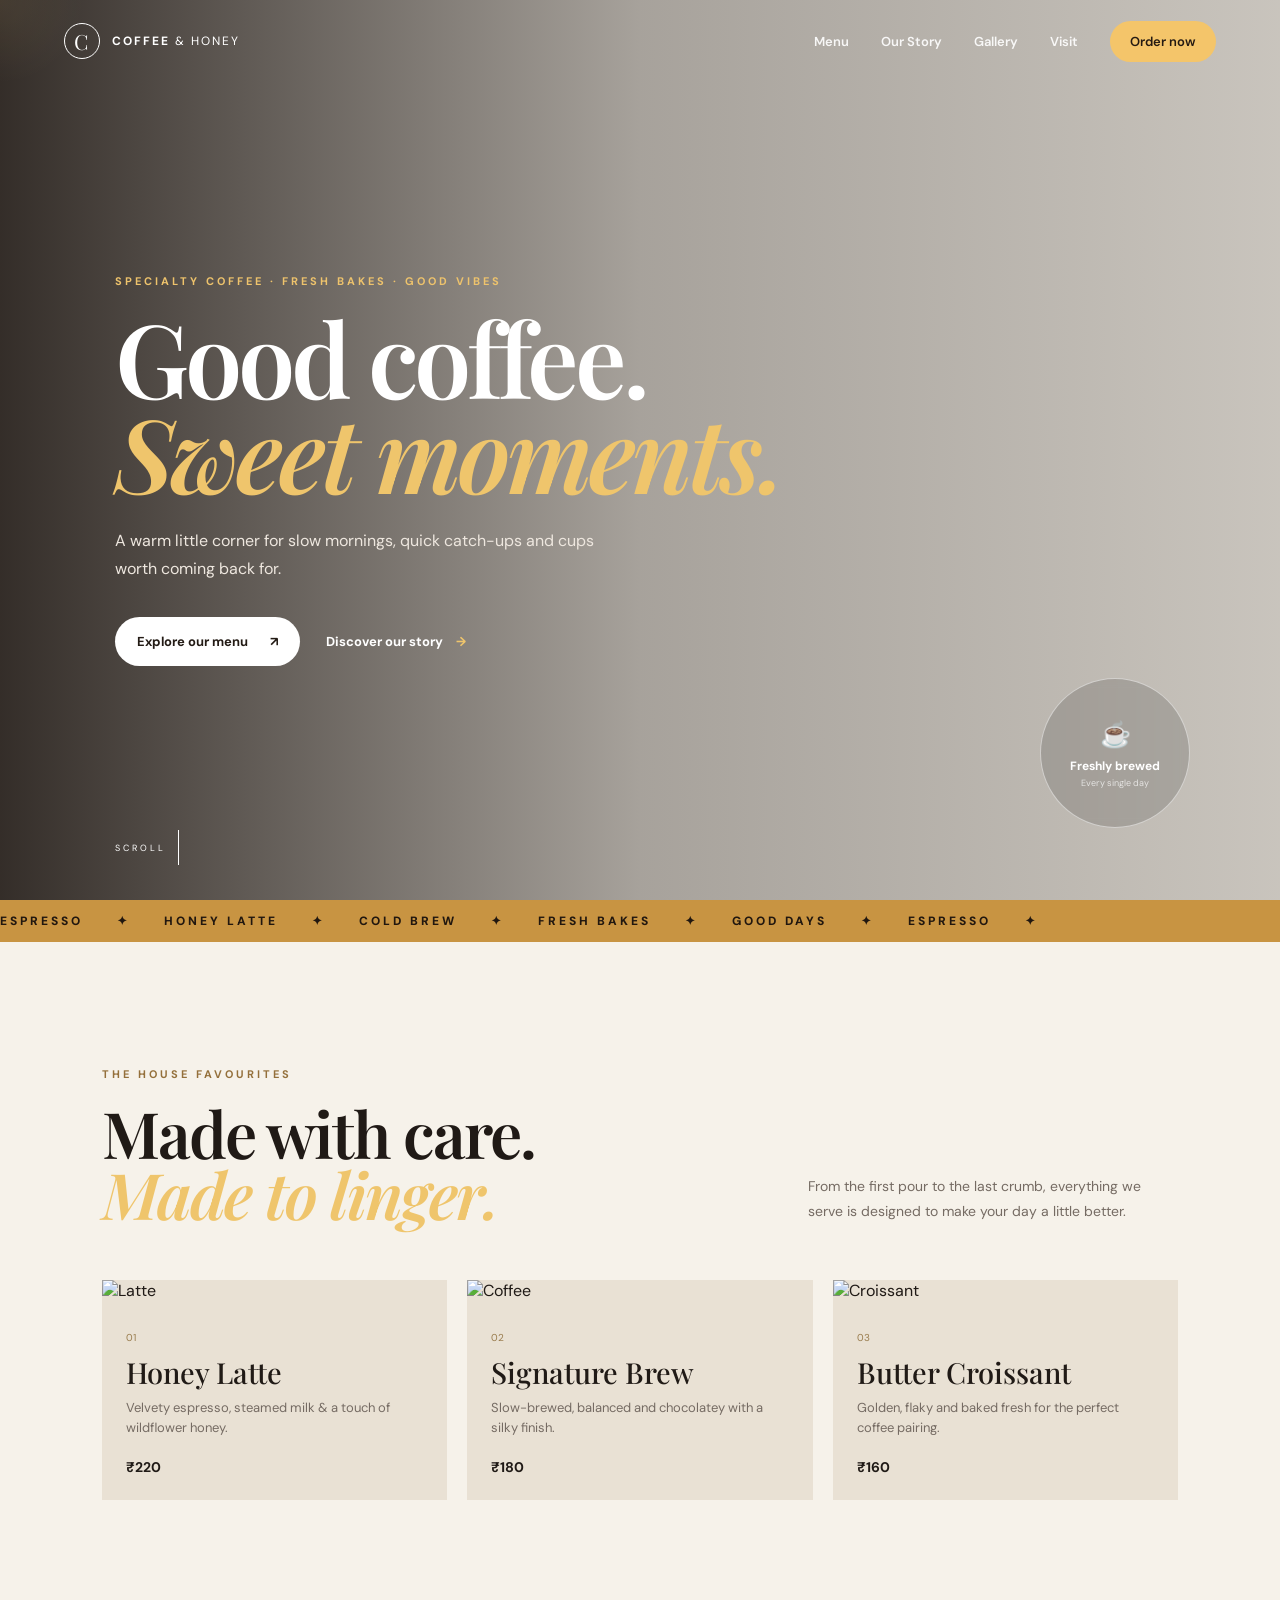
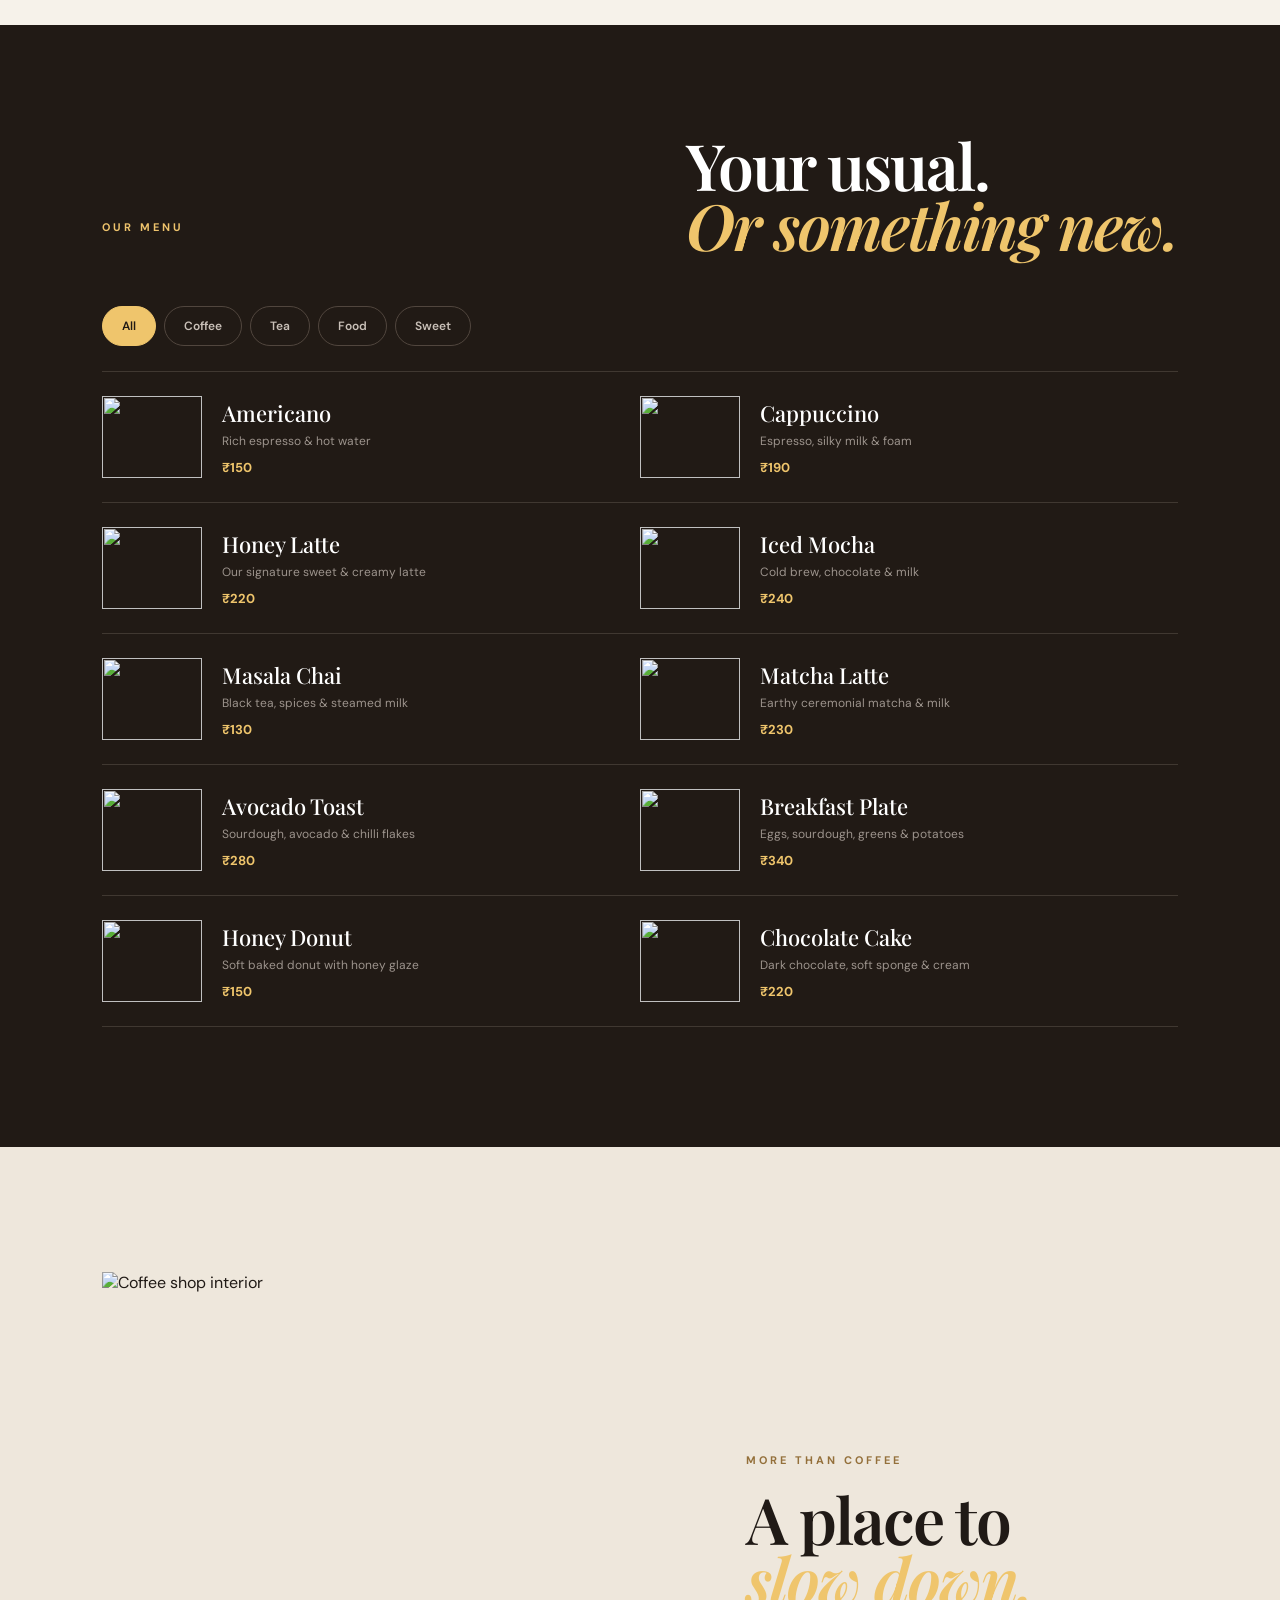
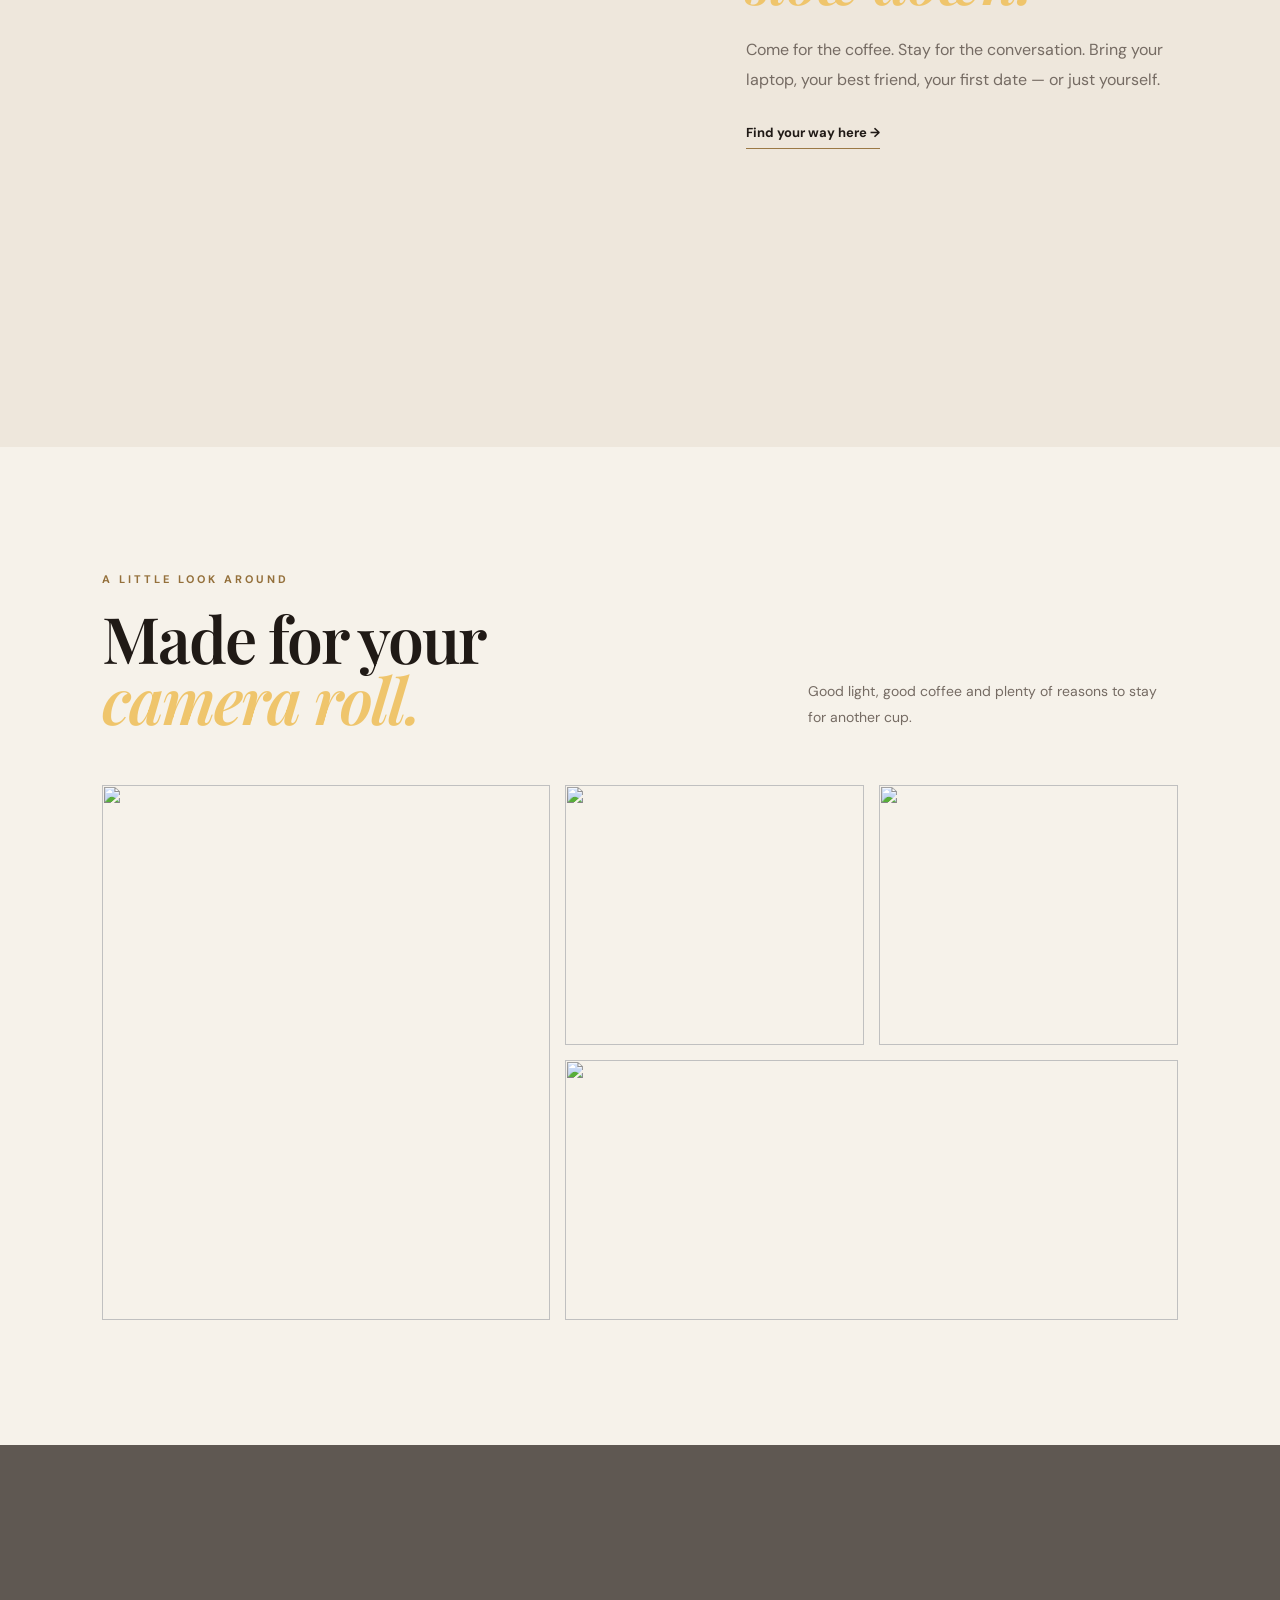
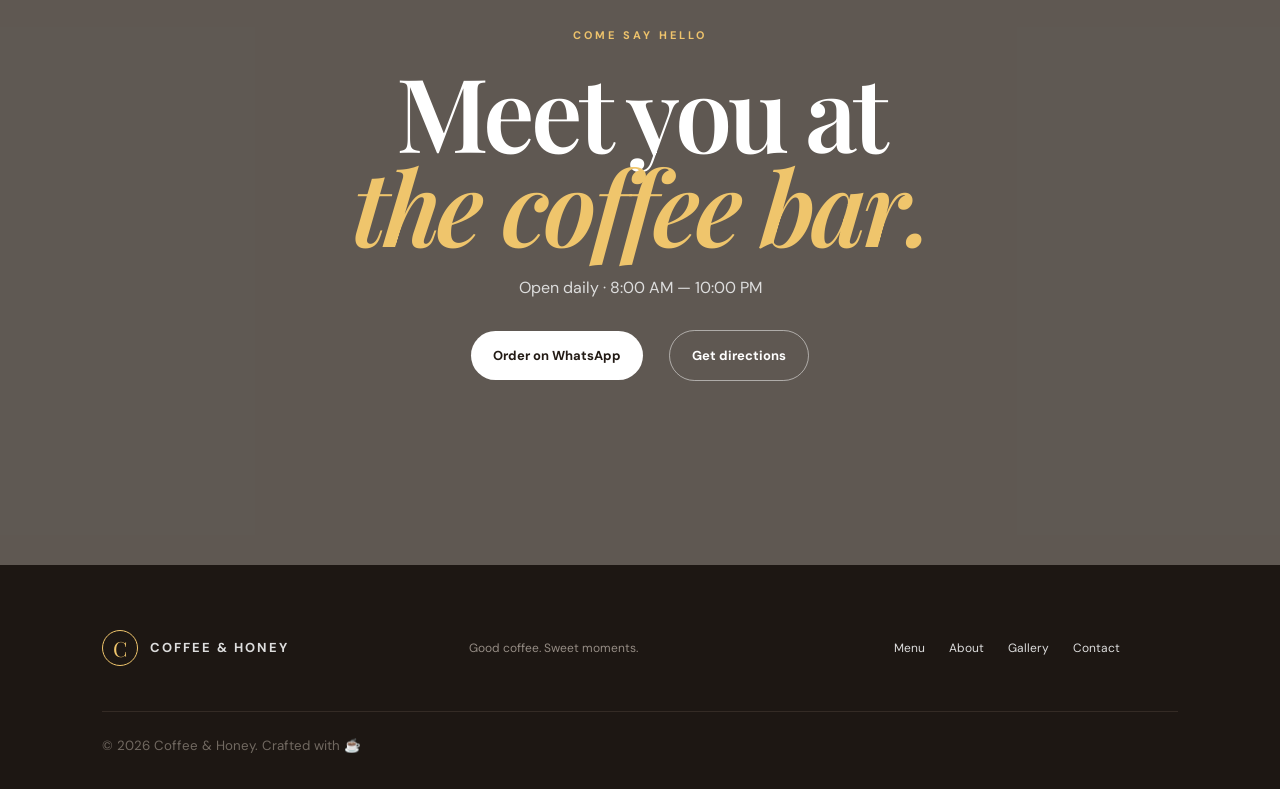
==== commit f6a43966: "Create cup to coffee spill hero animation" ====
--- a/index.html
+++ b/index.html
@@ -3,285 +3,120 @@
 <head>
   <meta charset="UTF-8">
   <meta name="viewport" content="width=device-width, initial-scale=1.0">
-  <title>Coffee & Honey — Good Coffee. Sweet Moments.</title>
-  <meta name="description" content="Coffee & Honey — crafted coffee, fresh bakes and sweet moments.">
+  <title>Coffee & Honey — Crafted for your everyday</title>
+  <meta name="description" content="Coffee & Honey — specialty coffee, fresh bakes and sweet moments.">
   <link rel="preconnect" href="https://fonts.googleapis.com">
   <link rel="preconnect" href="https://fonts.gstatic.com" crossorigin>
-  <link href="https://fonts.googleapis.com/css2?family=DM+Sans:wght@400;500;600;700&family=Playfair+Display:ital,wght@0,500;0,600;1,500;1,600&display=swap" rel="stylesheet">
+  <link href="https://fonts.googleapis.com/css2?family=DM+Sans:wght@400;500;600;700&family=Playfair+Display:wght@500;600;700&display=swap" rel="stylesheet">
   <link rel="stylesheet" href="style.css">
 </head>
 <body>
+  <div class="cursor-glow"></div>
 
-  <header class="site-nav" id="siteNav">
-    <a href="#home" class="brand">
-      <span class="brand-ring">C</span>
-      <span>COFFEE <i>&</i> HONEY</span>
+  <header class="nav" id="nav">
+    <a class="brand" href="#home">
+      <span class="brand-mark">C</span>
+      <span><b>COFFEE</b> & HONEY</span>
     </a>
-
-    <button class="nav-toggle" type="button" aria-label="Toggle navigation">
-      <span></span><span></span><span></span>
-    </button>
-
-    <nav class="nav-menu">
-      <a href="#menu">Menu</a>
-      <a href="#story">Our Story</a>
-      <a href="#gallery">Gallery</a>
-      <a href="#visit">Visit</a>
-      <a class="nav-order" href="#visit">Order now</a>
+    <button class="menu-toggle" aria-label="Open menu"><span></span><span></span><span></span></button>
+    <nav class="nav-links">
+      <a href="#menu">Menu</a><a href="#story">Our Story</a><a href="#gallery">Gallery</a><a href="#visit">Visit</a>
+      <a class="nav-cta" href="#visit">Order now</a>
     </nav>
   </header>
 
-  <main>
-
-    <!-- =========================================================
-         HERO + CUP-TO-COFFEE-SPELL SCROLL SCENE
-         ========================================================= -->
-    <section class="spill-hero" id="home">
-
-      <div class="hero-backdrop"></div>
-      <div class="hero-soft-grain"></div>
-
-      <div class="hero-copy">
+  <main id="home">
+    <section class="hero">
+      <div class="hero-image"></div>
+      <div class="hero-overlay"></div>
+      <div class="hero-content reveal">
         <p class="eyebrow">SPECIALTY COFFEE · FRESH BAKES · GOOD VIBES</p>
         <h1>Good coffee.<br><em>Sweet moments.</em></h1>
-        <p class="hero-description">
-          A warm little corner for slow mornings, quick catch-ups and cups worth coming back for.
-        </p>
+        <p class="hero-copy">A warm little corner for slow mornings, quick catch-ups and cups worth coming back for.</p>
         <div class="hero-actions">
-          <a class="hero-btn" href="#menu">Explore our menu <span>↗</span></a>
-          <a class="hero-link" href="#story">Discover our story <span>→</span></a>
+          <a class="btn btn-light" href="#menu">Explore our menu <span>↗</span></a>
+          <a class="text-link" href="#story">Discover our story <span>→</span></a>
         </div>
       </div>
-
-      <!-- The hero object the user sees first -->
-      <div class="cup-stage" aria-hidden="true">
-        <div class="cup-halo"></div>
-        <div class="cup-shadow"></div>
-
-        <div class="coffee-cup">
-          <div class="cup-lid">
-            <span class="lid-slot"></span>
-          </div>
-
-          <div class="cup-body">
-            <div class="cup-gloss"></div>
-
-            <div class="cup-brand">
-              <div class="cup-brand-mark">C</div>
-              <div class="cup-brand-name">COFFEE <span>&amp;</span> HONEY</div>
-              <div class="cup-brand-line"></div>
-              <div class="cup-brand-tag">GOOD COFFEE · SWEET MOMENTS</div>
-            </div>
-          </div>
-
-          <div class="cup-base"></div>
-        </div>
-
-        <!-- Coffee pouring out of the cup -->
-        <div class="pour">
-          <div class="pour-liquid"></div>
-          <span class="pour-drop pour-drop-a"></span>
-          <span class="pour-drop pour-drop-b"></span>
-        </div>
-      </div>
-
-      <div class="scroll-prompt">
-        <span>SCROLL TO POUR</span>
-        <i></i>
-      </div>
-
-      <!-- Liquid flood that takes over the page -->
-      <div class="coffee-flood" aria-hidden="true">
-        <div class="flood-wave"></div>
-        <div class="flood-shimmer"></div>
-        <span class="flood-drop flood-drop-1"></span>
-        <span class="flood-drop flood-drop-2"></span>
-        <span class="flood-drop flood-drop-3"></span>
-      </div>
-
+      <div class="scroll-cue">SCROLL <span></span></div>
+      <div class="hero-badge"><span>☕</span><b>Freshly brewed</b><small>Every single day</small></div>
     </section>
 
-    <!-- Everything after the hero becomes the coffee-toned experience -->
-    <div class="coffee-world">
+    <section class="marquee">
+      <div>ESPRESSO <i>✦</i> HONEY LATTE <i>✦</i> COLD BREW <i>✦</i> FRESH BAKES <i>✦</i> GOOD DAYS <i>✦</i> ESPRESSO <i>✦</i></div>
+    </section>
 
-      <section class="signature section" id="story">
-        <div class="section-heading reveal">
-          <div>
-            <p class="eyebrow">THE HOUSE FAVOURITES</p>
-            <h2>Made with care.<br><em>Made to linger.</em></h2>
-          </div>
-          <p>From the first pour to the last crumb, everything we serve is made for a slower, sweeter kind of day.</p>
+    <section class="section signature" id="story">
+      <div class="section-head reveal">
+        <div><p class="eyebrow dark">THE HOUSE FAVOURITES</p><h2>Made with care.<br><em>Made to linger.</em></h2></div>
+        <p>From the first pour to the last crumb, everything we serve is designed to make your day a little better.</p>
+      </div>
+      <div class="cards">
+        <article class="feature-card reveal">
+          <img src="https://images.unsplash.com/photo-1541167760496-1628856ab772?auto=format&fit=crop&w=1000&q=85" alt="Latte">
+          <div><span>01</span><h3>Honey Latte</h3><p>Velvety espresso, steamed milk & a touch of wildflower honey.</p><b>₹220</b></div>
+        </article>
+        <article class="feature-card reveal">
+          <img src="https://images.unsplash.com/photo-1495474472287-4d71bcdd2085?auto=format&fit=crop&w=1000&q=85" alt="Coffee">
+          <div><span>02</span><h3>Signature Brew</h3><p>Slow-brewed, balanced and chocolatey with a silky finish.</p><b>₹180</b></div>
+        </article>
+        <article class="feature-card reveal">
+          <img src="https://images.unsplash.com/photo-1509440159596-0249088772ff?auto=format&fit=crop&w=1000&q=85" alt="Croissant">
+          <div><span>03</span><h3>Butter Croissant</h3><p>Golden, flaky and baked fresh for the perfect coffee pairing.</p><b>₹160</b></div>
+        </article>
+      </div>
+    </section>
+
+    <section class="menu-section" id="menu">
+      <div class="section menu-inner">
+        <div class="menu-title reveal">
+          <p class="eyebrow">OUR MENU</p>
+          <h2>Your usual.<br><em>Or something new.</em></h2>
         </div>
-
-        <div class="signature-grid">
-          <article class="signature-card reveal">
-            <div class="signature-image">
-              <img src="https://images.unsplash.com/photo-1541167760496-1628856ab772?auto=format&fit=crop&w=1200&q=85" alt="Honey latte">
-            </div>
-            <div class="signature-content">
-              <span>01</span>
-              <h3>Honey Latte</h3>
-              <p>Velvety espresso, steamed milk and a gentle touch of wildflower honey.</p>
-              <strong>₹220</strong>
-            </div>
-          </article>
-
-          <article class="signature-card reveal">
-            <div class="signature-image">
-              <img src="https://images.unsplash.com/photo-1495474472287-4d71bcdd2085?auto=format&fit=crop&w=1200&q=85" alt="Fresh coffee">
-            </div>
-            <div class="signature-content">
-              <span>02</span>
-              <h3>Signature Brew</h3>
-              <p>Slow-brewed, balanced and chocolatey with a silky finish.</p>
-              <strong>₹180</strong>
-            </div>
-          </article>
-
-          <article class="signature-card reveal">
-            <div class="signature-image">
-              <img src="https://images.unsplash.com/photo-1509440159596-0249088772ff?auto=format&fit=crop&w=1200&q=85" alt="Fresh croissant">
-            </div>
-            <div class="signature-content">
-              <span>03</span>
-              <h3>Butter Croissant</h3>
-              <p>Golden, flaky and baked fresh for the perfect coffee pairing.</p>
-              <strong>₹160</strong>
-            </div>
-          </article>
-        </div>
-      </section>
-
-      <section class="menu section" id="menu">
-        <div class="section-heading reveal">
-          <div>
-            <p class="eyebrow">OUR MENU</p>
-            <h2>Your usual.<br><em>Or something new.</em></h2>
-          </div>
-          <p>Keep the coffee coming. Choose your favourite, try something new, and stay as long as you'd like.</p>
-        </div>
-
-        <div class="menu-tabs reveal">
+        <div class="tabs reveal">
           <button class="active" data-filter="all">All</button>
           <button data-filter="coffee">Coffee</button>
           <button data-filter="tea">Tea</button>
           <button data-filter="food">Food</button>
           <button data-filter="sweet">Sweet</button>
         </div>
+        <div class="menu-grid">
+          <article class="menu-item reveal" data-cat="coffee"><div class="menu-thumb"><img src="https://images.unsplash.com/photo-1498804103079-a6351b050096?auto=format&fit=crop&w=600&q=80" alt=""></div><div><h3>Americano</h3><p>Rich espresso & hot water</p><strong>₹150</strong></div></article>
+          <article class="menu-item reveal" data-cat="coffee"><div class="menu-thumb"><img src="https://images.unsplash.com/photo-1572442388796-11668a67e53d?auto=format&fit=crop&w=600&q=80" alt=""></div><div><h3>Cappuccino</h3><p>Espresso, silky milk & foam</p><strong>₹190</strong></div></article>
+          <article class="menu-item reveal" data-cat="coffee"><div class="menu-thumb"><img src="https://images.unsplash.com/photo-1534778101976-62847782c213?auto=format&fit=crop&w=600&q=80" alt=""></div><div><h3>Honey Latte</h3><p>Our signature sweet & creamy latte</p><strong>₹220</strong></div></article>
+          <article class="menu-item reveal" data-cat="coffee"><div class="menu-thumb"><img src="https://images.unsplash.com/photo-1517701604599-bb29b565090c?auto=format&fit=crop&w=600&q=80" alt=""></div><div><h3>Iced Mocha</h3><p>Cold brew, chocolate & milk</p><strong>₹240</strong></div></article>
+          <article class="menu-item reveal" data-cat="tea"><div class="menu-thumb"><img src="https://images.unsplash.com/photo-1544787219-7f47ccb76574?auto=format&fit=crop&w=600&q=80" alt=""></div><div><h3>Masala Chai</h3><p>Black tea, spices & steamed milk</p><strong>₹130</strong></div></article>
+          <article class="menu-item reveal" data-cat="tea"><div class="menu-thumb"><img src="https://images.unsplash.com/photo-1594631252845-29fc4cc8cde9?auto=format&fit=crop&w=600&q=80" alt=""></div><div><h3>Matcha Latte</h3><p>Earthy ceremonial matcha & milk</p><strong>₹230</strong></div></article>
+          <article class="menu-item reveal" data-cat="food"><div class="menu-thumb"><img src="https://images.unsplash.com/photo-1482049016688-2d3e1b311543?auto=format&fit=crop&w=600&q=80" alt=""></div><div><h3>Avocado Toast</h3><p>Sourdough, avocado & chilli flakes</p><strong>₹280</strong></div></article>
+          <article class="menu-item reveal" data-cat="food"><div class="menu-thumb"><img src="https://images.unsplash.com/photo-1525351484163-7529414344d8?auto=format&fit=crop&w=600&q=80" alt=""></div><div><h3>Breakfast Plate</h3><p>Eggs, sourdough, greens & potatoes</p><strong>₹340</strong></div></article>
+          <article class="menu-item reveal" data-cat="sweet"><div class="menu-thumb"><img src="https://images.unsplash.com/photo-1551024506-0bccd828d307?auto=format&fit=crop&w=600&q=80" alt=""></div><div><h3>Honey Donut</h3><p>Soft baked donut with honey glaze</p><strong>₹150</strong></div></article>
+          <article class="menu-item reveal" data-cat="sweet"><div class="menu-thumb"><img src="https://images.unsplash.com/photo-1578985545062-69928b1d9587?auto=format&fit=crop&w=600&q=80" alt=""></div><div><h3>Chocolate Cake</h3><p>Dark chocolate, soft sponge & cream</p><strong>₹220</strong></div></article>
+        </div>
+      </div>
+    </section>
 
-        <div class="menu-list">
-          <article class="menu-item reveal" data-cat="coffee">
-            <div class="menu-thumb"><img src="https://images.unsplash.com/photo-1498804103079-a6351b050096?auto=format&fit=crop&w=700&q=80" alt=""></div>
-            <div><h3>Americano</h3><p>Rich espresso &amp; hot water</p></div><strong>₹150</strong>
-          </article>
+    <section class="experience section">
+      <div class="experience-photo reveal"><img src="https://images.unsplash.com/photo-1445116572660-236099ec97a0?auto=format&fit=crop&w=1400&q=85" alt="Coffee shop interior"></div>
+      <div class="experience-copy reveal"><p class="eyebrow dark">MORE THAN COFFEE</p><h2>A place to<br><em>slow down.</em></h2><p>Come for the coffee. Stay for the conversation. Bring your laptop, your best friend, your first date — or just yourself.</p><a href="#visit" class="dark-link">Find your way here →</a></div>
+    </section>
 
-          <article class="menu-item reveal" data-cat="coffee">
-            <div class="menu-thumb"><img src="https://images.unsplash.com/photo-1572442388796-11668a67e53d?auto=format&fit=crop&w=700&q=80" alt=""></div>
-            <div><h3>Cappuccino</h3><p>Espresso, silky milk &amp; foam</p></div><strong>₹190</strong>
-          </article>
+    <section class="gallery section" id="gallery">
+      <div class="section-head reveal"><div><p class="eyebrow dark">A LITTLE LOOK AROUND</p><h2>Made for your<br><em>camera roll.</em></h2></div><p>Good light, good coffee and plenty of reasons to stay for another cup.</p></div>
+      <div class="gallery-grid">
+        <img class="g1 reveal" src="https://images.unsplash.com/photo-1447933601403-0c6688de566e?auto=format&fit=crop&w=1000&q=85" alt="">
+        <img class="g2 reveal" src="https://images.unsplash.com/photo-1512568400610-62da28bc8a13?auto=format&fit=crop&w=1000&q=85" alt="">
+        <img class="g3 reveal" src="https://images.unsplash.com/photo-1554118811-1e0d58224f24?auto=format&fit=crop&w=1000&q=85" alt="">
+        <img class="g4 reveal" src="https://images.unsplash.com/photo-1495474472287-4d71bcdd2085?auto=format&fit=crop&w=1000&q=85" alt="">
+      </div>
+    </section>
 
-          <article class="menu-item reveal" data-cat="coffee">
-            <div class="menu-thumb"><img src="https://images.unsplash.com/photo-1534778101976-62847782c213?auto=format&fit=crop&w=700&q=80" alt=""></div>
-            <div><h3>Honey Latte</h3><p>Our signature sweet &amp; creamy latte</p></div><strong>₹220</strong>
-          </article>
-
-          <article class="menu-item reveal" data-cat="coffee">
-            <div class="menu-thumb"><img src="https://images.unsplash.com/photo-1517701604599-bb29b565090c?auto=format&fit=crop&w=700&q=80" alt=""></div>
-            <div><h3>Iced Mocha</h3><p>Cold brew, chocolate &amp; milk</p></div><strong>₹240</strong>
-          </article>
-
-          <article class="menu-item reveal" data-cat="tea">
-            <div class="menu-thumb"><img src="https://images.unsplash.com/photo-1544787219-7f47ccb76574?auto=format&fit=crop&w=700&q=80" alt=""></div>
-            <div><h3>Masala Chai</h3><p>Black tea, spices &amp; steamed milk</p></div><strong>₹130</strong>
-          </article>
-
-          <article class="menu-item reveal" data-cat="tea">
-            <div class="menu-thumb"><img src="https://images.unsplash.com/photo-1594631252845-29fc4cc8cde9?auto=format&fit=crop&w=700&q=80" alt=""></div>
-            <div><h3>Matcha Latte</h3><p>Earthy matcha &amp; creamy milk</p></div><strong>₹230</strong>
-          </article>
-
-          <article class="menu-item reveal" data-cat="food">
-            <div class="menu-thumb"><img src="https://images.unsplash.com/photo-1482049016688-2d3e1b311543?auto=format&fit=crop&w=700&q=80" alt=""></div>
-            <div><h3>Avocado Toast</h3><p>Sourdough, avocado &amp; chilli flakes</p></div><strong>₹280</strong>
-          </article>
-
-          <article class="menu-item reveal" data-cat="food">
-            <div class="menu-thumb"><img src="https://images.unsplash.com/photo-1525351484163-7529414344d8?auto=format&fit=crop&w=700&q=80" alt=""></div>
-            <div><h3>Breakfast Plate</h3><p>Eggs, sourdough, greens &amp; potatoes</p></div><strong>₹340</strong>
-          </article>
-
-          <article class="menu-item reveal" data-cat="sweet">
-            <div class="menu-thumb"><img src="https://images.unsplash.com/photo-1551024506-0bccd828d307?auto=format&fit=crop&w=700&q=80" alt=""></div>
-            <div><h3>Honey Donut</h3><p>Soft baked donut with honey glaze</p></div><strong>₹150</strong>
-          </article>
-
-          <article class="menu-item reveal" data-cat="sweet">
-            <div class="menu-thumb"><img src="https://images.unsplash.com/photo-1578985545062-69928b1d9587?auto=format&fit=crop&w=700&q=80" alt=""></div>
-            <div><h3>Chocolate Cake</h3><p>Dark chocolate, soft sponge &amp; cream</p></div><strong>₹220</strong>
-          </article>
-        </div>
-      </section>
-
-      <section class="story section">
-        <div class="story-photo reveal">
-          <img src="https://images.unsplash.com/photo-1445116572660-236099ec97a0?auto=format&fit=crop&w=1500&q=85" alt="Coffee shop interior">
-        </div>
-        <div class="story-copy reveal">
-          <p class="eyebrow">MORE THAN COFFEE</p>
-          <h2>A place to<br><em>slow down.</em></h2>
-          <p>Come for the coffee. Stay for the conversation. Bring your laptop, your best friend, your first date — or just yourself.</p>
-          <a href="#visit" class="story-link">Find your way here →</a>
-        </div>
-      </section>
-
-      <section class="gallery section" id="gallery">
-        <div class="section-heading reveal">
-          <div>
-            <p class="eyebrow">A LITTLE LOOK AROUND</p>
-            <h2>Made for your<br><em>camera roll.</em></h2>
-          </div>
-          <p>Good light, good coffee and plenty of reasons to stay for another cup.</p>
-        </div>
-
-        <div class="gallery-grid">
-          <img class="gallery-a reveal" src="https://images.unsplash.com/photo-1447933601403-0c6688de566e?auto=format&fit=crop&w=1200&q=85" alt="">
-          <img class="gallery-b reveal" src="https://images.unsplash.com/photo-1512568400610-62da28bc8a13?auto=format&fit=crop&w=1000&q=85" alt="">
-          <img class="gallery-c reveal" src="https://images.unsplash.com/photo-1554118811-1e0d58224f24?auto=format&fit=crop&w=1000&q=85" alt="">
-          <img class="gallery-d reveal" src="https://images.unsplash.com/photo-1495474472287-4d71bcdd2085?auto=format&fit=crop&w=1200&q=85" alt="">
-        </div>
-      </section>
-
-      <section class="visit" id="visit">
-        <div class="visit-bg"></div>
-        <div class="visit-overlay"></div>
-        <div class="visit-content reveal">
-          <p class="eyebrow">COME SAY HELLO</p>
-          <h2>Meet you at<br><em>the coffee bar.</em></h2>
-          <p>Open daily · 8:00 AM — 10:00 PM</p>
-          <div class="visit-actions">
-            <a class="hero-btn" href="https://wa.me/919999999999?text=Hi%20Coffee%20%26%20Honey%2C%20I'd%20like%20to%20order." target="_blank">Order on WhatsApp</a>
-            <a class="outline-btn" href="https://www.google.com/maps" target="_blank">Get directions</a>
-          </div>
-        </div>
-      </section>
-
-    </div>
+    <section class="visit" id="visit">
+      <div class="visit-bg"></div><div class="visit-overlay"></div>
+      <div class="visit-content reveal"><p class="eyebrow">COME SAY HELLO</p><h2>Meet you at<br><em>the coffee bar.</em></h2><p>Open daily · 8:00 AM — 10:00 PM</p><div class="visit-buttons"><a class="btn btn-light" href="https://wa.me/919999999999?text=Hi%20Coffee%20%26%20Honey%2C%20I'd%20like%20to%20order." target="_blank">Order on WhatsApp</a><a class="btn btn-outline" href="https://www.google.com/maps" target="_blank">Get directions</a></div></div>
+    </section>
   </main>
 
-  <footer class="footer">
-    <div class="footer-brand">
-      <span class="brand-ring">C</span>
-      <b>COFFEE <i>&amp;</i> HONEY</b>
-    </div>
-    <p>Good coffee. Sweet moments.</p>
-    <div class="footer-links">
-      <a href="#menu">Menu</a>
-      <a href="#story">About</a>
-      <a href="#gallery">Gallery</a>
-      <a href="#visit">Contact</a>
-    </div>
-    <small>© 2026 Coffee &amp; Honey · Crafted with ☕</small>
-  </footer>
+  <footer><div class="footer-brand"><span class="brand-mark">C</span><b>COFFEE & HONEY</b></div><p>Good coffee. Sweet moments.</p><div class="footer-links"><a href="#menu">Menu</a><a href="#story">About</a><a href="#gallery">Gallery</a><a href="#visit">Contact</a></div><small>© 2026 Coffee & Honey. Crafted with ☕</small></footer>
 
   <script src="script.js"></script>
 </body>
--- a/style.css
+++ b/style.css
@@ -1,1144 +1 @@
-*{
-  box-sizing:border-box;
-  margin:0;
-  padding:0;
-}
-
-:root{
-  --cream:#f6f0e5;
-  --cream-2:#eee4d4;
-  --ink:#241914;
-  --coffee:#3a2014;
-  --coffee-dark:#24130c;
-  --coffee-mid:#54301d;
-  --honey:#dca44d;
-  --line:rgba(255,255,255,.13);
-}
-
-html{
-  scroll-behavior:smooth;
-}
-
-body{
-  font-family:"DM Sans",sans-serif;
-  background:var(--cream);
-  color:var(--ink);
-  overflow-x:hidden;
-}
-
-a{
-  color:inherit;
-  text-decoration:none;
-}
-
-img{
-  display:block;
-  width:100%;
-}
-
-/* ---------------- NAV ---------------- */
-
-.site-nav{
-  position:fixed;
-  z-index:100;
-  top:0;
-  left:0;
-  width:100%;
-  height:82px;
-  display:flex;
-  align-items:center;
-  justify-content:space-between;
-  padding:0 5vw;
-  color:#fff;
-  transition:.35s ease;
-}
-
-.site-nav.scrolled{
-  height:68px;
-  background:rgba(36,19,12,.90);
-  backdrop-filter:blur(14px);
-}
-
-.brand{
-  display:flex;
-  align-items:center;
-  gap:12px;
-  font-size:12px;
-  font-weight:700;
-  letter-spacing:2px;
-}
-
-.brand i{
-  font-style:normal;
-  color:var(--honey);
-}
-
-.brand-ring{
-  display:grid;
-  place-items:center;
-  width:38px;
-  height:38px;
-  border:1px solid rgba(255,255,255,.72);
-  border-radius:50%;
-  font:500 22px "Playfair Display",serif;
-}
-
-.nav-menu{
-  display:flex;
-  align-items:center;
-  gap:31px;
-  font-size:13px;
-  font-weight:600;
-}
-
-.nav-menu a{
-  opacity:.9;
-  transition:.2s;
-}
-
-.nav-menu a:hover{
-  opacity:1;
-}
-
-.nav-order{
-  padding:13px 21px;
-  border-radius:50px;
-  background:#fff;
-  color:var(--ink);
-}
-
-.nav-toggle{
-  display:none;
-  border:0;
-  background:transparent;
-  cursor:pointer;
-}
-
-.nav-toggle span{
-  display:block;
-  width:24px;
-  height:2px;
-  margin:5px 0;
-  background:#fff;
-}
-
-/* ---------------- HERO ---------------- */
-
-.spill-hero{
-  position:relative;
-  height:190vh;
-  min-height:1450px;
-  overflow:visible;
-  background:var(--cream);
-}
-
-.hero-backdrop{
-  position:absolute;
-  inset:0 0 auto 0;
-  height:100vh;
-  background:
-    linear-gradient(180deg,rgba(41,23,15,.05),rgba(246,240,229,0) 72%),
-    radial-gradient(circle at 50% 32%,rgba(220,164,77,.17),transparent 30%),
-    var(--cream);
-}
-
-.hero-soft-grain{
-  position:absolute;
-  inset:0;
-  height:100vh;
-  opacity:.14;
-  pointer-events:none;
-  background-image:
-    radial-gradient(rgba(36,25,20,.3) .5px, transparent .6px);
-  background-size:4px 4px;
-}
-
-.hero-copy{
-  position:sticky;
-  top:0;
-  height:100vh;
-  z-index:5;
-  display:flex;
-  flex-direction:column;
-  align-items:center;
-  justify-content:flex-start;
-  padding-top:18vh;
-  text-align:center;
-}
-
-.eyebrow{
-  color:var(--honey);
-  font-size:10px;
-  font-weight:700;
-  letter-spacing:3.2px;
-}
-
-.hero-copy h1{
-  margin-top:22px;
-  font:600 clamp(62px,8vw,118px)/.88 "Playfair Display",serif;
-  letter-spacing:-4px;
-  color:var(--ink);
-}
-
-.hero-copy h1 em{
-  font-style:italic;
-  color:var(--honey);
-}
-
-.hero-description{
-  max-width:470px;
-  margin-top:25px;
-  color:#70645b;
-  font-size:15px;
-  line-height:1.8;
-}
-
-.hero-actions{
-  display:flex;
-  align-items:center;
-  gap:24px;
-  margin-top:30px;
-}
-
-.hero-btn{
-  display:inline-flex;
-  align-items:center;
-  gap:20px;
-  padding:16px 22px;
-  border-radius:50px;
-  background:#fff;
-  color:var(--ink);
-  font-size:13px;
-  font-weight:700;
-  box-shadow:0 12px 35px rgba(52,31,19,.10);
-  transition:.3s ease;
-}
-
-.hero-btn:hover{
-  transform:translateY(-3px);
-}
-
-.hero-link{
-  color:var(--ink);
-  font-size:13px;
-  font-weight:700;
-}
-
-.hero-link span{
-  margin-left:9px;
-  color:var(--honey);
-}
-
-/* ---------------- CENTER CUP ---------------- */
-
-.cup-stage{
-  position:fixed;
-  z-index:30;
-  top:50%;
-  left:50%;
-  width:270px;
-  height:410px;
-  transform:
-    translate(-50%,-50%)
-    translateY(calc(var(--spill-progress,0) * 14vh))
-    rotate(calc(var(--spill-progress,0) * 16deg))
-    scale(calc(1 - var(--spill-progress,0) * .12));
-  transform-origin:center center;
-  pointer-events:none;
-  transition:transform .06s linear;
-}
-
-.cup-halo{
-  position:absolute;
-  left:50%;
-  top:48%;
-  width:310px;
-  height:310px;
-  transform:translate(-50%,-50%);
-  border-radius:50%;
-  background:radial-gradient(circle,rgba(220,164,77,.15),rgba(220,164,77,0) 70%);
-  filter:blur(3px);
-}
-
-.cup-shadow{
-  position:absolute;
-  left:50%;
-  bottom:3px;
-  width:210px;
-  height:34px;
-  transform:translateX(-50%);
-  border-radius:50%;
-  background:rgba(38,20,12,.20);
-  filter:blur(15px);
-}
-
-.coffee-cup{
-  position:absolute;
-  left:50%;
-  top:27px;
-  width:210px;
-  height:325px;
-  transform:translateX(-50%);
-}
-
-.cup-body{
-  position:absolute;
-  left:0;
-  bottom:10px;
-  width:210px;
-  height:270px;
-  overflow:hidden;
-  clip-path:polygon(4% 0,96% 0,88% 100%,12% 100%);
-  background:
-    linear-gradient(90deg,#ece7de 0%,#fffdf9 22%,#f8f4ed 68%,#ded8ce 100%);
-  box-shadow:0 18px 35px rgba(40,22,13,.13);
-}
-
-.cup-body::before{
-  content:"";
-  position:absolute;
-  inset:0;
-  background:linear-gradient(104deg,rgba(255,255,255,.75),transparent 26%,transparent 76%,rgba(0,0,0,.06));
-}
-
-.cup-gloss{
-  position:absolute;
-  left:17px;
-  top:24px;
-  width:25px;
-  height:205px;
-  border-radius:50%;
-  background:linear-gradient(90deg,rgba(255,255,255,.62),rgba(255,255,255,0));
-  filter:blur(2px);
-}
-
-.cup-brand{
-  position:absolute;
-  left:50%;
-  top:62px;
-  transform:translateX(-50%);
-  width:150px;
-  text-align:center;
-  color:#3d2519;
-}
-
-.cup-brand-mark{
-  display:grid;
-  place-items:center;
-  width:72px;
-  height:72px;
-  margin:0 auto 11px;
-  border:2px solid #3d2519;
-  border-radius:50%;
-  font:500 43px "Playfair Display",serif;
-}
-
-.cup-brand-name{
-  font-size:10px;
-  font-weight:800;
-  letter-spacing:2.2px;
-}
-
-.cup-brand-name span{
-  color:#bb8540;
-}
-
-.cup-brand-line{
-  width:55px;
-  height:1px;
-  margin:10px auto;
-  background:#3d2519;
-  opacity:.3;
-}
-
-.cup-brand-tag{
-  font-size:5.8px;
-  font-weight:700;
-  letter-spacing:1px;
-  opacity:.6;
-}
-
-.cup-base{
-  position:absolute;
-  left:50%;
-  bottom:0;
-  width:164px;
-  height:16px;
-  transform:translateX(-50%);
-  border-radius:50%;
-  background:#ded6cb;
-}
-
-.cup-lid{
-  position:absolute;
-  z-index:5;
-  left:50%;
-  top:0;
-  width:220px;
-  height:64px;
-  transform:translateX(-50%);
-  border-radius:50% 50% 43% 43%;
-  background:linear-gradient(180deg,#4d4c47,#292824);
-  box-shadow:0 8px 15px rgba(0,0,0,.23);
-}
-
-.cup-lid::after{
-  content:"";
-  position:absolute;
-  left:50%;
-  bottom:-7px;
-  width:194px;
-  height:18px;
-  transform:translateX(-50%);
-  border-radius:50%;
-  background:#302f2b;
-}
-
-.lid-slot{
-  position:absolute;
-  left:50%;
-  top:13px;
-  width:68px;
-  height:13px;
-  transform:translateX(-50%);
-  border-radius:50%;
-  background:#12120f;
-  box-shadow:inset 0 2px 4px rgba(255,255,255,.06);
-}
-
-/* ---------------- POUR ---------------- */
-
-.pour{
-  position:absolute;
-  z-index:6;
-  left:58%;
-  top:55px;
-  width:65px;
-  height:390px;
-  transform:
-    rotate(-7deg)
-    scaleY(var(--spill-progress,0));
-  transform-origin:top center;
-  opacity:var(--spill-progress,0);
-}
-
-.pour-liquid{
-  position:absolute;
-  left:50%;
-  top:0;
-  width:26px;
-  height:355px;
-  transform:translateX(-50%);
-  border-radius:50%;
-  background:linear-gradient(90deg,#33190e,#6d3c22 49%,#32180d);
-  box-shadow:0 3px 15px rgba(47,22,10,.20);
-}
-
-.pour-liquid::after{
-  content:"";
-  position:absolute;
-  left:-4px;
-  bottom:-8px;
-  width:34px;
-  height:24px;
-  border-radius:50%;
-  background:#442416;
-}
-
-.pour-drop{
-  position:absolute;
-  border-radius:55% 55% 65% 65%;
-  background:#4a2717;
-}
-
-.pour-drop-a{
-  left:6px;
-  top:155px;
-  width:13px;
-  height:24px;
-}
-
-.pour-drop-b{
-  right:2px;
-  top:225px;
-  width:16px;
-  height:29px;
-}
-
-/* ---------------- COFFEE FLOOD ---------------- */
-
-.coffee-flood{
-  position:fixed;
-  z-index:20;
-  left:-4%;
-  top:0;
-  width:108%;
-  height:calc(100vh + 90px);
-  transform:translateY(calc(104vh - (var(--spill-progress,0) * 115vh)));
-  background:
-    radial-gradient(ellipse at 50% 0%,rgba(255,219,170,.09),transparent 23%),
-    linear-gradient(180deg,#57311d 0%,#3a2014 42%,#24130c 100%);
-  border-radius:0 0 46% 54% / 0 0 4% 5%;
-  box-shadow:0 -8px 30px rgba(54,27,13,.14);
-  pointer-events:none;
-  will-change:transform;
-}
-
-.flood-wave{
-  position:absolute;
-  left:-2%;
-  top:-48px;
-  width:104%;
-  height:95px;
-  border-radius:50%;
-  background:#5a341f;
-  box-shadow:
-    0 9px 22px rgba(38,17,8,.16),
-    inset 0 -5px 11px rgba(0,0,0,.07);
-}
-
-.flood-wave::after{
-  content:"";
-  position:absolute;
-  left:10%;
-  top:20px;
-  width:80%;
-  height:25px;
-  border-radius:50%;
-  background:radial-gradient(ellipse,rgba(255,228,191,.11),transparent 70%);
-  filter:blur(9px);
-}
-
-.flood-shimmer{
-  position:absolute;
-  left:20%;
-  top:18%;
-  width:60%;
-  height:20%;
-  border-radius:50%;
-  background:radial-gradient(ellipse,rgba(255,225,185,.08),transparent 68%);
-  filter:blur(20px);
-}
-
-.flood-drop{
-  position:absolute;
-  top:-25px;
-  border-radius:60% 60% 68% 68%;
-  background:#472617;
-}
-
-.flood-drop-1{left:13%;width:20px;height:40px}
-.flood-drop-2{left:56%;width:14px;height:30px}
-.flood-drop-3{right:11%;width:19px;height:37px}
-
-.scroll-prompt{
-  position:fixed;
-  z-index:8;
-  left:50%;
-  bottom:34px;
-  transform:translateX(-50%);
-  display:flex;
-  flex-direction:column;
-  align-items:center;
-  gap:11px;
-  color:#6f645a;
-  font-size:9px;
-  font-weight:700;
-  letter-spacing:3px;
-  pointer-events:none;
-  transition:opacity .15s;
-}
-
-.scroll-prompt i{
-  display:block;
-  width:1px;
-  height:37px;
-  background:#876a50;
-  animation:scrollPulse 1.5s infinite;
-}
-
-@keyframes scrollPulse{
-  50%{
-    transform:translateY(8px);
-    opacity:.3;
-  }
-}
-
-/* ---------------- BROWN WORLD ---------------- */
-
-.coffee-world{
-  position:relative;
-  z-index:10;
-  margin-top:-1px;
-  background:
-    radial-gradient(circle at 20% 0%,rgba(220,164,77,.08),transparent 25%),
-    var(--coffee-dark);
-  color:#f9f4eb;
-}
-
-.section{
-  padding:125px 8vw;
-}
-
-.section-heading{
-  display:flex;
-  justify-content:space-between;
-  align-items:end;
-  gap:55px;
-  margin-bottom:54px;
-}
-
-.section-heading h2{
-  margin-top:15px;
-  font:600 clamp(50px,5.5vw,76px)/.94 "Playfair Display",serif;
-  letter-spacing:-2px;
-}
-
-.section-heading h2 em{
-  font-style:italic;
-  color:var(--honey);
-}
-
-.section-heading > p{
-  max-width:380px;
-  color:#b6aaa0;
-  font-size:14px;
-  line-height:1.85;
-}
-
-.signature{
-  background:var(--coffee-dark);
-}
-
-.signature-grid{
-  display:grid;
-  grid-template-columns:repeat(3,1fr);
-  gap:20px;
-}
-
-.signature-card{
-  background:#312016;
-  border:1px solid rgba(255,255,255,.06);
-}
-
-.signature-image{
-  overflow:hidden;
-  height:360px;
-}
-
-.signature-image img{
-  height:100%;
-  object-fit:cover;
-  transition:transform .65s ease;
-}
-
-.signature-card:hover .signature-image img{
-  transform:scale(1.06);
-}
-
-.signature-content{
-  padding:23px 24px 27px;
-}
-
-.signature-content > span{
-  color:#8e7b69;
-  font-size:10px;
-}
-
-.signature-content h3{
-  margin:6px 0 8px;
-  font:500 29px "Playfair Display",serif;
-}
-
-.signature-content p{
-  min-height:48px;
-  color:#aa9c91;
-  font-size:13px;
-  line-height:1.65;
-}
-
-.signature-content strong{
-  display:block;
-  margin-top:17px;
-  color:var(--honey);
-  font-size:14px;
-}
-
-/* ---------------- MENU ---------------- */
-
-.menu{
-  background:#2a170e;
-}
-
-.menu-tabs{
-  display:flex;
-  gap:8px;
-  flex-wrap:wrap;
-  margin-bottom:26px;
-}
-
-.menu-tabs button{
-  padding:11px 18px;
-  border:1px solid rgba(255,255,255,.16);
-  border-radius:40px;
-  background:transparent;
-  color:#b9aaa0;
-  font:600 12px "DM Sans";
-  cursor:pointer;
-  transition:.25s;
-}
-
-.menu-tabs button.active,
-.menu-tabs button:hover{
-  border-color:var(--honey);
-  background:var(--honey);
-  color:#24150e;
-}
-
-.menu-list{
-  display:grid;
-  grid-template-columns:1fr 1fr;
-  border-top:1px solid var(--line);
-}
-
-.menu-item{
-  display:grid;
-  grid-template-columns:90px 1fr auto;
-  gap:18px;
-  align-items:center;
-  padding:21px 16px 21px 0;
-  border-bottom:1px solid var(--line);
-  transition:.25s;
-}
-
-.menu-item:hover{
-  padding-left:10px;
-  background:rgba(255,255,255,.025);
-}
-
-.menu-item.is-hidden{
-  display:none;
-}
-
-.menu-thumb{
-  width:90px;
-  height:75px;
-  overflow:hidden;
-}
-
-.menu-thumb img{
-  height:100%;
-  object-fit:cover;
-}
-
-.menu-item h3{
-  font:500 22px "Playfair Display",serif;
-}
-
-.menu-item p{
-  margin-top:5px;
-  color:#998b80;
-  font-size:12px;
-}
-
-.menu-item strong{
-  color:var(--honey);
-  font-size:13px;
-}
-
-/* ---------------- STORY ---------------- */
-
-.story{
-  display:grid;
-  grid-template-columns:1.08fr .92fr;
-  gap:8vw;
-  align-items:center;
-  background:#332016;
-}
-
-.story-photo{
-  height:650px;
-  overflow:hidden;
-}
-
-.story-photo img{
-  height:100%;
-  object-fit:cover;
-  transition:transform .7s ease;
-}
-
-.story-photo:hover img{
-  transform:scale(1.04);
-}
-
-.story-copy h2{
-  margin-top:15px;
-  font:600 clamp(52px,5.5vw,78px)/.95 "Playfair Display",serif;
-  letter-spacing:-2px;
-}
-
-.story-copy h2 em{
-  color:var(--honey);
-}
-
-.story-copy > p:not(.eyebrow){
-  max-width:420px;
-  margin:25px 0;
-  color:#b9aaa0;
-  font-size:14px;
-  line-height:1.9;
-}
-
-.story-link{
-  display:inline-block;
-  padding-bottom:8px;
-  border-bottom:1px solid var(--honey);
-  font-size:13px;
-  font-weight:700;
-}
-
-/* ---------------- GALLERY ---------------- */
-
-.gallery{
-  background:var(--coffee-dark);
-}
-
-.gallery-grid{
-  display:grid;
-  grid-template-columns:1.2fr .8fr .8fr;
-  grid-template-rows:265px 265px;
-  gap:14px;
-}
-
-.gallery-grid img{
-  height:100%;
-  object-fit:cover;
-  transition:transform .5s ease;
-}
-
-.gallery-grid img:hover{
-  transform:scale(1.025);
-}
-
-.gallery-a{
-  grid-row:span 2;
-}
-
-.gallery-d{
-  grid-column:2 / span 2;
-}
-
-/* ---------------- VISIT ---------------- */
-
-.visit{
-  position:relative;
-  min-height:700px;
-  display:grid;
-  place-items:center;
-  text-align:center;
-  overflow:hidden;
-}
-
-.visit-bg,
-.visit-overlay{
-  position:absolute;
-  inset:0;
-}
-
-.visit-bg{
-  background:url("https://images.unsplash.com/photo-1442512595331-e89e73853f31?auto=format&fit=crop&w=2200&q=90") center/cover;
-}
-
-.visit-overlay{
-  background:rgba(25,13,8,.73);
-}
-
-.visit-content{
-  position:relative;
-  z-index:2;
-}
-
-.visit-content h2{
-  margin-top:16px;
-  font:600 clamp(55px,7vw,93px)/.93 "Playfair Display",serif;
-  letter-spacing:-3px;
-}
-
-.visit-content h2 em{
-  color:var(--honey);
-}
-
-.visit-content > p:not(.eyebrow){
-  margin:23px 0 30px;
-  color:#d0c5bd;
-  font-size:13px;
-}
-
-.visit-actions{
-  display:flex;
-  justify-content:center;
-  gap:12px;
-}
-
-.outline-btn{
-  display:inline-flex;
-  align-items:center;
-  padding:15px 22px;
-  border:1px solid rgba(255,255,255,.35);
-  border-radius:50px;
-  color:#fff;
-  font-size:13px;
-  font-weight:700;
-  transition:.3s;
-}
-
-.outline-btn:hover{
-  background:#fff;
-  color:var(--ink);
-}
-
-/* ---------------- FOOTER ---------------- */
-
-.footer{
-  display:grid;
-  grid-template-columns:1fr 1fr 1fr;
-  gap:22px;
-  align-items:center;
-  padding:60px 8vw 30px;
-  background:#1b0e09;
-  color:#b9aaa0;
-}
-
-.footer-brand{
-  display:flex;
-  align-items:center;
-  gap:12px;
-  color:#fff;
-  font-size:12px;
-  letter-spacing:2px;
-}
-
-.footer-brand i{
-  color:var(--honey);
-  font-style:normal;
-}
-
-.footer-brand .brand-ring{
-  color:#fff;
-}
-
-.footer > p{
-  font-size:12px;
-}
-
-.footer-links{
-  display:flex;
-  justify-content:flex-end;
-  gap:23px;
-  font-size:12px;
-}
-
-.footer-links a:hover{
-  color:var(--honey);
-}
-
-.footer small{
-  grid-column:1/-1;
-  padding-top:22px;
-  margin-top:12px;
-  border-top:1px solid rgba(255,255,255,.08);
-  color:#746960;
-  font-size:10px;
-}
-
-/* ---------------- REVEAL ---------------- */
-
-.reveal{
-  opacity:0;
-  transform:translateY(34px);
-  transition:
-    opacity .8s ease,
-    transform .8s ease;
-}
-
-.reveal.visible{
-  opacity:1;
-  transform:none;
-}
-
-/* ---------------- MOBILE ---------------- */
-
-@media(max-width:900px){
-
-  .site-nav{
-    height:70px;
-    padding:0 6vw;
-  }
-
-  .nav-toggle{
-    display:block;
-  }
-
-  .nav-menu{
-    display:none;
-    position:absolute;
-    left:0;
-    top:70px;
-    width:100%;
-    padding:24px 6vw 28px;
-    flex-direction:column;
-    align-items:flex-start;
-    background:#24130c;
-  }
-
-  .nav-menu.open{
-    display:flex;
-  }
-
-  .spill-hero{
-    min-height:1250px;
-    height:165vh;
-  }
-
-  .hero-copy{
-    padding:14vh 7vw 0;
-  }
-
-  .hero-copy h1{
-    font-size:55px;
-    letter-spacing:-2.5px;
-  }
-
-  .hero-description{
-    max-width:340px;
-    font-size:13px;
-  }
-
-  .hero-actions{
-    flex-direction:column;
-    gap:15px;
-  }
-
-  .cup-stage{
-    width:220px;
-    height:345px;
-  }
-
-  .coffee-cup{
-    transform:translateX(-50%) scale(.83);
-    transform-origin:top center;
-  }
-
-  .pour{
-    left:57%;
-  }
-
-  .section{
-    padding:85px 7vw;
-  }
-
-  .section-heading{
-    display:block;
-  }
-
-  .section-heading > p{
-    margin-top:24px;
-  }
-
-  .signature-grid{
-    grid-template-columns:1fr;
-  }
-
-  .signature-image{
-    height:300px;
-  }
-
-  .menu-list{
-    grid-template-columns:1fr;
-  }
-
-  .story{
-    display:block;
-  }
-
-  .story-photo{
-    height:420px;
-    margin-bottom:60px;
-  }
-
-  .gallery-grid{
-    grid-template-columns:1fr 1fr;
-    grid-template-rows:210px 210px;
-  }
-
-  .footer{
-    grid-template-columns:1fr;
-    text-align:center;
-  }
-
-  .footer-brand{
-    justify-content:center;
-  }
-
-  .footer-links{
-    justify-content:center;
-  }
-
-  .footer small{
-    grid-column:auto;
-  }
-}
-
-@media(max-width:520px){
-
-  .spill-hero{
-    min-height:1050px;
-  }
-
-  .hero-copy h1{
-    font-size:48px;
-  }
-
-  .cup-stage{
-    top:55%;
-    transform:
-      translate(-50%,-50%)
-      translateY(calc(var(--spill-progress,0) * 14vh))
-      rotate(calc(var(--spill-progress,0) * 16deg))
-      scale(calc(.88 - var(--spill-progress,0) * .10));
-  }
-
-  .gallery-grid{
-    display:grid;
-    grid-template-columns:1fr;
-    grid-template-rows:repeat(4,260px);
-  }
-
-  .gallery-a,
-  .gallery-d{
-    grid-column:auto;
-    grid-row:auto;
-  }
-
-  .visit{
-    min-height:600px;
-  }
-
-  .visit-actions{
-    flex-direction:column;
-    align-items:center;
-  }
-}
-
-@media(prefers-reduced-motion:reduce){
-  html{
-    scroll-behavior:auto;
-  }
-
-  *,
-  *::before,
-  *::after{
-    animation-duration:.01ms !important;
-    transition-duration:.01ms !important;
-  }
-}
+*{box-sizing:border-box;margin:0;padding:0}html{scroll-behavior:smooth}body{font-family:"DM Sans",sans-serif;color:#201a16;background:#f6f2ea;overflow-x:hidden}a{text-decoration:none;color:inherit}.nav{position:fixed;z-index:20;top:0;left:0;width:100%;height:82px;padding:0 5vw;display:flex;align-items:center;justify-content:space-between;color:#fff;transition:.35s}.nav.scrolled{background:rgba(30,23,18,.94);backdrop-filter:blur(16px);height:70px}.brand{display:flex;align-items:center;gap:12px;font-size:12px;letter-spacing:2px}.brand-mark{display:grid;place-items:center;width:36px;height:36px;border:1px solid currentColor;border-radius:50%;font-family:"Playfair Display";font-size:21px}.nav-links{display:flex;align-items:center;gap:32px;font-size:13px;font-weight:600}.nav-links a:not(.nav-cta){opacity:.9;transition:.2s}.nav-links a:hover{opacity:1}.nav-cta{padding:12px 20px;border-radius:30px;background:#f4c56a;color:#241a12}.menu-toggle{display:none;background:none;border:0;color:white}.hero{height:100vh;min-height:680px;position:relative;color:#fff;display:flex;align-items:center;padding:0 9vw}.hero-image,.hero-overlay,.visit-bg,.visit-overlay{position:absolute;inset:0}.hero-image{background:url("https://images.unsplash.com/photo-1445116572660-236099ec97a0?auto=format&fit=crop&w=2200&q=90") center/cover}.hero-overlay{background:linear-gradient(90deg,rgba(20,13,9,.86),rgba(20,13,9,.35),rgba(20,13,9,.2))}.hero-content{position:relative;z-index:2;max-width:760px;padding-top:40px}.eyebrow{font-size:11px;letter-spacing:3px;font-weight:700;margin-bottom:22px;color:#eec36c}.eyebrow.dark{color:#94703b}.hero h1,.visit h2{font:600 clamp(55px,8vw,105px)/.92 "Playfair Display",serif;letter-spacing:-4px}.hero h1 em,.visit h2 em,h2 em{font-style:italic;color:#efc56c}.hero-copy{max-width:480px;margin:28px 0 34px;font-size:16px;line-height:1.75;color:#eee7df}.hero-actions,.visit-buttons{display:flex;align-items:center;gap:26px}.btn{display:inline-flex;align-items:center;gap:22px;padding:16px 22px;border-radius:40px;font-weight:700;font-size:13px;transition:.3s}.btn:hover{transform:translateY(-3px)}.btn-light{background:#fff;color:#231b15}.btn-outline{border:1px solid rgba(255,255,255,.5);color:#fff}.text-link{font-size:13px;font-weight:700}.text-link span{margin-left:10px;color:#efc56c}.scroll-cue{position:absolute;bottom:35px;left:9vw;font-size:9px;letter-spacing:3px;display:flex;align-items:center;gap:12px}.scroll-cue span{height:35px;width:1px;background:#fff;animation:scrollline 1.6s infinite}.hero-badge{position:absolute;right:7vw;bottom:8vh;width:150px;height:150px;border:1px solid rgba(255,255,255,.5);border-radius:50%;display:flex;flex-direction:column;align-items:center;justify-content:center;text-align:center;background:rgba(0,0,0,.14);backdrop-filter:blur(4px)}.hero-badge span{font-size:25px;margin-bottom:7px}.hero-badge b{font-size:12px}.hero-badge small{font-size:9px;opacity:.7;margin-top:3px}.marquee{overflow:hidden;background:#c89442;color:#21170f;padding:13px 0;white-space:nowrap;font-size:12px;letter-spacing:3px;font-weight:800}.marquee div{display:inline-block;animation:marquee 28s linear infinite}.marquee i{font-style:normal;margin:0 28px}.section{padding:125px 8vw}.section-head{display:flex;justify-content:space-between;align-items:end;gap:60px;margin-bottom:55px}.section-head h2,.menu-title h2{font:600 clamp(45px,5vw,72px)/.95 "Playfair Display";letter-spacing:-2px}.section-head>p{max-width:370px;line-height:1.8;color:#756b63;font-size:14px}.cards{display:grid;grid-template-columns:repeat(3,1fr);gap:20px}.feature-card{background:#e9e1d4;overflow:hidden}.feature-card img{width:100%;height:350px;object-fit:cover;transition:transform .7s}.feature-card:hover img{transform:scale(1.06)}.feature-card>div{padding:24px}.feature-card span{font-size:10px;color:#987b4c}.feature-card h3{font:500 29px "Playfair Display";margin:7px 0}.feature-card p{font-size:13px;color:#756b63;line-height:1.6;min-height:42px}.feature-card b{display:block;margin-top:18px;font-size:14px}.menu-section{background:#211a15;color:#fff}.menu-inner{padding-top:110px;padding-bottom:120px}.menu-title{display:flex;justify-content:space-between;align-items:end}.tabs{display:flex;gap:8px;margin:50px 0 25px;flex-wrap:wrap}.tabs button{border:1px solid #51463e;background:none;color:#c9c0b8;padding:11px 19px;border-radius:30px;font:600 12px "DM Sans";cursor:pointer;transition:.25s}.tabs button.active,.tabs button:hover{background:#efc56c;color:#211a15;border-color:#efc56c}.menu-grid{display:grid;grid-template-columns:repeat(2,1fr);border-top:1px solid #403831}.menu-item{display:flex;align-items:center;gap:20px;padding:24px 10px 24px 0;border-bottom:1px solid #403831;transition:.3s}.menu-item:hover{padding-left:10px;background:rgba(255,255,255,.025)}.menu-item.hidden{display:none}.menu-thumb{width:100px;height:82px;flex:none;overflow:hidden}.menu-thumb img{width:100%;height:100%;object-fit:cover}.menu-item h3{font:500 22px "Playfair Display";margin-bottom:5px}.menu-item p{font-size:12px;color:#9c938c}.menu-item strong{display:block;margin-top:10px;color:#efc56c;font-size:13px}.experience{display:grid;grid-template-columns:1.1fr .9fr;gap:9vw;align-items:center;background:#eee7dc}.experience-photo{height:650px;overflow:hidden}.experience-photo img{width:100%;height:100%;object-fit:cover}.experience-copy p:not(.eyebrow){color:#756b63;line-height:1.9;max-width:420px;margin:25px 0}.experience-copy h2{font:600 clamp(48px,5vw,75px)/.95 "Playfair Display";letter-spacing:-2px}.dark-link{font-weight:700;font-size:13px;border-bottom:1px solid #9b7945;padding-bottom:7px}.gallery{background:#f6f2ea}.gallery-grid{display:grid;grid-template-columns:1.2fr .8fr .8fr;grid-template-rows:260px 260px;gap:15px}.gallery-grid img{width:100%;height:100%;object-fit:cover;transition:transform .5s}.gallery-grid img:hover{transform:scale(1.025)}.g1{grid-row:span 2}.g4{grid-column:2 / span 2}.visit{height:720px;position:relative;color:#fff;display:grid;place-items:center;text-align:center}.visit-bg{background:url("https://images.unsplash.com/photo-1442512595331-e89e73853f31?auto=format&fit=crop&w=2200&q=90") center/cover}.visit-overlay{background:rgba(24,16,11,.68)}.visit-content{position:relative;z-index:2}.visit-content p:not(.eyebrow){margin:25px 0 32px;color:#ddd}.visit-buttons{justify-content:center}.footer-brand{display:flex;align-items:center;gap:12px}.footer-brand .brand-mark{color:#efc56c}.footer-brand b{font-size:13px;letter-spacing:2px}footer{background:#1d1713;color:#ddd;padding:65px 8vw 35px;display:grid;grid-template-columns:1fr 1fr 1fr;gap:25px;align-items:center}footer p{font-size:12px;color:#958c84}.footer-links{display:flex;justify-content:center;gap:24px;font-size:12px}.footer-links a:hover{color:#efc56c}footer small{grid-column:1/-1;color:#716961;border-top:1px solid #342b25;padding-top:25px;margin-top:20px}.reveal{opacity:0;transform:translateY(35px);transition:opacity .8s ease,transform .8s ease}.reveal.visible{opacity:1;transform:none}.cursor-glow{position:fixed;width:180px;height:180px;border-radius:50%;pointer-events:none;background:radial-gradient(circle,rgba(239,197,108,.09),transparent 65%);transform:translate(-50%,-50%);z-index:100;mix-blend-mode:screen}@keyframes marquee{to{transform:translateX(-50%)}}@keyframes scrollline{50%{opacity:.2;transform:translateY(8px)}}@media(max-width:850px){.nav{height:70px;padding:0 6vw}.menu-toggle{display:flex;flex-direction:column;gap:5px}.menu-toggle span{width:24px;height:2px;background:#fff}.nav-links{position:absolute;top:70px;left:0;width:100%;padding:25px 6vw;background:#211a15;display:none;flex-direction:column;align-items:flex-start;gap:22px}.nav-links.open{display:flex}.hero{padding:0 7vw}.hero-badge{display:none}.section{padding:85px 7vw}.section-head,.menu-title{display:block}.section-head>p{margin-top:25px}.cards{grid-template-columns:1fr}.feature-card img{height:300px}.menu-grid{grid-template-columns:1fr}.experience{display:block}.experience-photo{height:430px}.experience-copy{padding:70px 7vw}.gallery-grid{grid-template-columns:1fr 1fr;grid-template-rows:220px 220px}.g1{grid-row:auto}.g4{grid-column:auto}footer{grid-template-columns:1fr;text-align:center}.footer-brand{justify-content:center}.footer-links{justify-content:center}footer small{grid-column:auto}.cursor-glow{display:none}}@media(max-width:500px){.hero h1{font-size:54px;letter-spacing:-2px}.hero-actions{flex-direction:column;align-items:flex-start;gap:18px}.gallery-grid{display:grid;grid-template-columns:1fr;height:auto}.gallery-grid img{height:260px}.section-head h2,.menu-title h2{font-size:46px}.visit{height:600px}.visit h2{font-size:55px}.visit-buttons{flex-direction:column}.menu-inner{padding-top:80px}}
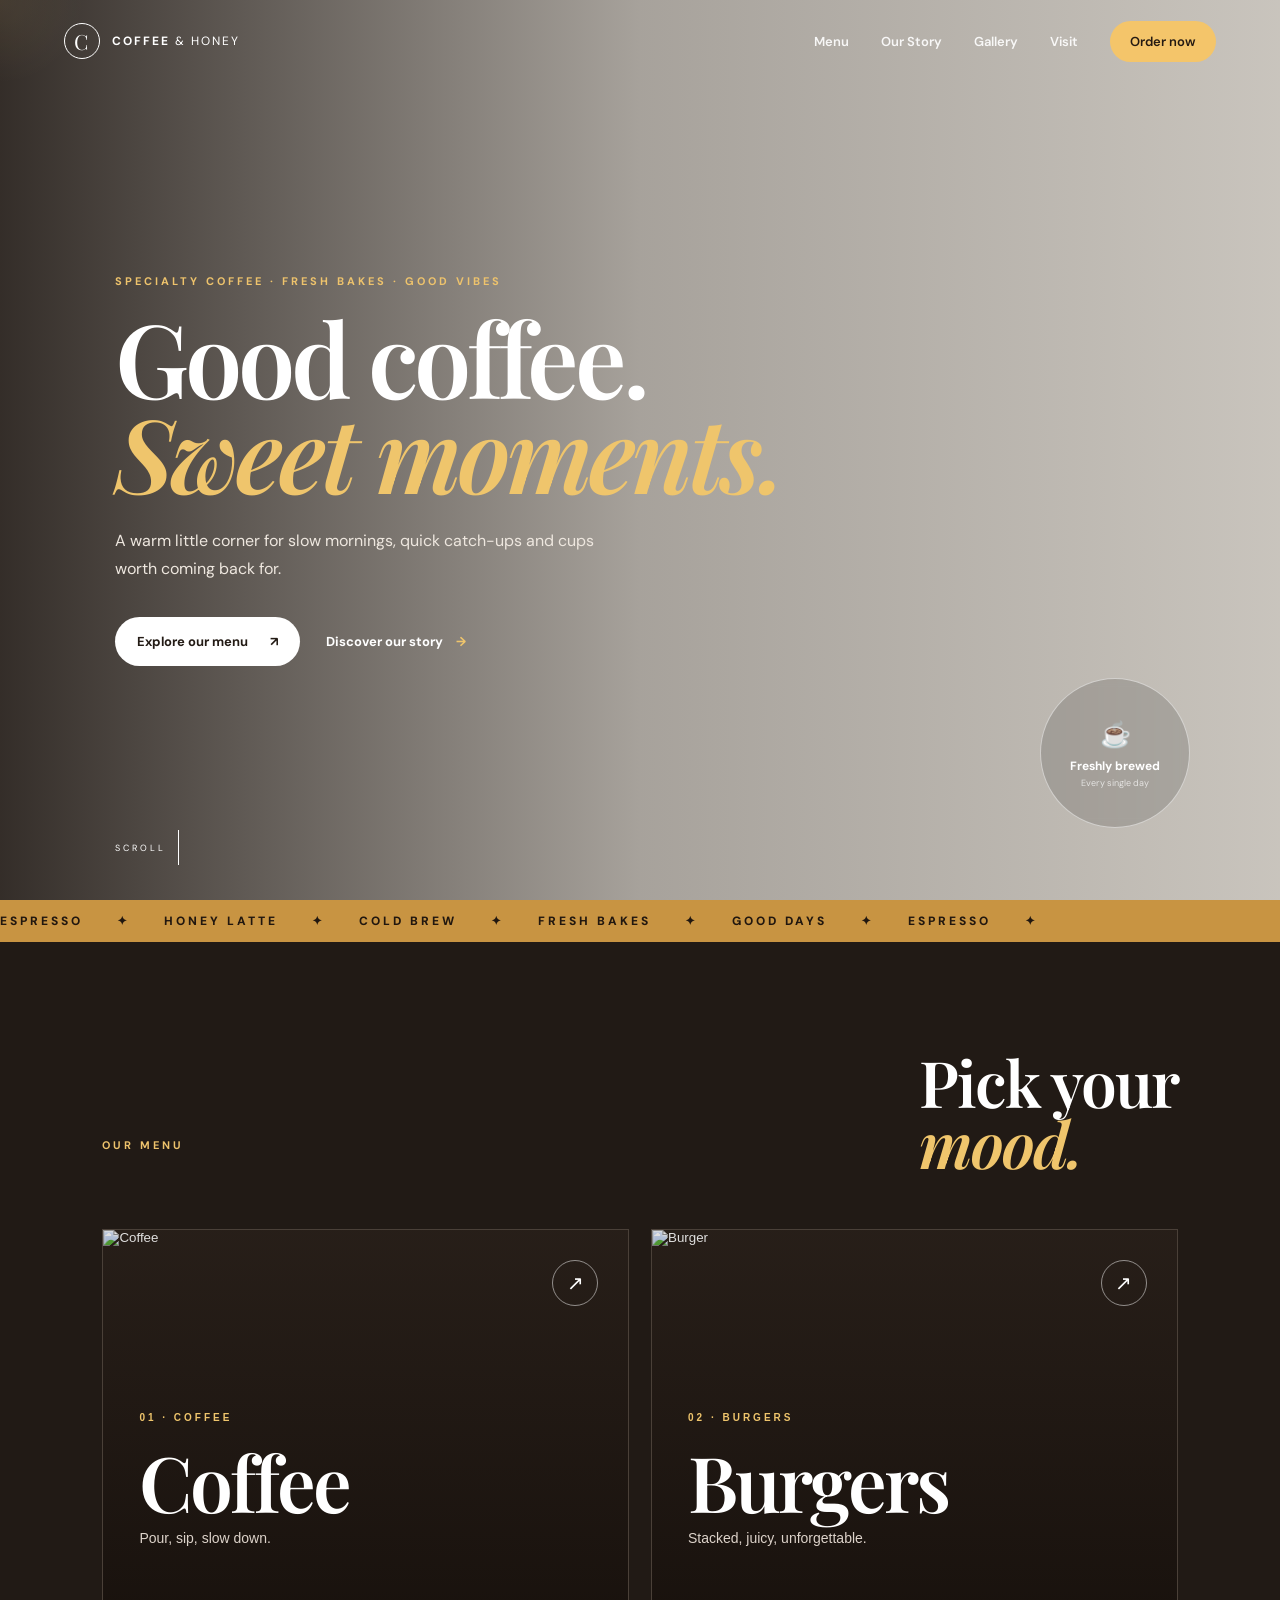
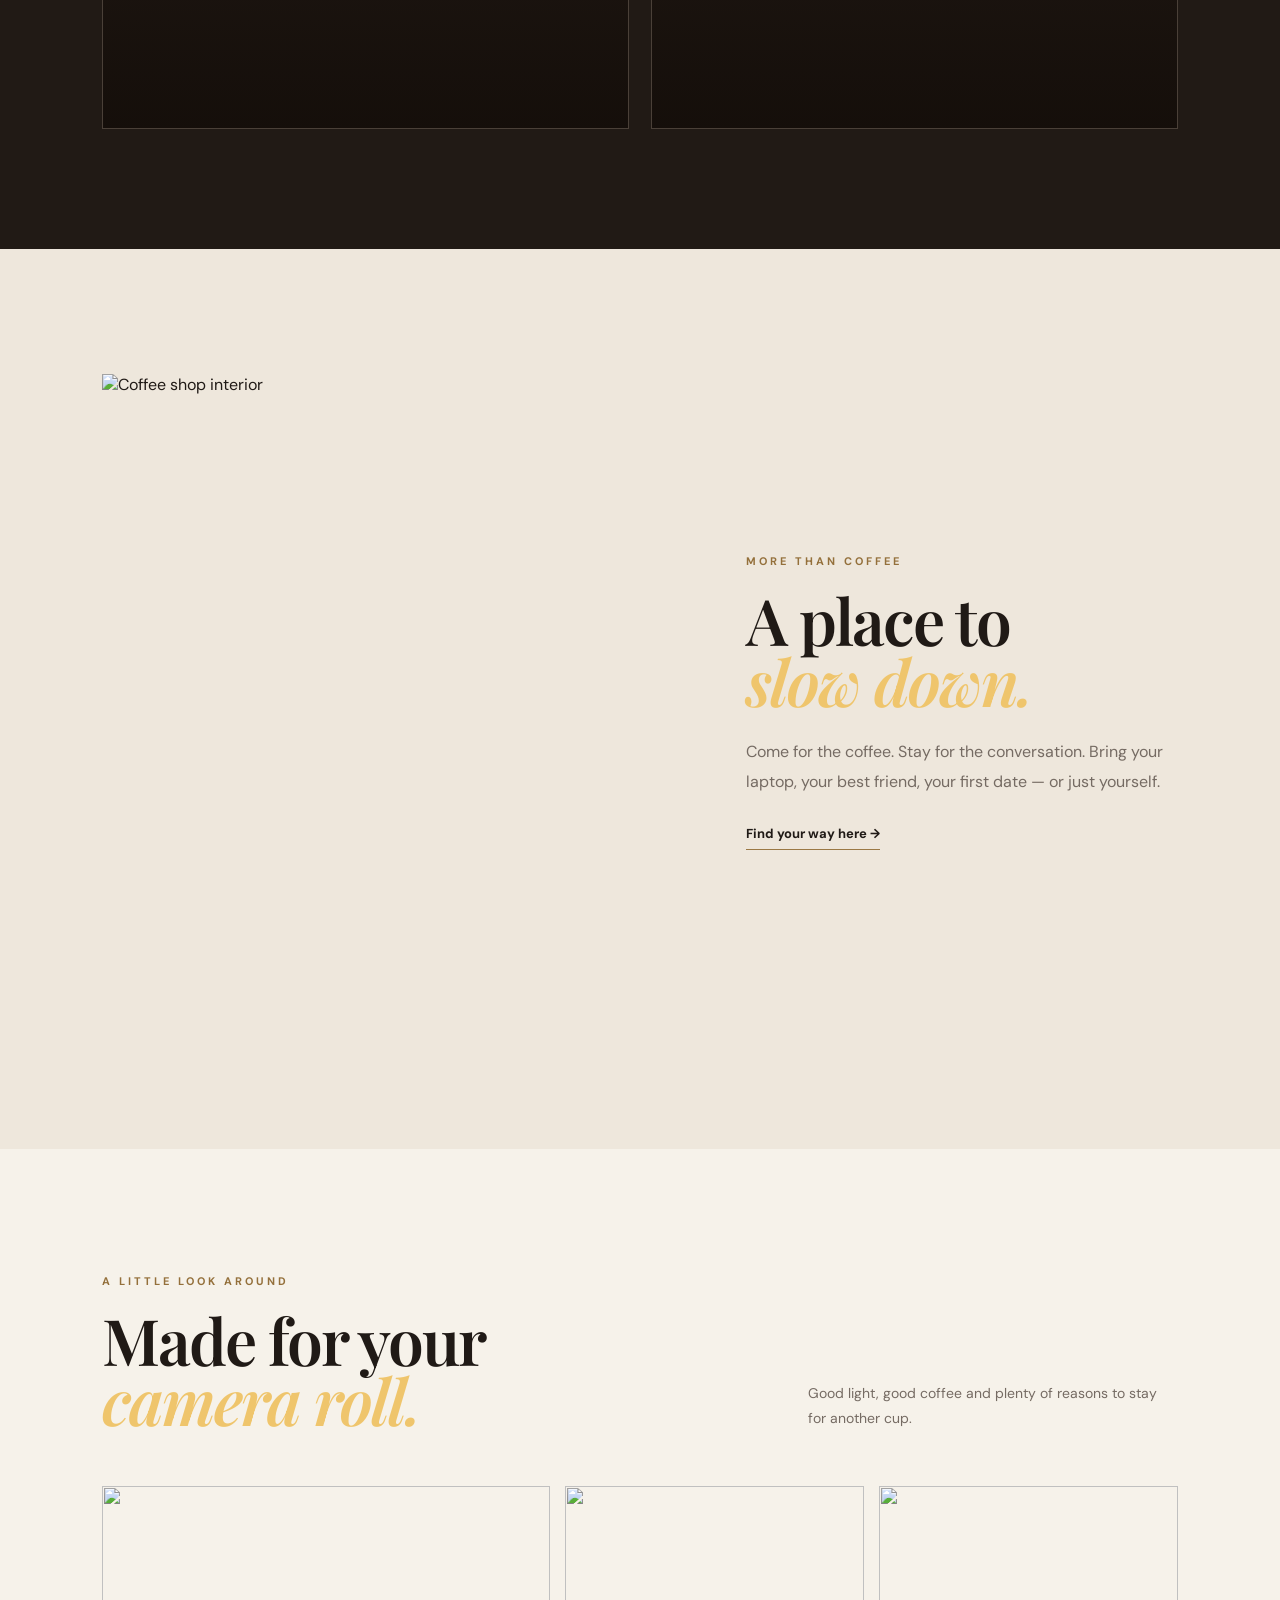
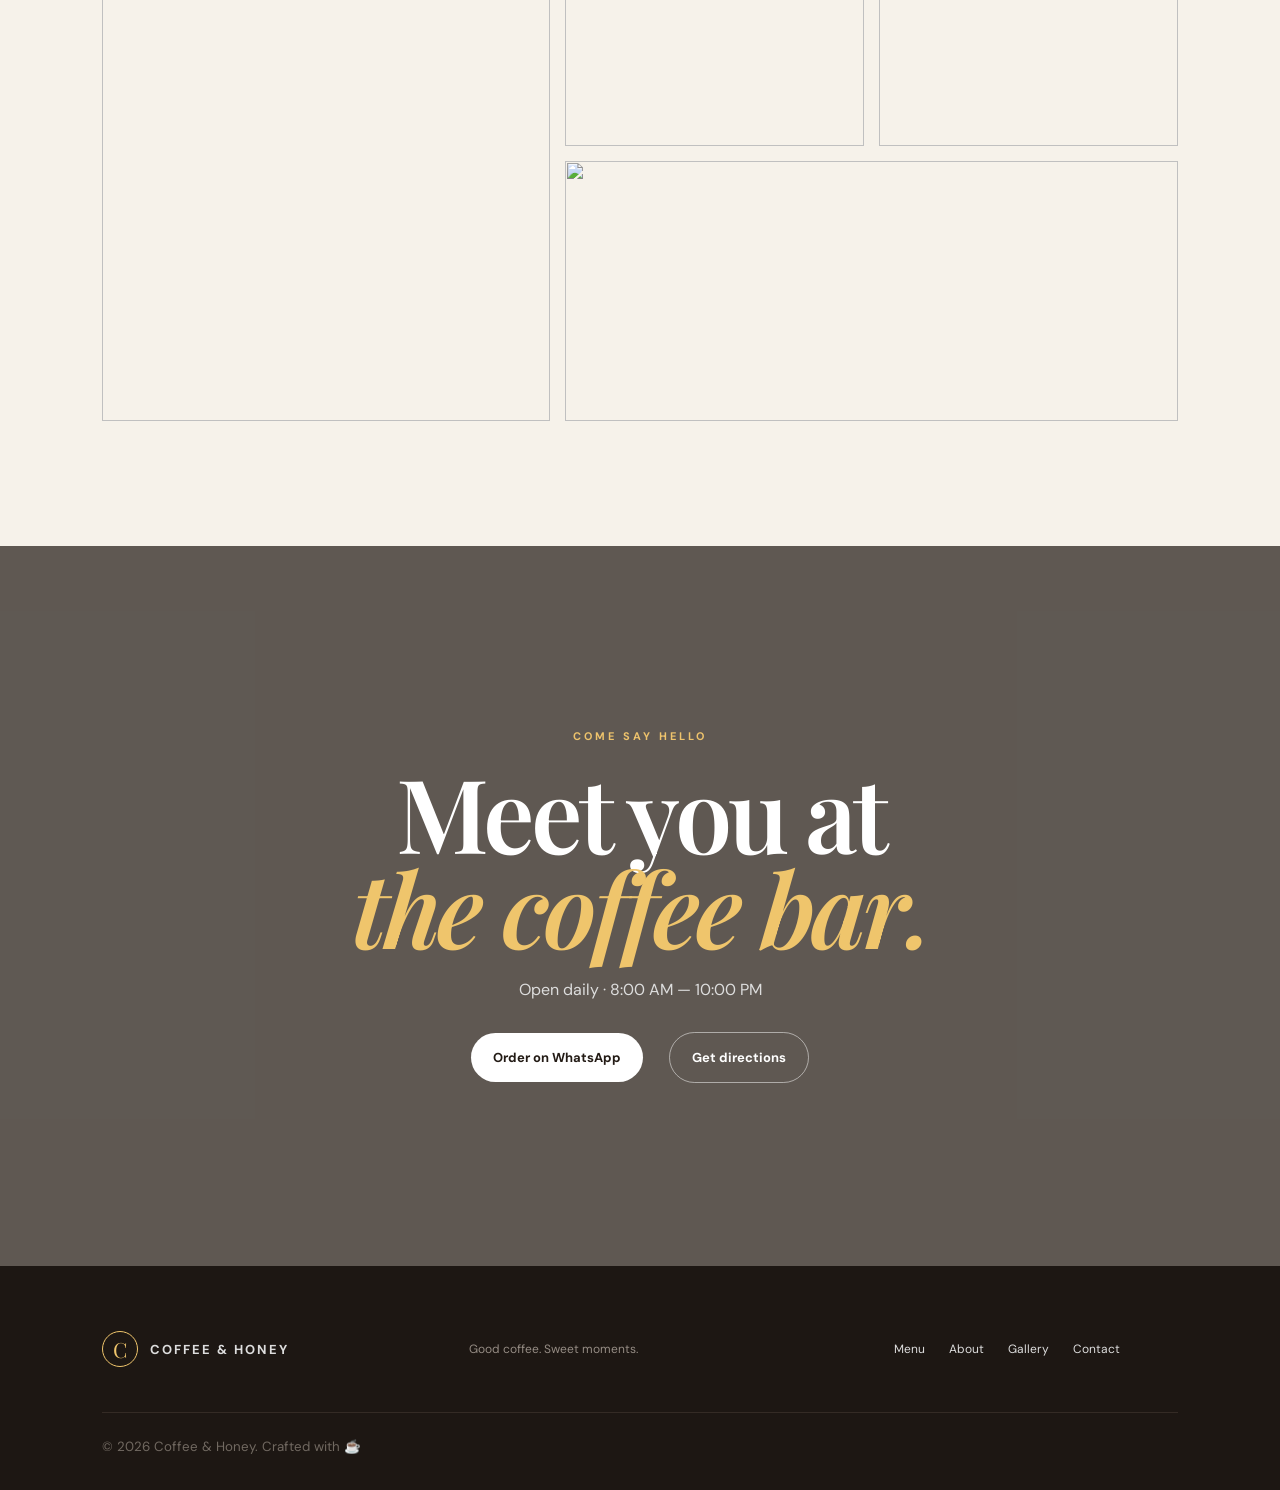
==== commit 41df66d3: "Update menu transitions and separate menu page" ====
--- a/index.html
+++ b/index.html
@@ -3,121 +3,974 @@
 <head>
   <meta charset="UTF-8">
   <meta name="viewport" content="width=device-width, initial-scale=1.0">
+
   <title>Coffee & Honey — Crafted for your everyday</title>
-  <meta name="description" content="Coffee & Honey — specialty coffee, fresh bakes and sweet moments.">
+
+  <meta
+    name="description"
+    content="Coffee & Honey — specialty coffee, fresh bakes and sweet moments."
+  >
+
   <link rel="preconnect" href="https://fonts.googleapis.com">
   <link rel="preconnect" href="https://fonts.gstatic.com" crossorigin>
-  <link href="https://fonts.googleapis.com/css2?family=DM+Sans:wght@400;500;600;700&family=Playfair+Display:wght@500;600;700&display=swap" rel="stylesheet">
+
+  <link
+    href="https://fonts.googleapis.com/css2?family=DM+Sans:wght@400;500;600;700&family=Playfair+Display:wght@500;600;700&display=swap"
+    rel="stylesheet"
+  >
+
   <link rel="stylesheet" href="style.css">
 </head>
+
 <body>
+
   <div class="cursor-glow"></div>
 
+  <!-- =========================
+       NAVIGATION
+  ========================== -->
+
   <header class="nav" id="nav">
+
     <a class="brand" href="#home">
+
       <span class="brand-mark">C</span>
-      <span><b>COFFEE</b> & HONEY</span>
+
+      <span>
+        <b>COFFEE</b> & HONEY
+      </span>
+
     </a>
-    <button class="menu-toggle" aria-label="Open menu"><span></span><span></span><span></span></button>
+
+    <button
+      class="menu-toggle"
+      aria-label="Open menu"
+      type="button"
+    >
+      <span></span>
+      <span></span>
+      <span></span>
+    </button>
+
     <nav class="nav-links">
-      <a href="#menu">Menu</a><a href="#story">Our Story</a><a href="#gallery">Gallery</a><a href="#visit">Visit</a>
-      <a class="nav-cta" href="#visit">Order now</a>
+
+      <a href="#menu">Menu</a>
+
+      <a href="#experience">Our Story</a>
+
+      <a href="#gallery">Gallery</a>
+
+      <a href="#visit">Visit</a>
+
+      <a
+        class="nav-cta"
+        href="#visit"
+      >
+        Order now
+      </a>
+
     </nav>
+
   </header>
 
+
   <main id="home">
+
+    <!-- =========================
+         HERO
+    ========================== -->
+
     <section class="hero">
+
       <div class="hero-image"></div>
+
       <div class="hero-overlay"></div>
+
       <div class="hero-content reveal">
-        <p class="eyebrow">SPECIALTY COFFEE · FRESH BAKES · GOOD VIBES</p>
-        <h1>Good coffee.<br><em>Sweet moments.</em></h1>
-        <p class="hero-copy">A warm little corner for slow mornings, quick catch-ups and cups worth coming back for.</p>
+
+        <p class="eyebrow">
+          SPECIALTY COFFEE · FRESH BAKES · GOOD VIBES
+        </p>
+
+        <h1>
+          Good coffee.<br>
+          <em>Sweet moments.</em>
+        </h1>
+
+        <p class="hero-copy">
+          A warm little corner for slow mornings,
+          quick catch-ups and cups worth coming back for.
+        </p>
+
         <div class="hero-actions">
-          <a class="btn btn-light" href="#menu">Explore our menu <span>↗</span></a>
-          <a class="text-link" href="#story">Discover our story <span>→</span></a>
+
+          <a
+            class="btn btn-light"
+            href="#menu"
+          >
+            Explore our menu
+            <span>↗</span>
+          </a>
+
+          <a
+            class="text-link"
+            href="#experience"
+          >
+            Discover our story
+            <span>→</span>
+          </a>
+
         </div>
-      </div>
-      <div class="scroll-cue">SCROLL <span></span></div>
-      <div class="hero-badge"><span>☕</span><b>Freshly brewed</b><small>Every single day</small></div>
+
+      </div>
+
+      <div class="scroll-cue">
+        SCROLL <span></span>
+      </div>
+
+      <div class="hero-badge">
+
+        <span>☕</span>
+
+        <b>Freshly brewed</b>
+
+        <small>
+          Every single day
+        </small>
+
+      </div>
+
     </section>
 
+
+    <!-- =========================
+         MARQUEE
+    ========================== -->
+
     <section class="marquee">
-      <div>ESPRESSO <i>✦</i> HONEY LATTE <i>✦</i> COLD BREW <i>✦</i> FRESH BAKES <i>✦</i> GOOD DAYS <i>✦</i> ESPRESSO <i>✦</i></div>
+
+      <div>
+        ESPRESSO
+        <i>✦</i>
+
+        HONEY LATTE
+        <i>✦</i>
+
+        COLD BREW
+        <i>✦</i>
+
+        FRESH BAKES
+        <i>✦</i>
+
+        GOOD DAYS
+        <i>✦</i>
+
+        ESPRESSO
+        <i>✦</i>
+      </div>
+
     </section>
 
-    <section class="section signature" id="story">
+
+    <!-- =========================
+         DIRECT MENU
+    ========================== -->
+
+    <section
+      class="menu-section"
+      id="menu"
+    >
+
+      <div class="section menu-inner">
+
+        <div class="menu-title reveal">
+
+          <p class="eyebrow">
+            OUR MENU
+          </p>
+
+          <h2>
+            Pick your<br>
+            <em>mood.</em>
+          </h2>
+
+        </div>
+
+
+        <!-- ONLY COFFEE + BURGER -->
+
+        <div
+          class="menu-category-grid reveal"
+          id="menuCategories"
+        >
+
+          <!-- COFFEE -->
+
+          <button
+            class="menu-category-card coffee-category"
+            type="button"
+            data-menu-category="coffee"
+            aria-label="Open coffee menu"
+          >
+
+            <span class="category-kicker">
+              01 · COFFEE
+            </span>
+
+            <span class="category-title">
+              Coffee
+            </span>
+
+            <span class="category-copy">
+              Pour, sip, slow down.
+            </span>
+
+            <span class="category-arrow">
+              ↗
+            </span>
+
+            <img
+              src="https://images.unsplash.com/photo-1498804103079-a6351b050096?auto=format&fit=crop&w=1200&q=85"
+              alt="Coffee"
+            >
+
+          </button>
+
+
+          <!-- BURGER -->
+
+          <button
+            class="menu-category-card burger-category"
+            type="button"
+            data-menu-category="burger"
+            aria-label="Open burger menu"
+          >
+
+            <span class="category-kicker">
+              02 · BURGERS
+            </span>
+
+            <span class="category-title">
+              Burgers
+            </span>
+
+            <span class="category-copy">
+              Stacked, juicy, unforgettable.
+            </span>
+
+            <span class="category-arrow">
+              ↗
+            </span>
+
+            <img
+              src="https://images.unsplash.com/photo-1568901346375-23c9450c58cd?auto=format&fit=crop&w=1200&q=85"
+              alt="Burger"
+            >
+
+          </button>
+
+        </div>
+
+      </div>
+
+    </section>
+
+
+    <!-- =========================
+         VIDEO TRANSITION
+    ========================== -->
+
+    <div
+      class="menu-transition"
+      id="menuTransition"
+      aria-hidden="true"
+    >
+
+      <video
+        class="menu-transition-video"
+        id="menuTransitionVideo"
+        playsinline
+        muted
+        preload="auto"
+      ></video>
+
+      <div class="transition-hint">
+        Double-click to skip
+      </div>
+
+    </div>
+
+
+    <!-- =========================
+         EXPERIENCE / STORY
+    ========================== -->
+
+    <section
+      class="experience section"
+      id="experience"
+    >
+
+      <div class="experience-photo reveal">
+
+        <img
+          src="https://images.unsplash.com/photo-1445116572660-236099ec97a0?auto=format&fit=crop&w=1400&q=85"
+          alt="Coffee shop interior"
+        >
+
+      </div>
+
+      <div class="experience-copy reveal">
+
+        <p class="eyebrow dark">
+          MORE THAN COFFEE
+        </p>
+
+        <h2>
+          A place to<br>
+          <em>slow down.</em>
+        </h2>
+
+        <p>
+          Come for the coffee.
+          Stay for the conversation.
+          Bring your laptop, your best friend,
+          your first date — or just yourself.
+        </p>
+
+        <a
+          href="#visit"
+          class="dark-link"
+        >
+          Find your way here →
+        </a>
+
+      </div>
+
+    </section>
+
+
+    <!-- =========================
+         GALLERY
+    ========================== -->
+
+    <section
+      class="gallery section"
+      id="gallery"
+    >
+
       <div class="section-head reveal">
-        <div><p class="eyebrow dark">THE HOUSE FAVOURITES</p><h2>Made with care.<br><em>Made to linger.</em></h2></div>
-        <p>From the first pour to the last crumb, everything we serve is designed to make your day a little better.</p>
-      </div>
-      <div class="cards">
-        <article class="feature-card reveal">
-          <img src="https://images.unsplash.com/photo-1541167760496-1628856ab772?auto=format&fit=crop&w=1000&q=85" alt="Latte">
-          <div><span>01</span><h3>Honey Latte</h3><p>Velvety espresso, steamed milk & a touch of wildflower honey.</p><b>₹220</b></div>
-        </article>
-        <article class="feature-card reveal">
-          <img src="https://images.unsplash.com/photo-1495474472287-4d71bcdd2085?auto=format&fit=crop&w=1000&q=85" alt="Coffee">
-          <div><span>02</span><h3>Signature Brew</h3><p>Slow-brewed, balanced and chocolatey with a silky finish.</p><b>₹180</b></div>
-        </article>
-        <article class="feature-card reveal">
-          <img src="https://images.unsplash.com/photo-1509440159596-0249088772ff?auto=format&fit=crop&w=1000&q=85" alt="Croissant">
-          <div><span>03</span><h3>Butter Croissant</h3><p>Golden, flaky and baked fresh for the perfect coffee pairing.</p><b>₹160</b></div>
-        </article>
-      </div>
+
+        <div>
+
+          <p class="eyebrow dark">
+            A LITTLE LOOK AROUND
+          </p>
+
+          <h2>
+            Made for your<br>
+            <em>camera roll.</em>
+          </h2>
+
+        </div>
+
+        <p>
+          Good light, good coffee and plenty
+          of reasons to stay for another cup.
+        </p>
+
+      </div>
+
+
+      <div class="gallery-grid">
+
+        <img
+          class="g1 reveal"
+          src="https://images.unsplash.com/photo-1447933601403-0c6688de566e?auto=format&fit=crop&w=1000&q=85"
+          alt=""
+        >
+
+        <img
+          class="g2 reveal"
+          src="https://images.unsplash.com/photo-1512568400610-62da28bc8a13?auto=format&fit=crop&w=1000&q=85"
+          alt=""
+        >
+
+        <img
+          class="g3 reveal"
+          src="https://images.unsplash.com/photo-1554118811-1e0d58224f24?auto=format&fit=crop&w=1000&q=85"
+          alt=""
+        >
+
+        <img
+          class="g4 reveal"
+          src="https://images.unsplash.com/photo-1495474472287-4d71bcdd2085?auto=format&fit=crop&w=1000&q=85"
+          alt=""
+        >
+
+      </div>
+
     </section>
 
-    <section class="menu-section" id="menu">
-      <div class="section menu-inner">
-        <div class="menu-title reveal">
-          <p class="eyebrow">OUR MENU</p>
-          <h2>Your usual.<br><em>Or something new.</em></h2>
+
+    <!-- =========================
+         VISIT
+    ========================== -->
+
+    <section
+      class="visit"
+      id="visit"
+    >
+
+      <div class="visit-bg"></div>
+
+      <div class="visit-overlay"></div>
+
+      <div class="visit-content reveal">
+
+        <p class="eyebrow">
+          COME SAY HELLO
+        </p>
+
+        <h2>
+          Meet you at<br>
+          <em>the coffee bar.</em>
+        </h2>
+
+        <p>
+          Open daily · 8:00 AM — 10:00 PM
+        </p>
+
+        <div class="visit-buttons">
+
+          <a
+            class="btn btn-light"
+            href="https://wa.me/919999999999?text=Hi%20Coffee%20%26%20Honey%2C%20I'd%20like%20to%20order."
+            target="_blank"
+          >
+            Order on WhatsApp
+          </a>
+
+          <a
+            class="btn btn-outline"
+            href="https://www.google.com/maps"
+            target="_blank"
+          >
+            Get directions
+          </a>
+
         </div>
-        <div class="tabs reveal">
-          <button class="active" data-filter="all">All</button>
-          <button data-filter="coffee">Coffee</button>
-          <button data-filter="tea">Tea</button>
-          <button data-filter="food">Food</button>
-          <button data-filter="sweet">Sweet</button>
-        </div>
-        <div class="menu-grid">
-          <article class="menu-item reveal" data-cat="coffee"><div class="menu-thumb"><img src="https://images.unsplash.com/photo-1498804103079-a6351b050096?auto=format&fit=crop&w=600&q=80" alt=""></div><div><h3>Americano</h3><p>Rich espresso & hot water</p><strong>₹150</strong></div></article>
-          <article class="menu-item reveal" data-cat="coffee"><div class="menu-thumb"><img src="https://images.unsplash.com/photo-1572442388796-11668a67e53d?auto=format&fit=crop&w=600&q=80" alt=""></div><div><h3>Cappuccino</h3><p>Espresso, silky milk & foam</p><strong>₹190</strong></div></article>
-          <article class="menu-item reveal" data-cat="coffee"><div class="menu-thumb"><img src="https://images.unsplash.com/photo-1534778101976-62847782c213?auto=format&fit=crop&w=600&q=80" alt=""></div><div><h3>Honey Latte</h3><p>Our signature sweet & creamy latte</p><strong>₹220</strong></div></article>
-          <article class="menu-item reveal" data-cat="coffee"><div class="menu-thumb"><img src="https://images.unsplash.com/photo-1517701604599-bb29b565090c?auto=format&fit=crop&w=600&q=80" alt=""></div><div><h3>Iced Mocha</h3><p>Cold brew, chocolate & milk</p><strong>₹240</strong></div></article>
-          <article class="menu-item reveal" data-cat="tea"><div class="menu-thumb"><img src="https://images.unsplash.com/photo-1544787219-7f47ccb76574?auto=format&fit=crop&w=600&q=80" alt=""></div><div><h3>Masala Chai</h3><p>Black tea, spices & steamed milk</p><strong>₹130</strong></div></article>
-          <article class="menu-item reveal" data-cat="tea"><div class="menu-thumb"><img src="https://images.unsplash.com/photo-1594631252845-29fc4cc8cde9?auto=format&fit=crop&w=600&q=80" alt=""></div><div><h3>Matcha Latte</h3><p>Earthy ceremonial matcha & milk</p><strong>₹230</strong></div></article>
-          <article class="menu-item reveal" data-cat="food"><div class="menu-thumb"><img src="https://images.unsplash.com/photo-1482049016688-2d3e1b311543?auto=format&fit=crop&w=600&q=80" alt=""></div><div><h3>Avocado Toast</h3><p>Sourdough, avocado & chilli flakes</p><strong>₹280</strong></div></article>
-          <article class="menu-item reveal" data-cat="food"><div class="menu-thumb"><img src="https://images.unsplash.com/photo-1525351484163-7529414344d8?auto=format&fit=crop&w=600&q=80" alt=""></div><div><h3>Breakfast Plate</h3><p>Eggs, sourdough, greens & potatoes</p><strong>₹340</strong></div></article>
-          <article class="menu-item reveal" data-cat="sweet"><div class="menu-thumb"><img src="https://images.unsplash.com/photo-1551024506-0bccd828d307?auto=format&fit=crop&w=600&q=80" alt=""></div><div><h3>Honey Donut</h3><p>Soft baked donut with honey glaze</p><strong>₹150</strong></div></article>
-          <article class="menu-item reveal" data-cat="sweet"><div class="menu-thumb"><img src="https://images.unsplash.com/photo-1578985545062-69928b1d9587?auto=format&fit=crop&w=600&q=80" alt=""></div><div><h3>Chocolate Cake</h3><p>Dark chocolate, soft sponge & cream</p><strong>₹220</strong></div></article>
-        </div>
-      </div>
+
+      </div>
+
     </section>
 
-    <section class="experience section">
-      <div class="experience-photo reveal"><img src="https://images.unsplash.com/photo-1445116572660-236099ec97a0?auto=format&fit=crop&w=1400&q=85" alt="Coffee shop interior"></div>
-      <div class="experience-copy reveal"><p class="eyebrow dark">MORE THAN COFFEE</p><h2>A place to<br><em>slow down.</em></h2><p>Come for the coffee. Stay for the conversation. Bring your laptop, your best friend, your first date — or just yourself.</p><a href="#visit" class="dark-link">Find your way here →</a></div>
-    </section>
-
-    <section class="gallery section" id="gallery">
-      <div class="section-head reveal"><div><p class="eyebrow dark">A LITTLE LOOK AROUND</p><h2>Made for your<br><em>camera roll.</em></h2></div><p>Good light, good coffee and plenty of reasons to stay for another cup.</p></div>
-      <div class="gallery-grid">
-        <img class="g1 reveal" src="https://images.unsplash.com/photo-1447933601403-0c6688de566e?auto=format&fit=crop&w=1000&q=85" alt="">
-        <img class="g2 reveal" src="https://images.unsplash.com/photo-1512568400610-62da28bc8a13?auto=format&fit=crop&w=1000&q=85" alt="">
-        <img class="g3 reveal" src="https://images.unsplash.com/photo-1554118811-1e0d58224f24?auto=format&fit=crop&w=1000&q=85" alt="">
-        <img class="g4 reveal" src="https://images.unsplash.com/photo-1495474472287-4d71bcdd2085?auto=format&fit=crop&w=1000&q=85" alt="">
-      </div>
-    </section>
-
-    <section class="visit" id="visit">
-      <div class="visit-bg"></div><div class="visit-overlay"></div>
-      <div class="visit-content reveal"><p class="eyebrow">COME SAY HELLO</p><h2>Meet you at<br><em>the coffee bar.</em></h2><p>Open daily · 8:00 AM — 10:00 PM</p><div class="visit-buttons"><a class="btn btn-light" href="https://wa.me/919999999999?text=Hi%20Coffee%20%26%20Honey%2C%20I'd%20like%20to%20order." target="_blank">Order on WhatsApp</a><a class="btn btn-outline" href="https://www.google.com/maps" target="_blank">Get directions</a></div></div>
-    </section>
   </main>
 
-  <footer><div class="footer-brand"><span class="brand-mark">C</span><b>COFFEE & HONEY</b></div><p>Good coffee. Sweet moments.</p><div class="footer-links"><a href="#menu">Menu</a><a href="#story">About</a><a href="#gallery">Gallery</a><a href="#visit">Contact</a></div><small>© 2026 Coffee & Honey. Crafted with ☕</small></footer>
-
-  <script src="script.js"></script>
+
+  <!-- =========================
+       FOOTER
+  ========================== -->
+
+  <footer>
+
+    <div class="footer-brand">
+
+      <span class="brand-mark">
+        C
+      </span>
+
+      <b>
+        COFFEE & HONEY
+      </b>
+
+    </div>
+
+    <p>
+      Good coffee. Sweet moments.
+    </p>
+
+    <div class="footer-links">
+
+      <a href="#menu">
+        Menu
+      </a>
+
+      <a href="#experience">
+        About
+      </a>
+
+      <a href="#gallery">
+        Gallery
+      </a>
+
+      <a href="#visit">
+        Contact
+      </a>
+
+    </div>
+
+    <small>
+      © 2026 Coffee & Honey. Crafted with ☕
+    </small>
+
+  </footer>
+
+
+  <!-- =========================
+       JAVASCRIPT
+  ========================== -->
+
+  <script>
+
+    /* =========================
+       NAV
+    ========================== */
+
+    const nav =
+      document.getElementById("nav");
+
+    window.addEventListener("scroll", () => {
+
+      nav.classList.toggle(
+        "scrolled",
+        window.scrollY > 50
+      );
+
+    });
+
+
+    /* =========================
+       MOBILE NAV
+    ========================== */
+
+    const toggle =
+      document.querySelector(".menu-toggle");
+
+    const links =
+      document.querySelector(".nav-links");
+
+    if (toggle) {
+
+      toggle.addEventListener("click", () => {
+
+        links.classList.toggle("open");
+
+      });
+
+    }
+
+
+    document
+      .querySelectorAll(".nav-links a")
+      .forEach((link) => {
+
+        link.addEventListener("click", () => {
+
+          links.classList.remove("open");
+
+        });
+
+      });
+
+
+    /* =========================
+       REVEALS
+    ========================== */
+
+    const observer =
+      new IntersectionObserver(
+        (entries) => {
+
+          entries.forEach((entry, i) => {
+
+            if (entry.isIntersecting) {
+
+              entry.target.style.transitionDelay =
+                `${Math.min((i % 4) * 70, 210)}ms`;
+
+              entry.target.classList.add(
+                "visible"
+              );
+
+              observer.unobserve(
+                entry.target
+              );
+
+            }
+
+          });
+
+        },
+        {
+          threshold: 0.12
+        }
+      );
+
+
+    document
+      .querySelectorAll(".reveal")
+      .forEach((el) => {
+
+        observer.observe(el);
+
+      });
+
+
+    /* =========================
+       MENU TRANSITION
+    ========================== */
+
+    const transition =
+      document.getElementById(
+        "menuTransition"
+      );
+
+    const transitionVideo =
+      document.getElementById(
+        "menuTransitionVideo"
+      );
+
+
+    const videoPaths = {
+
+      coffee:
+        "assets/coffee-transition.mp4",
+
+      burger:
+        "assets/burger-transition.mp4"
+
+    };
+
+
+    let activeCategory = null;
+
+    let singleClickTimer = null;
+
+    let transitioning = false;
+
+
+    /* =========================
+       OPEN TRANSITION
+    ========================== */
+
+    function openTransition(category) {
+
+      if (
+        transitioning ||
+        !videoPaths[category]
+      ) {
+        return;
+      }
+
+      activeCategory =
+        category;
+
+      transitioning = true;
+
+
+      transition.classList.add(
+        "is-active"
+      );
+
+      transition.setAttribute(
+        "aria-hidden",
+        "false"
+      );
+
+
+      transitionVideo.pause();
+
+      transitionVideo.removeAttribute(
+        "src"
+      );
+
+      transitionVideo.load();
+
+
+      transitionVideo.style.display =
+        "block";
+
+      transitionVideo.style.opacity =
+        "0";
+
+
+      transitionVideo.src =
+        videoPaths[category];
+
+      transitionVideo.load();
+
+
+      /* VIDEO READY */
+
+      transitionVideo.onloadeddata =
+        () => {
+
+          if (
+            !transitioning ||
+            !activeCategory
+          ) {
+            return;
+          }
+
+          transitionVideo.style.opacity =
+            "1";
+
+
+          transitionVideo
+            .play()
+            .catch(() => {
+
+              /*
+               * Video is muted,
+               * so autoplay should work.
+               */
+
+            });
+
+        };
+
+
+      /* VIDEO FINISHED */
+
+      transitionVideo.onended =
+        () => {
+
+          goToSeparateMenu();
+
+        };
+
+
+      /* VIDEO ERROR */
+
+      transitionVideo.onerror =
+        () => {
+
+          /*
+           * If the file is missing,
+           * go directly to the menu.
+           */
+
+          goToSeparateMenu();
+
+        };
+
+    }
+
+
+    /* =========================
+       SEPARATE MENU PAGE
+    ========================== */
+
+    function goToSeparateMenu() {
+
+      if (!activeCategory) {
+        return;
+      }
+
+
+      const category =
+        activeCategory;
+
+
+      transitioning = false;
+
+      activeCategory = null;
+
+
+      transitionVideo.pause();
+
+      transitionVideo.removeAttribute(
+        "src"
+      );
+
+      transitionVideo.load();
+
+
+      transition.classList.remove(
+        "is-active"
+      );
+
+      transition.setAttribute(
+        "aria-hidden",
+        "true"
+      );
+
+
+      window.location.href =
+        `menu.html?category=${category}`;
+
+    }
+
+
+    /* =========================
+       CATEGORY CLICK
+    ========================== */
+
+    document
+      .querySelectorAll(
+        "[data-menu-category]"
+      )
+      .forEach((card) => {
+
+
+        card.addEventListener(
+          "click",
+          () => {
+
+            clearTimeout(
+              singleClickTimer
+            );
+
+
+            /*
+             * Small delay prevents
+             * double-click from triggering
+             * normal click first.
+             */
+
+            singleClickTimer =
+              setTimeout(() => {
+
+                openTransition(
+                  card.dataset.menuCategory
+                );
+
+              }, 220);
+
+          }
+        );
+
+
+        /* =========================
+           DOUBLE CLICK
+        ========================== */
+
+        card.addEventListener(
+          "dblclick",
+          (event) => {
+
+            event.preventDefault();
+
+            clearTimeout(
+              singleClickTimer
+            );
+
+
+            const category =
+              card.dataset.menuCategory;
+
+
+            /*
+             * If transition hasn't started,
+             * open it first.
+             */
+
+            if (!transitioning) {
+
+              openTransition(category);
+
+            }
+
+
+            /*
+             * Immediately skip.
+             */
+
+            setTimeout(() => {
+
+              if (
+                activeCategory === category
+              ) {
+
+                goToSeparateMenu();
+
+              }
+
+            }, 40);
+
+          }
+        );
+
+      });
+
+
+    /* =========================
+       DOUBLE CLICK ON VIDEO
+    ========================== */
+
+    transition.addEventListener(
+      "dblclick",
+      (event) => {
+
+        event.preventDefault();
+
+        if (transitioning) {
+
+          goToSeparateMenu();
+
+        }
+
+      }
+    );
+
+
+    /* =========================
+       ESC = SKIP
+    ========================== */
+
+    document.addEventListener(
+      "keydown",
+      (event) => {
+
+        if (
+          event.key === "Escape" &&
+          transitioning
+        ) {
+
+          goToSeparateMenu();
+
+        }
+
+      }
+    );
+
+
+    /* =========================
+       CURSOR GLOW
+    ========================== */
+
+    const glow =
+      document.querySelector(
+        ".cursor-glow"
+      );
+
+
+    if (glow) {
+
+      window.addEventListener(
+        "pointermove",
+        (event) => {
+
+          glow.animate(
+            {
+              left:
+                `${event.clientX}px`,
+
+              top:
+                `${event.clientY}px`
+            },
+            {
+              duration: 500,
+              fill: "forwards"
+            }
+          );
+
+        }
+      );
+
+    }
+
+  </script>
+
 </body>
-</html>
+</html> 
--- a/style.css
+++ b/style.css
@@ -1 +1,1186 @@
 *{box-sizing:border-box;margin:0;padding:0}html{scroll-behavior:smooth}body{font-family:"DM Sans",sans-serif;color:#201a16;background:#f6f2ea;overflow-x:hidden}a{text-decoration:none;color:inherit}.nav{position:fixed;z-index:20;top:0;left:0;width:100%;height:82px;padding:0 5vw;display:flex;align-items:center;justify-content:space-between;color:#fff;transition:.35s}.nav.scrolled{background:rgba(30,23,18,.94);backdrop-filter:blur(16px);height:70px}.brand{display:flex;align-items:center;gap:12px;font-size:12px;letter-spacing:2px}.brand-mark{display:grid;place-items:center;width:36px;height:36px;border:1px solid currentColor;border-radius:50%;font-family:"Playfair Display";font-size:21px}.nav-links{display:flex;align-items:center;gap:32px;font-size:13px;font-weight:600}.nav-links a:not(.nav-cta){opacity:.9;transition:.2s}.nav-links a:hover{opacity:1}.nav-cta{padding:12px 20px;border-radius:30px;background:#f4c56a;color:#241a12}.menu-toggle{display:none;background:none;border:0;color:white}.hero{height:100vh;min-height:680px;position:relative;color:#fff;display:flex;align-items:center;padding:0 9vw}.hero-image,.hero-overlay,.visit-bg,.visit-overlay{position:absolute;inset:0}.hero-image{background:url("https://images.unsplash.com/photo-1445116572660-236099ec97a0?auto=format&fit=crop&w=2200&q=90") center/cover}.hero-overlay{background:linear-gradient(90deg,rgba(20,13,9,.86),rgba(20,13,9,.35),rgba(20,13,9,.2))}.hero-content{position:relative;z-index:2;max-width:760px;padding-top:40px}.eyebrow{font-size:11px;letter-spacing:3px;font-weight:700;margin-bottom:22px;color:#eec36c}.eyebrow.dark{color:#94703b}.hero h1,.visit h2{font:600 clamp(55px,8vw,105px)/.92 "Playfair Display",serif;letter-spacing:-4px}.hero h1 em,.visit h2 em,h2 em{font-style:italic;color:#efc56c}.hero-copy{max-width:480px;margin:28px 0 34px;font-size:16px;line-height:1.75;color:#eee7df}.hero-actions,.visit-buttons{display:flex;align-items:center;gap:26px}.btn{display:inline-flex;align-items:center;gap:22px;padding:16px 22px;border-radius:40px;font-weight:700;font-size:13px;transition:.3s}.btn:hover{transform:translateY(-3px)}.btn-light{background:#fff;color:#231b15}.btn-outline{border:1px solid rgba(255,255,255,.5);color:#fff}.text-link{font-size:13px;font-weight:700}.text-link span{margin-left:10px;color:#efc56c}.scroll-cue{position:absolute;bottom:35px;left:9vw;font-size:9px;letter-spacing:3px;display:flex;align-items:center;gap:12px}.scroll-cue span{height:35px;width:1px;background:#fff;animation:scrollline 1.6s infinite}.hero-badge{position:absolute;right:7vw;bottom:8vh;width:150px;height:150px;border:1px solid rgba(255,255,255,.5);border-radius:50%;display:flex;flex-direction:column;align-items:center;justify-content:center;text-align:center;background:rgba(0,0,0,.14);backdrop-filter:blur(4px)}.hero-badge span{font-size:25px;margin-bottom:7px}.hero-badge b{font-size:12px}.hero-badge small{font-size:9px;opacity:.7;margin-top:3px}.marquee{overflow:hidden;background:#c89442;color:#21170f;padding:13px 0;white-space:nowrap;font-size:12px;letter-spacing:3px;font-weight:800}.marquee div{display:inline-block;animation:marquee 28s linear infinite}.marquee i{font-style:normal;margin:0 28px}.section{padding:125px 8vw}.section-head{display:flex;justify-content:space-between;align-items:end;gap:60px;margin-bottom:55px}.section-head h2,.menu-title h2{font:600 clamp(45px,5vw,72px)/.95 "Playfair Display";letter-spacing:-2px}.section-head>p{max-width:370px;line-height:1.8;color:#756b63;font-size:14px}.cards{display:grid;grid-template-columns:repeat(3,1fr);gap:20px}.feature-card{background:#e9e1d4;overflow:hidden}.feature-card img{width:100%;height:350px;object-fit:cover;transition:transform .7s}.feature-card:hover img{transform:scale(1.06)}.feature-card>div{padding:24px}.feature-card span{font-size:10px;color:#987b4c}.feature-card h3{font:500 29px "Playfair Display";margin:7px 0}.feature-card p{font-size:13px;color:#756b63;line-height:1.6;min-height:42px}.feature-card b{display:block;margin-top:18px;font-size:14px}.menu-section{background:#211a15;color:#fff}.menu-inner{padding-top:110px;padding-bottom:120px}.menu-title{display:flex;justify-content:space-between;align-items:end}.tabs{display:flex;gap:8px;margin:50px 0 25px;flex-wrap:wrap}.tabs button{border:1px solid #51463e;background:none;color:#c9c0b8;padding:11px 19px;border-radius:30px;font:600 12px "DM Sans";cursor:pointer;transition:.25s}.tabs button.active,.tabs button:hover{background:#efc56c;color:#211a15;border-color:#efc56c}.menu-grid{display:grid;grid-template-columns:repeat(2,1fr);border-top:1px solid #403831}.menu-item{display:flex;align-items:center;gap:20px;padding:24px 10px 24px 0;border-bottom:1px solid #403831;transition:.3s}.menu-item:hover{padding-left:10px;background:rgba(255,255,255,.025)}.menu-item.hidden{display:none}.menu-thumb{width:100px;height:82px;flex:none;overflow:hidden}.menu-thumb img{width:100%;height:100%;object-fit:cover}.menu-item h3{font:500 22px "Playfair Display";margin-bottom:5px}.menu-item p{font-size:12px;color:#9c938c}.menu-item strong{display:block;margin-top:10px;color:#efc56c;font-size:13px}.experience{display:grid;grid-template-columns:1.1fr .9fr;gap:9vw;align-items:center;background:#eee7dc}.experience-photo{height:650px;overflow:hidden}.experience-photo img{width:100%;height:100%;object-fit:cover}.experience-copy p:not(.eyebrow){color:#756b63;line-height:1.9;max-width:420px;margin:25px 0}.experience-copy h2{font:600 clamp(48px,5vw,75px)/.95 "Playfair Display";letter-spacing:-2px}.dark-link{font-weight:700;font-size:13px;border-bottom:1px solid #9b7945;padding-bottom:7px}.gallery{background:#f6f2ea}.gallery-grid{display:grid;grid-template-columns:1.2fr .8fr .8fr;grid-template-rows:260px 260px;gap:15px}.gallery-grid img{width:100%;height:100%;object-fit:cover;transition:transform .5s}.gallery-grid img:hover{transform:scale(1.025)}.g1{grid-row:span 2}.g4{grid-column:2 / span 2}.visit{height:720px;position:relative;color:#fff;display:grid;place-items:center;text-align:center}.visit-bg{background:url("https://images.unsplash.com/photo-1442512595331-e89e73853f31?auto=format&fit=crop&w=2200&q=90") center/cover}.visit-overlay{background:rgba(24,16,11,.68)}.visit-content{position:relative;z-index:2}.visit-content p:not(.eyebrow){margin:25px 0 32px;color:#ddd}.visit-buttons{justify-content:center}.footer-brand{display:flex;align-items:center;gap:12px}.footer-brand .brand-mark{color:#efc56c}.footer-brand b{font-size:13px;letter-spacing:2px}footer{background:#1d1713;color:#ddd;padding:65px 8vw 35px;display:grid;grid-template-columns:1fr 1fr 1fr;gap:25px;align-items:center}footer p{font-size:12px;color:#958c84}.footer-links{display:flex;justify-content:center;gap:24px;font-size:12px}.footer-links a:hover{color:#efc56c}footer small{grid-column:1/-1;color:#716961;border-top:1px solid #342b25;padding-top:25px;margin-top:20px}.reveal{opacity:0;transform:translateY(35px);transition:opacity .8s ease,transform .8s ease}.reveal.visible{opacity:1;transform:none}.cursor-glow{position:fixed;width:180px;height:180px;border-radius:50%;pointer-events:none;background:radial-gradient(circle,rgba(239,197,108,.09),transparent 65%);transform:translate(-50%,-50%);z-index:100;mix-blend-mode:screen}@keyframes marquee{to{transform:translateX(-50%)}}@keyframes scrollline{50%{opacity:.2;transform:translateY(8px)}}@media(max-width:850px){.nav{height:70px;padding:0 6vw}.menu-toggle{display:flex;flex-direction:column;gap:5px}.menu-toggle span{width:24px;height:2px;background:#fff}.nav-links{position:absolute;top:70px;left:0;width:100%;padding:25px 6vw;background:#211a15;display:none;flex-direction:column;align-items:flex-start;gap:22px}.nav-links.open{display:flex}.hero{padding:0 7vw}.hero-badge{display:none}.section{padding:85px 7vw}.section-head,.menu-title{display:block}.section-head>p{margin-top:25px}.cards{grid-template-columns:1fr}.feature-card img{height:300px}.menu-grid{grid-template-columns:1fr}.experience{display:block}.experience-photo{height:430px}.experience-copy{padding:70px 7vw}.gallery-grid{grid-template-columns:1fr 1fr;grid-template-rows:220px 220px}.g1{grid-row:auto}.g4{grid-column:auto}footer{grid-template-columns:1fr;text-align:center}.footer-brand{justify-content:center}.footer-links{justify-content:center}footer small{grid-column:auto}.cursor-glow{display:none}}@media(max-width:500px){.hero h1{font-size:54px;letter-spacing:-2px}.hero-actions{flex-direction:column;align-items:flex-start;gap:18px}.gallery-grid{display:grid;grid-template-columns:1fr;height:auto}.gallery-grid img{height:260px}.section-head h2,.menu-title h2{font-size:46px}.visit{height:600px}.visit h2{font-size:55px}.visit-buttons{flex-direction:column}.menu-inner{padding-top:80px}}
+
+/* Interactive category menu transitions */
+.menu-category-grid{display:grid;grid-template-columns:repeat(2,1fr);gap:22px;margin-top:55px}
+.menu-category-card{position:relative;min-height:500px;overflow:hidden;border:1px solid #4a4038;background:#2a211b;color:#fff;text-align:left;padding:36px;cursor:pointer;border-radius:0;isolation:isolate;transition:transform .5s cubic-bezier(.2,.8,.2,1),border-color .35s ease,box-shadow .5s ease}
+.menu-category-card img{position:absolute;inset:0;width:100%;height:100%;object-fit:cover;z-index:-2;transition:transform 1s cubic-bezier(.2,.8,.2,1),filter .5s ease}
+.menu-category-card:after{content:"";position:absolute;inset:0;background:linear-gradient(180deg,rgba(18,12,8,.12),rgba(18,12,8,.88));z-index:-1}
+.menu-category-card:hover{transform:translateY(-8px);border-color:#efc56c;box-shadow:0 24px 70px rgba(0,0,0,.28)}
+.menu-category-card:hover img{transform:scale(1.08);filter:saturate(1.1)}
+.category-kicker{display:block;font-size:10px;letter-spacing:3px;font-weight:800;color:#efc56c;position:relative;z-index:2}
+.category-title{display:block;font:600 clamp(48px,6vw,82px)/.9 "Playfair Display";letter-spacing:-3px;margin-top:24px;position:relative;z-index:2}
+.category-copy{display:block;margin-top:14px;color:#ddd3ca;font-size:14px;position:relative;z-index:2}
+.category-arrow{position:absolute;right:30px;top:30px;width:46px;height:46px;border:1px solid rgba(255,255,255,.5);border-radius:50%;display:grid;place-items:center;font-size:20px;transition:.35s;z-index:2}
+.menu-category-card:hover .category-arrow{background:#efc56c;color:#211a15;border-color:#efc56c;transform:rotate(45deg)}
+.menu-category-card.is-hidden{display:none}
+.menu-detail{display:none;margin-top:55px}
+.menu-detail.is-open{display:block;animation:menuReveal .85s cubic-bezier(.16,1,.3,1) both}
+.menu-detail-head{display:flex;align-items:flex-end;justify-content:space-between;gap:30px;margin-bottom:42px}
+.menu-detail-head h3{font:600 clamp(45px,5vw,72px)/.95 "Playfair Display";letter-spacing:-2px}
+.menu-back{border:1px solid #51463e;background:none;color:#c9c0b8;padding:11px 17px;border-radius:30px;font:600 12px "DM Sans";cursor:pointer;transition:.25s}
+.menu-back:hover{background:#efc56c;color:#211a15;border-color:#efc56c}
+.menu-transition{position:fixed;inset:0;z-index:200;background:#211a15;display:none;overflow:hidden;cursor:pointer}
+.menu-transition.is-active{display:block}
+.menu-transition-video{position:absolute;inset:0;width:100%;height:100%;object-fit:cover;background:#211a15;z-index:2}
+.menu-transition.fallback-active .menu-transition-video{opacity:0}
+.menu-transition-fallback{position:absolute;inset:0;display:none;overflow:hidden}
+.menu-transition-fallback.show-coffee,.menu-transition-fallback.show-burger{display:block}
+.transition-hint{position:absolute;z-index:20;bottom:26px;left:50%;transform:translateX(-50%);font-size:10px;letter-spacing:2px;text-transform:uppercase;color:rgba(255,255,255,.82);padding:10px 14px;border:1px solid rgba(255,255,255,.18);border-radius:30px;background:rgba(0,0,0,.18);backdrop-filter:blur(12px);pointer-events:none;white-space:nowrap}
+
+/* Coffee transition */
+.coffee-scene,.burger-scene{position:absolute;inset:0;display:grid;place-items:center}
+.coffee-scene{background:radial-gradient(circle at 50% 42%,#fffaf4 0%,#f2e6d8 52%,#dfcdbb 100%)}
+.coffee-cup{position:absolute;width:min(24vw,290px);height:min(31vw,360px);left:50%;top:50%;transform:translate(-50%,-50%) rotate(0deg);filter:drop-shadow(0 30px 28px rgba(50,28,13,.24));z-index:5}
+.cup-body{position:absolute;left:7%;right:7%;top:11%;bottom:2%;border-radius:10% 10% 18% 18%/7% 7% 8% 8%;background:linear-gradient(100deg,#fffdf8 0 16%,#f1ece5 42%,#d9d0c6 100%);box-shadow:inset 12px 0 18px rgba(255,255,255,.55),inset -12px 0 18px rgba(88,61,38,.12)}
+.cup-body span{position:absolute;left:50%;top:53%;transform:translate(-50%,-50%);font:700 clamp(12px,1.2vw,18px)/1.1 "DM Sans";letter-spacing:2px;text-align:center;color:#4b2c17;white-space:nowrap}
+.cup-lid{position:absolute;left:4%;right:4%;top:2%;height:13%;border-radius:50%;background:linear-gradient(#5a3219,#32180b);box-shadow:inset 0 4px 5px rgba(255,255,255,.16),0 8px 8px rgba(45,22,8,.18);z-index:3}
+.cup-lid:after{content:"";position:absolute;left:50%;top:12%;width:16%;height:28%;border-radius:50%;transform:translateX(-50%);background:#160b05}
+.cup-shadow{position:absolute;left:13%;right:13%;bottom:-4%;height:10%;border-radius:50%;background:rgba(34,18,9,.18);filter:blur(10px)}
+.coffee-stream{position:absolute;left:calc(50% + 40px);top:47%;width:26px;height:8vh;border-radius:20px;background:linear-gradient(90deg,#2b1208,#7b421e 50%,#2b1208);transform-origin:top center;opacity:0;z-index:3}
+.coffee-wave{position:absolute;width:35vw;height:35vw;right:-10vw;bottom:-16vw;border-radius:50%;background:radial-gradient(circle at 50% 50%,#6b3214 0 58%,#4a210c 59% 72%,#2b1208 73% 100%);opacity:0;z-index:2}
+.coffee-wave-b{width:55vw;height:55vw;left:-20vw;bottom:-30vw;right:auto}
+.coffee-wave-c{width:70vw;height:70vw;right:15vw;bottom:-46vw;left:auto}
+.coffee-wash{position:absolute;inset:-15%;background:#32170a;transform:scale(0);border-radius:50%;opacity:0;z-index:10}
+.show-coffee .coffee-cup{animation:coffeeCupCinema 2.55s cubic-bezier(.16,1,.3,1) forwards}
+.show-coffee .coffee-stream{animation:coffeeStreamCinema 2.1s ease-out .48s forwards}
+.show-coffee .coffee-wave-a{animation:coffeeWaveCinema 1.65s cubic-bezier(.12,.72,.16,1) 1.02s forwards}
+.show-coffee .coffee-wave-b{animation:coffeeWaveCinema 1.85s cubic-bezier(.12,.72,.16,1) 1.18s forwards}
+.show-coffee .coffee-wave-c{animation:coffeeWaveCinema 1.6s cubic-bezier(.12,.72,.16,1) 1.33s forwards}
+.show-coffee .coffee-wash{animation:coffeeWashCinema 1.1s cubic-bezier(.7,0,.2,1) 1.58s forwards}
+@keyframes coffeeCupCinema{0%{transform:translate(-50%,-50%) scale(.85) rotate(0)}22%{transform:translate(-50%,-50%) scale(1) rotate(-8deg)}48%{transform:translate(-50%,-50%) scale(1.02) rotate(-42deg)}72%{transform:translate(-46%,-42%) scale(1.08) rotate(-70deg)}100%{transform:translate(-38%,-20%) scale(1.22) rotate(-94deg);opacity:.05}}
+@keyframes coffeeStreamCinema{0%{opacity:0;transform:scaleY(.1) rotate(-8deg)}18%{opacity:1;transform:scaleY(.7) rotate(-12deg)}58%{opacity:1;transform:scaleY(3.8) rotate(-19deg)}100%{opacity:0;transform:scaleY(11) rotate(-25deg)}}
+@keyframes coffeeWaveCinema{0%{opacity:0;transform:translate(0,0) scale(.05)}28%{opacity:.55;transform:translate(-4vw,-3vh) scale(.65)}100%{opacity:1;transform:translate(-22vw,-22vh) scale(2.7)}}
+@keyframes coffeeWashCinema{0%{opacity:0;transform:scale(0)}18%{opacity:.35;transform:scale(.45)}100%{opacity:1;transform:scale(2.25)}}
+
+/* Burger transition */
+.burger-scene{background:radial-gradient(circle at 50% 42%,#453125 0%,#211711 58%,#100b08 100%)}
+.burger-stack{position:absolute;left:50%;top:50%;width:min(36vw,520px);height:min(28vw,390px);transform:translate(-50%,-50%);z-index:5;filter:drop-shadow(0 34px 34px rgba(0,0,0,.35))}
+.burger-layer{position:absolute;left:50%;transform:translateX(-50%);width:88%;box-shadow:0 10px 16px rgba(0,0,0,.16)}
+.burger-top{top:0;width:100%;height:30%;border-radius:48% 48% 18% 18%/64% 64% 18% 18%;background:linear-gradient(#f6c574,#c87a2b);box-shadow:inset 0 10px 0 rgba(255,230,179,.28),0 10px 16px rgba(0,0,0,.18)}
+.burger-top:after{content:"";position:absolute;left:11%;right:11%;bottom:10%;height:13%;border-radius:50%;background:rgba(69,31,11,.16);filter:blur(2px)}
+.sesame{position:absolute;width:18px;height:7px;border-radius:999px;background:#fff2cf;transform:rotate(25deg);box-shadow:0 1px 0 rgba(100,50,10,.1)}
+.s1{left:25%;top:34%}.s2{left:48%;top:26%;transform:rotate(-18deg)}.s3{left:66%;top:42%;transform:rotate(12deg)}.s4{left:40%;top:53%;transform:rotate(30deg)}
+.lettuce{top:29%;height:8%;width:94%;background:linear-gradient(90deg,#5e9c38,#9cc857 42%,#4f8a2d);clip-path:polygon(0 50%,5% 18%,10% 58%,16% 22%,24% 56%,31% 14%,39% 54%,49% 16%,59% 55%,69% 18%,79% 60%,89% 20%,96% 55%,100% 35%,100% 100%,0 100%)}
+.tomato{top:36%;height:10%;background:linear-gradient(#e96244,#b82d1e);border-radius:12px}
+.tomato i{position:absolute;top:22%;width:18%;height:58%;border-radius:50%;background:#f77b5f;box-shadow:inset 0 0 0 3px rgba(120,25,10,.12)}
+.tomato i:nth-child(1){left:10%}.tomato i:nth-child(2){left:41%}.tomato i:nth-child(3){right:10%}
+.cheese{top:45%;height:10%;background:linear-gradient(180deg,#ffd85d,#eca72a);clip-path:polygon(0 0,100% 0,96% 82%,83% 56%,68% 90%,51% 60%,33% 88%,18% 56%,0 82%);z-index:4}
+.patty{top:53%;height:17%;background:linear-gradient(#5f3420,#2c170e);border-radius:18px;box-shadow:inset 0 5px 0 rgba(255,255,255,.06),inset 0 -7px 0 rgba(0,0,0,.25)}
+.lem{display:none}.lettuce-bottom{top:68%}.burger-bottom{top:75%;height:18%;border-radius:10% 10% 28% 28%/20% 20% 48% 48%;background:linear-gradient(#e7a957,#bc6c24)}
+.burger-menu-wash{position:absolute;inset:-25%;background:#efe7db;transform:translateY(110%);z-index:15}
+.show-burger .burger-stack{animation:burgerPushCinema 2.35s cubic-bezier(.16,1,.3,1) forwards}
+.show-burger .burger-top{animation:burgerTopSplit 1.7s cubic-bezier(.16,1,.3,1) .65s forwards}
+.show-burger .lettuce{animation:burgerLayerSplit1 1.55s cubic-bezier(.16,1,.3,1) .73s forwards}
+.show-burger .tomato{animation:burgerLayerSplit2 1.6s cubic-bezier(.16,1,.3,1) .76s forwards}
+.show-burger .cheese{animation:burgerLayerSplit3 1.62s cubic-bezier(.16,1,.3,1) .8s forwards}
+.show-burger .patty{animation:burgerPattySplit 1.75s cubic-bezier(.16,1,.3,1) .85s forwards}
+.show-burger .lettuce-bottom{animation:burgerLayerSplit4 1.6s cubic-bezier(.16,1,.3,1) .78s forwards}
+.show-burger .burger-bottom{animation:burgerBottomSplit 1.75s cubic-bezier(.16,1,.3,1) .85s forwards}
+.show-burger .burger-menu-wash{animation:burgerWashCinema 1.2s cubic-bezier(.76,0,.18,1) 1.55s forwards}
+@keyframes burgerPushCinema{0%{transform:translate(-50%,-50%) scale(.62)}35%{transform:translate(-50%,-50%) scale(.92)}100%{transform:translate(-50%,-50%) scale(1.7)}}
+@keyframes burgerTopSplit{0%{transform:translateX(-50%) translateY(0) rotate(0)}100%{transform:translateX(-50%) translateY(-24vh) rotate(-6deg);opacity:.2}}
+@keyframes burgerLayerSplit1{0%{transform:translateX(-50%) translateY(0)}100%{transform:translateX(calc(-50% - 9vw)) translateY(-10vh) rotate(-8deg);opacity:.18}}
+@keyframes burgerLayerSplit2{0%{transform:translateX(-50%) translateY(0)}100%{transform:translateX(calc(-50% + 10vw)) translateY(-5vh) rotate(8deg);opacity:.18}}
+@keyframes burgerLayerSplit3{0%{transform:translateX(-50%) translateY(0)}100%{transform:translateX(calc(-50% - 11vw)) translateY(5vh) rotate(-10deg);opacity:.12}}
+@keyframes burgerPattySplit{0%{transform:translateX(-50%) translateY(0)}100%{transform:translateX(calc(-50% + 8vw)) translateY(13vh) rotate(6deg);opacity:.12}}
+@keyframes burgerLayerSplit4{0%{transform:translateX(-50%) translateY(0)}100%{transform:translateX(calc(-50% - 13vw)) translateY(15vh) rotate(-10deg);opacity:.1}}
+@keyframes burgerBottomSplit{0%{transform:translateX(-50%) translateY(0)}100%{transform:translateX(calc(-50% + 10vw)) translateY(25vh) rotate(5deg);opacity:.05}}
+@keyframes burgerWashCinema{0%{transform:translateY(110%);opacity:0}20%{opacity:1}100%{transform:translateY(0);opacity:1}}
+
+@keyframes menuReveal{from{opacity:0;transform:translateY(34px) scale(.985)}to{opacity:1;transform:none}}
+@media(max-width:850px){.menu-category-grid{grid-template-columns:1fr}.menu-category-card{min-height:430px}.menu-detail-head{display:block}.menu-back{margin-bottom:25px}.coffee-cup{width:240px;height:310px}.burger-stack{width:420px;height:310px;max-width:88vw}.transition-hint{bottom:18px}}
+@media(max-width:500px){.menu-category-card{min-height:340px;padding:25px}.category-title{font-size:54px}.category-arrow{right:20px;top:20px}.transition-hint{font-size:9px;bottom:18px}.coffee-cup{width:210px;height:275px}.burger-stack{width:360px;height:260px}.sesame{width:13px;height:5px}}
+
+/* =========================================================
+   FINAL MENU TRANSITION FIX
+========================================================= */
+
+.menu-transition {
+  position: fixed;
+  inset: 0;
+  z-index: 9999;
+  overflow: hidden;
+  background: #211a15;
+  display: none;
+  cursor: pointer;
+}
+
+.menu-transition.is-active {
+  display: block;
+}
+
+.menu-transition-video {
+  position: absolute;
+  inset: 0;
+  width: 100%;
+  height: 100%;
+  object-fit: cover;
+  background: #211a15;
+  z-index: 30;
+  opacity: 0;
+  transition: opacity .25s ease;
+}
+
+.menu-transition-fallback {
+  position: absolute;
+  inset: 0;
+  z-index: 10;
+  display: none;
+  overflow: hidden;
+}
+
+.menu-transition-fallback.show-coffee,
+.menu-transition-fallback.show-burger {
+  display: block;
+}
+
+
+/* -------------------------
+   COFFEE SCENE
+------------------------- */
+
+.coffee-scene {
+  position: absolute;
+  inset: 0;
+  overflow: hidden;
+  background:
+    radial-gradient(
+      circle at 50% 38%,
+      #fffdf9 0%,
+      #f6eee6 42%,
+      #e3d0bc 100%
+    );
+}
+
+.coffee-cup {
+  position: absolute;
+  width: min(330px, 30vw);
+  height: min(410px, 38vw);
+  left: 50%;
+  top: 50%;
+  transform:
+    translate(-50%, -50%)
+    rotate(0deg)
+    scale(.78);
+  z-index: 20;
+  filter:
+    drop-shadow(
+      0 35px 35px
+      rgba(45, 24, 10, .24)
+    );
+}
+
+.cup-body {
+  position: absolute;
+  left: 7%;
+  right: 7%;
+  top: 12%;
+  bottom: 3%;
+  border-radius:
+    12% 12% 20% 20% /
+    6% 6% 8% 8%;
+
+  background:
+    linear-gradient(
+      100deg,
+      #ffffff 0%,
+      #f7f4ef 36%,
+      #ded6cd 100%
+    );
+
+  box-shadow:
+    inset 15px 0 22px
+    rgba(255,255,255,.65),
+
+    inset -14px 0 20px
+    rgba(80,50,25,.13);
+}
+
+.cup-body span {
+  position: absolute;
+  left: 50%;
+  top: 52%;
+
+  transform:
+    translate(-50%, -50%);
+
+  text-align: center;
+
+  font:
+    700
+    clamp(13px, 1.25vw, 19px)
+    / 1.15
+    "DM Sans";
+
+  letter-spacing: 3px;
+
+  color: #4e2d17;
+
+  white-space: nowrap;
+}
+
+.cup-lid {
+  position: absolute;
+  left: 4%;
+  right: 4%;
+  top: 2%;
+  height: 14%;
+
+  border-radius: 50%;
+
+  background:
+    linear-gradient(
+      #633719,
+      #2d1308
+    );
+
+  box-shadow:
+    inset 0 5px 7px
+    rgba(255,255,255,.15),
+
+    0 9px 12px
+    rgba(35,16,6,.2);
+
+  z-index: 4;
+}
+
+.cup-lid:after {
+  content: "";
+  position: absolute;
+
+  left: 50%;
+  top: 13%;
+
+  width: 16%;
+  height: 30%;
+
+  border-radius: 50%;
+
+  transform:
+    translateX(-50%);
+
+  background: #120802;
+}
+
+.cup-shadow {
+  position: absolute;
+  left: 12%;
+  right: 12%;
+  bottom: -6%;
+  height: 10%;
+
+  border-radius: 50%;
+
+  background:
+    rgba(38,20,9,.18);
+
+  filter: blur(12px);
+}
+
+.coffee-stream {
+  position: absolute;
+
+  left: calc(50% + 70px);
+  top: 45%;
+
+  width: 28px;
+  height: 120px;
+
+  border-radius: 999px;
+
+  background:
+    linear-gradient(
+      90deg,
+      #2a1006,
+      #733b18 50%,
+      #2a1006
+    );
+
+  transform-origin:
+    top center;
+
+  opacity: 0;
+
+  z-index: 15;
+
+  filter:
+    blur(.2px);
+}
+
+.coffee-wave {
+  position: absolute;
+
+  border-radius: 50%;
+
+  background:
+    radial-gradient(
+      circle,
+      #7a3b17 0%,
+      #56250e 54%,
+      #311206 100%
+    );
+
+  opacity: 0;
+
+  z-index: 11;
+
+  filter:
+    blur(.2px);
+}
+
+.coffee-wave-a {
+  width: 44vw;
+  height: 44vw;
+  right: -12vw;
+  bottom: -20vw;
+}
+
+.coffee-wave-b {
+  width: 62vw;
+  height: 62vw;
+  left: -25vw;
+  bottom: -35vw;
+}
+
+.coffee-wave-c {
+  width: 88vw;
+  height: 88vw;
+  left: 12%;
+  bottom: -60vw;
+}
+
+.coffee-wash {
+  position: absolute;
+  left: 50%;
+  top: 50%;
+
+  width: 160vw;
+  height: 160vw;
+
+  transform:
+    translate(-50%, -50%)
+    scale(0);
+
+  border-radius: 50%;
+
+  background:
+    #321408;
+
+  opacity: 0;
+
+  z-index: 25;
+}
+
+
+/* coffee timeline */
+
+.show-coffee .coffee-cup {
+  animation:
+    coffeeCupCinema
+    2.7s
+    cubic-bezier(.16,1,.3,1)
+    forwards;
+}
+
+.show-coffee .coffee-stream {
+  animation:
+    coffeeStreamCinema
+    2.25s
+    ease-out
+    .55s
+    forwards;
+}
+
+.show-coffee .coffee-wave-a {
+  animation:
+    coffeeWaveCinema
+    1.6s
+    cubic-bezier(.16,1,.3,1)
+    1s
+    forwards;
+}
+
+.show-coffee .coffee-wave-b {
+  animation:
+    coffeeWaveCinema
+    1.7s
+    cubic-bezier(.16,1,.3,1)
+    1.15s
+    forwards;
+}
+
+.show-coffee .coffee-wave-c {
+  animation:
+    coffeeWaveCinema
+    1.75s
+    cubic-bezier(.16,1,.3,1)
+    1.3s
+    forwards;
+}
+
+.show-coffee .coffee-wash {
+  animation:
+    coffeeWashCinema
+    1.1s
+    cubic-bezier(.75,0,.2,1)
+    1.7s
+    forwards;
+}
+
+
+@keyframes coffeeCupCinema {
+
+  0% {
+    transform:
+      translate(-50%, -50%)
+      rotate(0deg)
+      scale(.78);
+  }
+
+  20% {
+    transform:
+      translate(-50%, -50%)
+      rotate(-8deg)
+      scale(1);
+  }
+
+  43% {
+    transform:
+      translate(-50%, -50%)
+      rotate(-38deg)
+      scale(1.03);
+  }
+
+  66% {
+    transform:
+      translate(-45%, -42%)
+      rotate(-68deg)
+      scale(1.08);
+  }
+
+  100% {
+    transform:
+      translate(-38%, -26%)
+      rotate(-92deg)
+      scale(1.16);
+
+    opacity: .03;
+  }
+}
+
+
+@keyframes coffeeStreamCinema {
+
+  0% {
+    opacity: 0;
+    transform:
+      scaleY(.05)
+      rotate(-8deg);
+  }
+
+  18% {
+    opacity: 1;
+    transform:
+      scaleY(.8)
+      rotate(-10deg);
+  }
+
+  52% {
+    opacity: 1;
+    transform:
+      scaleY(3.2)
+      rotate(-17deg);
+  }
+
+  100% {
+    opacity: .9;
+    transform:
+      scaleY(11)
+      rotate(-25deg);
+  }
+}
+
+
+@keyframes coffeeWaveCinema {
+
+  0% {
+    opacity: 0;
+    transform:
+      translate(0,0)
+      scale(.04);
+  }
+
+  30% {
+    opacity: .65;
+    transform:
+      translate(-4vw,-3vh)
+      scale(.7);
+  }
+
+  100% {
+    opacity: 1;
+    transform:
+      translate(-20vw,-22vh)
+      scale(3.2);
+  }
+}
+
+
+@keyframes coffeeWashCinema {
+
+  0% {
+    opacity: 0;
+    transform:
+      translate(-50%, -50%)
+      scale(0);
+  }
+
+  25% {
+    opacity: .35;
+    transform:
+      translate(-50%, -50%)
+      scale(.55);
+  }
+
+  100% {
+    opacity: 1;
+    transform:
+      translate(-50%, -50%)
+      scale(1);
+  }
+}
+
+
+/* =========================================================
+   BURGER SCENE
+========================================================= */
+
+.burger-scene {
+  position: absolute;
+  inset: 0;
+
+  overflow: hidden;
+
+  background:
+    radial-gradient(
+      circle at 50% 40%,
+      #4b3526 0%,
+      #231811 52%,
+      #0e0906 100%
+    );
+}
+
+.burger-stack {
+  position: absolute;
+
+  left: 50%;
+  top: 50%;
+
+  width: min(560px, 48vw);
+  height: min(400px, 34vw);
+
+  transform:
+    translate(-50%, -50%)
+    scale(.68);
+
+  z-index: 20;
+
+  filter:
+    drop-shadow(
+      0 35px 35px
+      rgba(0,0,0,.38)
+    );
+}
+
+.burger-layer {
+  position: absolute;
+
+  left: 50%;
+
+  transform:
+    translateX(-50%);
+
+  width: 88%;
+
+  box-shadow:
+    0 10px 18px
+    rgba(0,0,0,.16);
+}
+
+.burger-top {
+  top: 0;
+
+  width: 100%;
+  height: 30%;
+
+  border-radius:
+    48% 48% 18% 18% /
+    64% 64% 18% 18%;
+
+  background:
+    linear-gradient(
+      #f9cf82,
+      #c87829
+    );
+
+  box-shadow:
+    inset 0 10px 0
+    rgba(255,235,190,.27),
+
+    0 10px 18px
+    rgba(0,0,0,.18);
+}
+
+.burger-top:after {
+  content: "";
+
+  position: absolute;
+
+  left: 11%;
+  right: 11%;
+  bottom: 10%;
+
+  height: 14%;
+
+  border-radius: 50%;
+
+  background:
+    rgba(65,30,11,.16);
+
+  filter: blur(2px);
+}
+
+.sesame {
+  position: absolute;
+
+  width: 19px;
+  height: 7px;
+
+  border-radius: 999px;
+
+  background:
+    #fff0ca;
+}
+
+.s1 {
+  left: 24%;
+  top: 34%;
+  transform: rotate(25deg);
+}
+
+.s2 {
+  left: 47%;
+  top: 25%;
+  transform: rotate(-18deg);
+}
+
+.s3 {
+  left: 67%;
+  top: 40%;
+  transform: rotate(12deg);
+}
+
+.s4 {
+  left: 40%;
+  top: 53%;
+  transform: rotate(30deg);
+}
+
+.lettuce {
+  top: 29%;
+  height: 8%;
+  width: 94%;
+
+  background:
+    linear-gradient(
+      90deg,
+      #4f8d2e,
+      #9ec95d 45%,
+      #4c8429
+    );
+
+  clip-path:
+    polygon(
+      0 50%,
+      5% 18%,
+      10% 58%,
+      16% 22%,
+      24% 56%,
+      31% 14%,
+      39% 54%,
+      49% 16%,
+      59% 55%,
+      69% 18%,
+      79% 60%,
+      89% 20%,
+      96% 55%,
+      100% 35%,
+      100% 100%,
+      0 100%
+    );
+}
+
+.tomato {
+  top: 36%;
+  height: 10%;
+
+  background:
+    linear-gradient(
+      #ef6546,
+      #b82d1c
+    );
+
+  border-radius: 12px;
+}
+
+.tomato i {
+  position: absolute;
+
+  top: 22%;
+
+  width: 18%;
+  height: 58%;
+
+  border-radius: 50%;
+
+  background:
+    #f78668;
+}
+
+.tomato i:nth-child(1) {
+  left: 10%;
+}
+
+.tomato i:nth-child(2) {
+  left: 41%;
+}
+
+.tomato i:nth-child(3) {
+  right: 10%;
+}
+
+.cheese {
+  top: 45%;
+  height: 10%;
+
+  background:
+    linear-gradient(
+      #ffdc5f,
+      #efa72a
+    );
+
+  clip-path:
+    polygon(
+      0 0,
+      100% 0,
+      96% 82%,
+      83% 56%,
+      68% 90%,
+      51% 60%,
+      33% 88%,
+      18% 56%,
+      0 82%
+    );
+
+  z-index: 4;
+}
+
+.patty {
+  top: 53%;
+  height: 17%;
+
+  background:
+    linear-gradient(
+      #633522,
+      #2b150c
+    );
+
+  border-radius: 18px;
+
+  box-shadow:
+    inset 0 5px 0
+    rgba(255,255,255,.06),
+
+    inset 0 -7px 0
+    rgba(0,0,0,.25);
+}
+
+.lettuce-bottom {
+  top: 68%;
+}
+
+.burger-bottom {
+  top: 75%;
+  height: 18%;
+
+  border-radius:
+    10% 10% 28% 28% /
+    20% 20% 48% 48%;
+
+  background:
+    linear-gradient(
+      #e7a957,
+      #bc6c24
+    );
+}
+
+.burger-menu-wash {
+  position: absolute;
+  inset: -20%;
+
+  background:
+    #efe7db;
+
+  transform:
+    translateY(110%);
+
+  z-index: 30;
+}
+
+
+/* burger timeline */
+
+.show-burger .burger-stack {
+  animation:
+    burgerPushCinema
+    2.5s
+    cubic-bezier(.16,1,.3,1)
+    forwards;
+}
+
+.show-burger .burger-top {
+  animation:
+    burgerTopSplit
+    1.7s
+    cubic-bezier(.16,1,.3,1)
+    .72s
+    forwards;
+}
+
+.show-burger .lettuce {
+  animation:
+    burgerLayerSplit1
+    1.55s
+    cubic-bezier(.16,1,.3,1)
+    .78s
+    forwards;
+}
+
+.show-burger .tomato {
+  animation:
+    burgerLayerSplit2
+    1.55s
+    cubic-bezier(.16,1,.3,1)
+    .82s
+    forwards;
+}
+
+.show-burger .cheese {
+  animation:
+    burgerLayerSplit3
+    1.6s
+    cubic-bezier(.16,1,.3,1)
+    .86s
+    forwards;
+}
+
+.show-burger .patty {
+  animation:
+    burgerPattySplit
+    1.7s
+    cubic-bezier(.16,1,.3,1)
+    .9s
+    forwards;
+}
+
+.show-burger .lettuce-bottom {
+  animation:
+    burgerLayerSplit4
+    1.55s
+    cubic-bezier(.16,1,.3,1)
+    .88s
+    forwards;
+}
+
+.show-burger .burger-bottom {
+  animation:
+    burgerBottomSplit
+    1.7s
+    cubic-bezier(.16,1,.3,1)
+    .92s
+    forwards;
+}
+
+.show-burger .burger-menu-wash {
+  animation:
+    burgerWashCinema
+    1s
+    cubic-bezier(.76,0,.18,1)
+    1.72s
+    forwards;
+}
+
+
+@keyframes burgerPushCinema {
+
+  0% {
+    transform:
+      translate(-50%, -50%)
+      scale(.68);
+  }
+
+  35% {
+    transform:
+      translate(-50%, -50%)
+      scale(.98);
+  }
+
+  100% {
+    transform:
+      translate(-50%, -50%)
+      scale(1.65);
+  }
+
+}
+
+
+@keyframes burgerTopSplit {
+
+  0% {
+    transform:
+      translateX(-50%)
+      translateY(0)
+      rotate(0);
+  }
+
+  100% {
+    transform:
+      translateX(-50%)
+      translateY(-25vh)
+      rotate(-7deg);
+
+    opacity: .06;
+  }
+
+}
+
+
+@keyframes burgerLayerSplit1 {
+
+  0% {
+    transform:
+      translateX(-50%)
+      translateY(0);
+  }
+
+  100% {
+    transform:
+      translateX(calc(-50% - 10vw))
+      translateY(-10vh)
+      rotate(-8deg);
+
+    opacity: .05;
+  }
+
+}
+
+
+@keyframes burgerLayerSplit2 {
+
+  0% {
+    transform:
+      translateX(-50%)
+      translateY(0);
+  }
+
+  100% {
+    transform:
+      translateX(calc(-50% + 10vw))
+      translateY(-6vh)
+      rotate(8deg);
+
+    opacity: .05;
+  }
+
+}
+
+
+@keyframes burgerLayerSplit3 {
+
+  0% {
+    transform:
+      translateX(-50%)
+      translateY(0);
+  }
+
+  100% {
+    transform:
+      translateX(calc(-50% - 12vw))
+      translateY(5vh)
+      rotate(-10deg);
+
+    opacity: .05;
+  }
+
+}
+
+
+@keyframes burgerPattySplit {
+
+  0% {
+    transform:
+      translateX(-50%)
+      translateY(0);
+  }
+
+  100% {
+    transform:
+      translateX(calc(-50% + 9vw))
+      translateY(13vh)
+      rotate(6deg);
+
+    opacity: .05;
+  }
+
+}
+
+
+@keyframes burgerLayerSplit4 {
+
+  0% {
+    transform:
+      translateX(-50%)
+      translateY(0);
+  }
+
+  100% {
+    transform:
+      translateX(calc(-50% - 13vw))
+      translateY(15vh)
+      rotate(-10deg);
+
+    opacity: .05;
+  }
+
+}
+
+
+@keyframes burgerBottomSplit {
+
+  0% {
+    transform:
+      translateX(-50%)
+      translateY(0);
+  }
+
+  100% {
+    transform:
+      translateX(calc(-50% + 10vw))
+      translateY(25vh)
+      rotate(5deg);
+
+    opacity: .05;
+  }
+
+}
+
+
+@keyframes burgerWashCinema {
+
+  0% {
+    transform:
+      translateY(110%);
+    opacity: 0;
+  }
+
+  25% {
+    opacity: 1;
+  }
+
+  100% {
+    transform:
+      translateY(0);
+    opacity: 1;
+  }
+
+}
+
+
+/* =========================================================
+   MOBILE
+========================================================= */
+
+@media(max-width: 700px) {
+
+  .coffee-cup {
+    width: 240px;
+    height: 310px;
+  }
+
+  .burger-stack {
+    width: 420px;
+    height: 300px;
+    max-width: 88vw;
+  }
+
+}
+
+@media(max-width: 500px) {
+
+  .coffee-cup {
+    width: 210px;
+    height: 275px;
+  }
+
+  .burger-stack {
+    width: 350px;
+    height: 250px;
+  }
+
+  .transition-hint {
+    bottom: 18px;
+    font-size: 9px;
+  }
+
+}
+/* =========================================================
+   FIX: NEVER SHOW BOTH FALLBACK SCENES
+========================================================= */
+
+/* Hide fallback completely while the real video is playing */
+.menu-transition:not(.fallback-active) .menu-transition-fallback {
+  display: none !important;
+}
+
+/* Only show fallback when video actually fails */
+.menu-transition.fallback-active .menu-transition-fallback {
+  display: block;
+}
+
+/* Coffee click = ONLY coffee fallback */
+.menu-transition-fallback.show-coffee .coffee-scene {
+  display: grid !important;
+}
+
+.menu-transition-fallback.show-coffee .burger-scene {
+  display: none !important;
+}
+
+/* Burger click = ONLY burger fallback */
+.menu-transition-fallback.show-burger .burger-scene {
+  display: grid !important;
+}
+
+.menu-transition-fallback.show-burger .coffee-scene {
+  display: none !important;
+}
+
+/* Video always sits above fallback */
+.menu-transition-video {
+  z-index: 50 !important;
+}
+
+/* Fallback stays underneath */
+.menu-transition-fallback {
+  z-index: 10 !important;
+}
